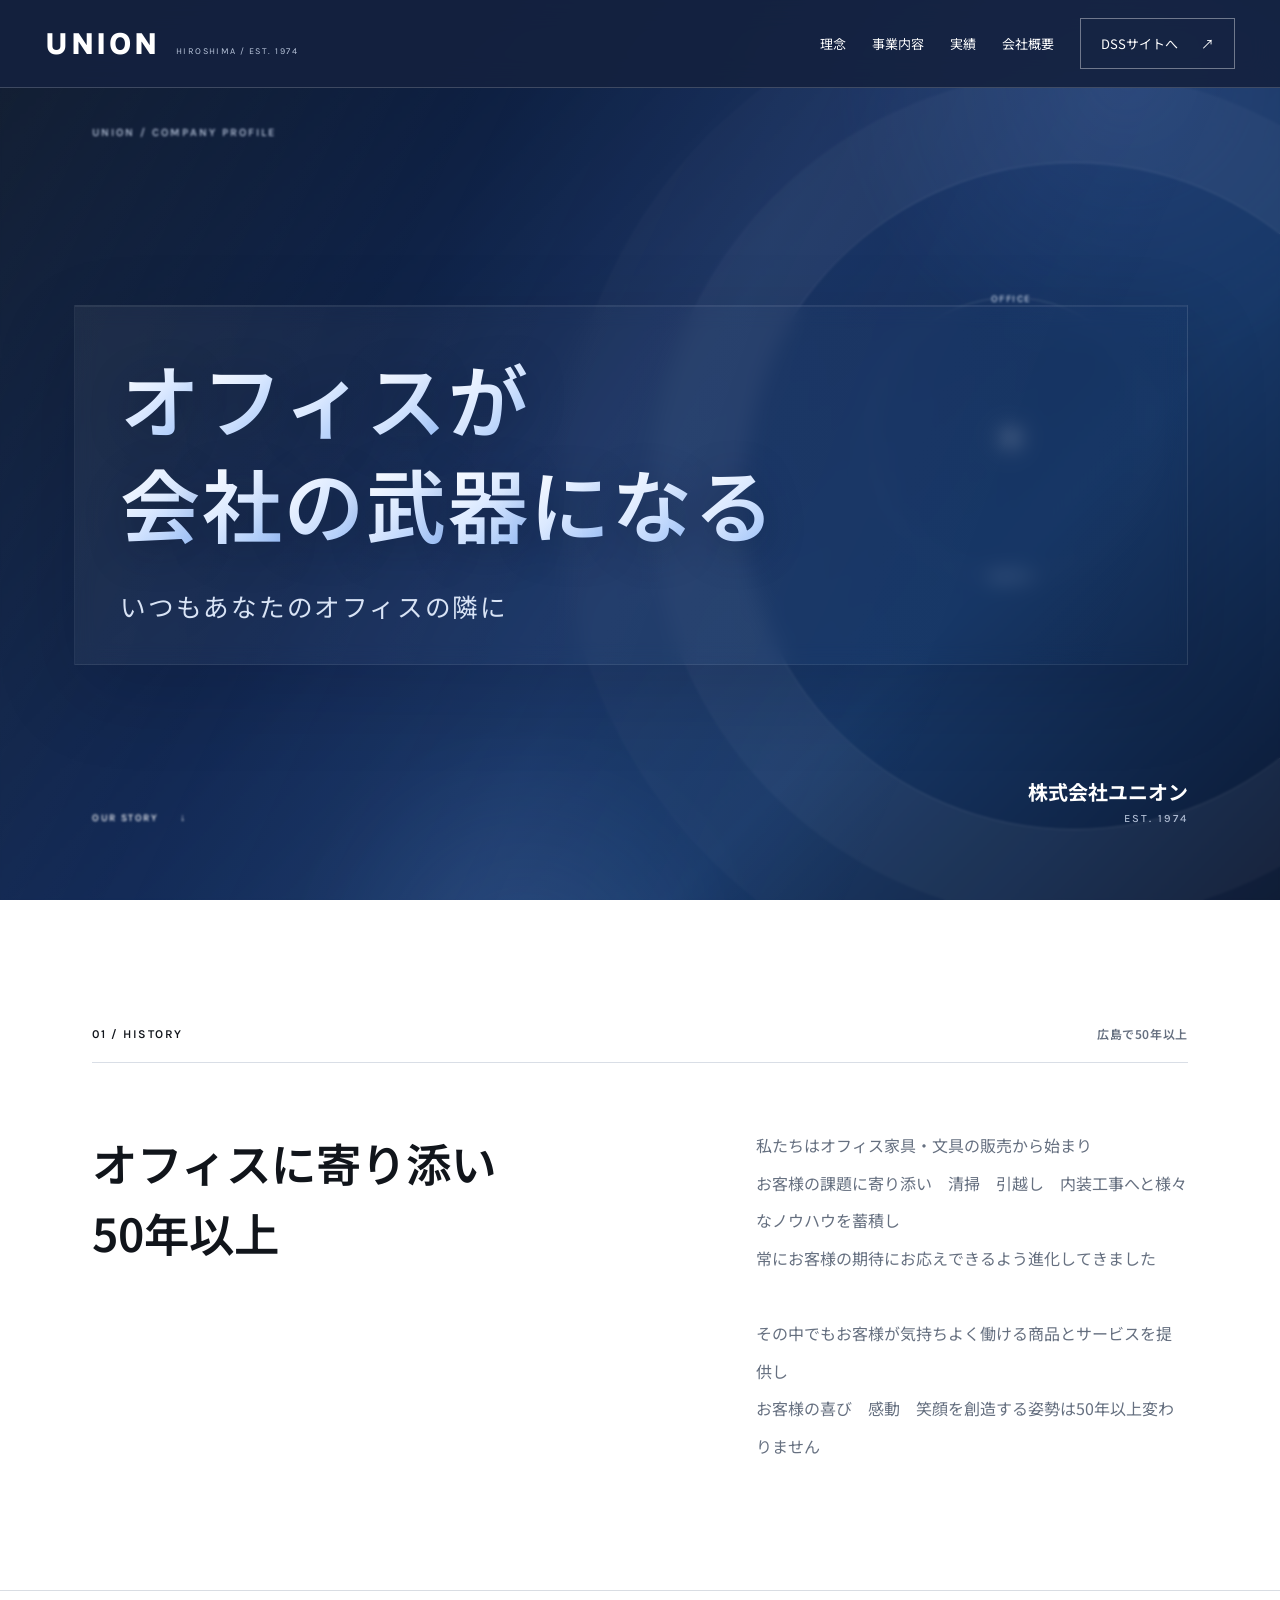
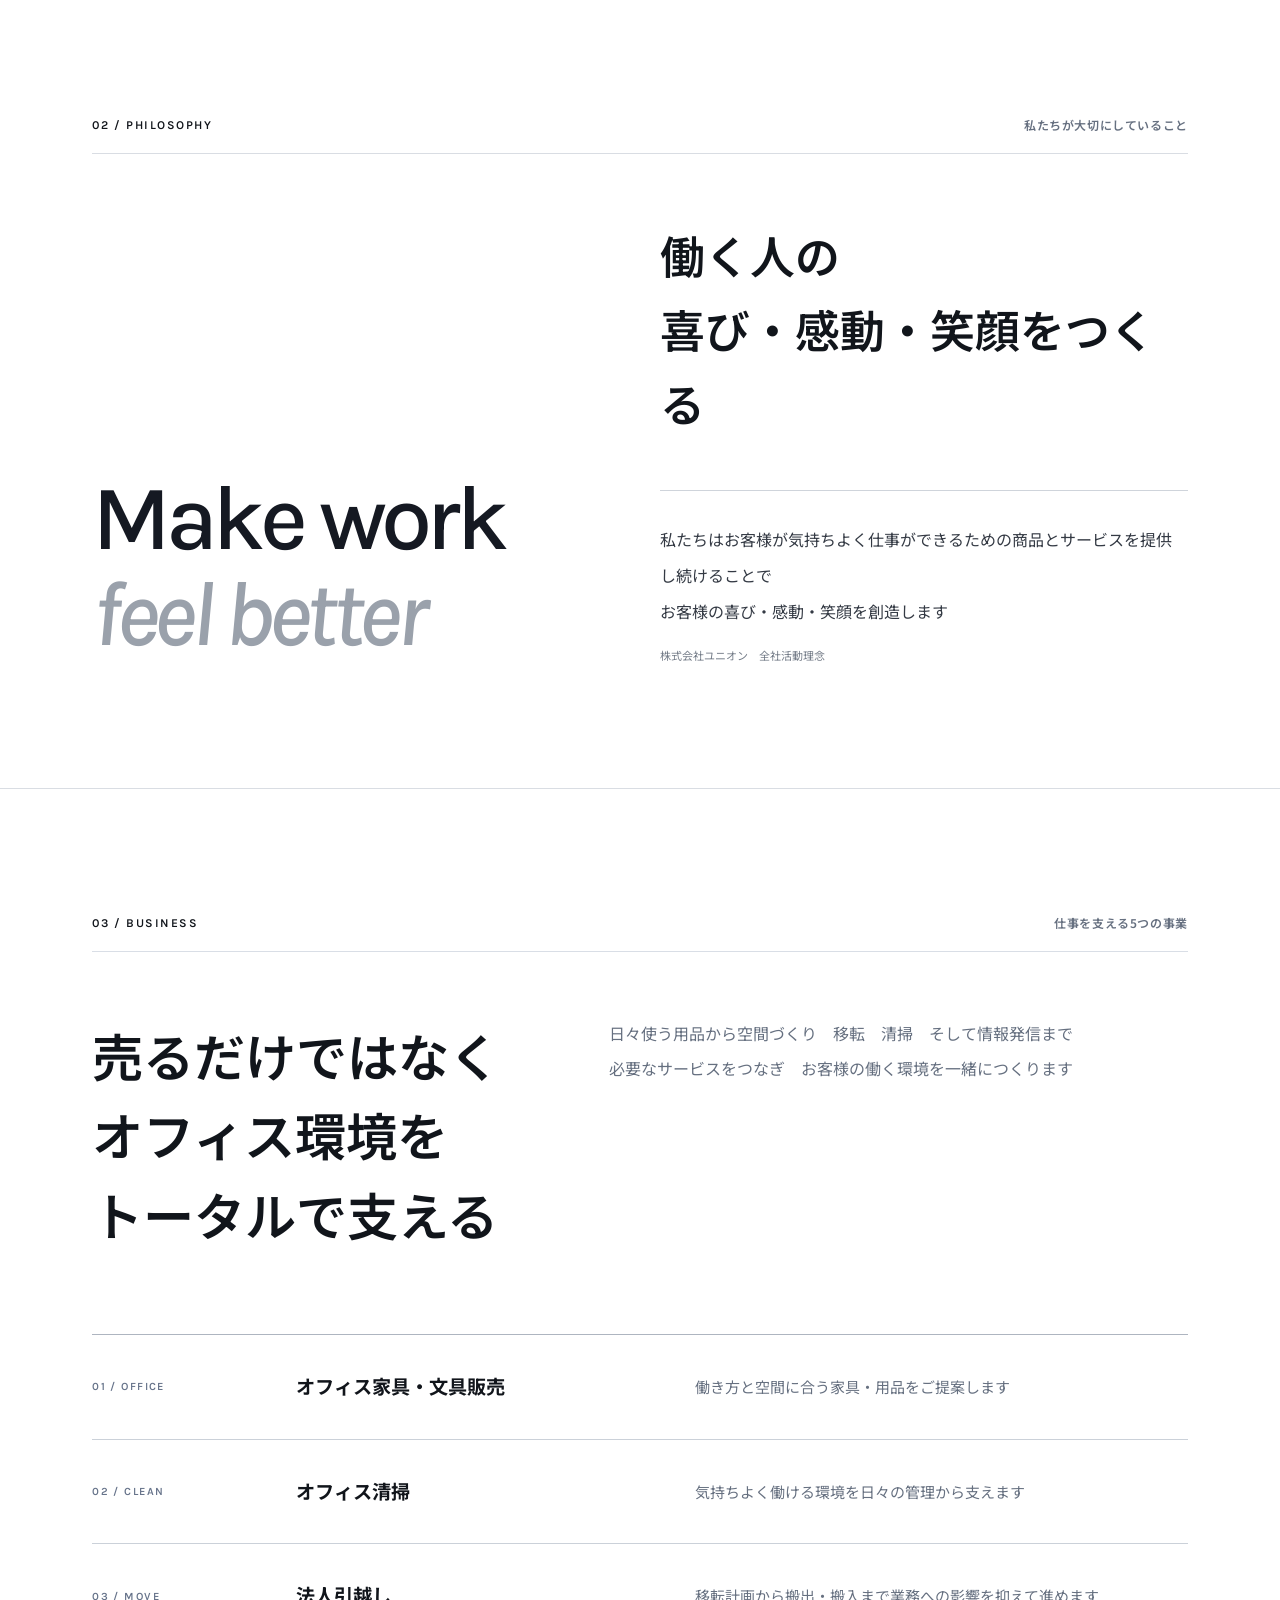
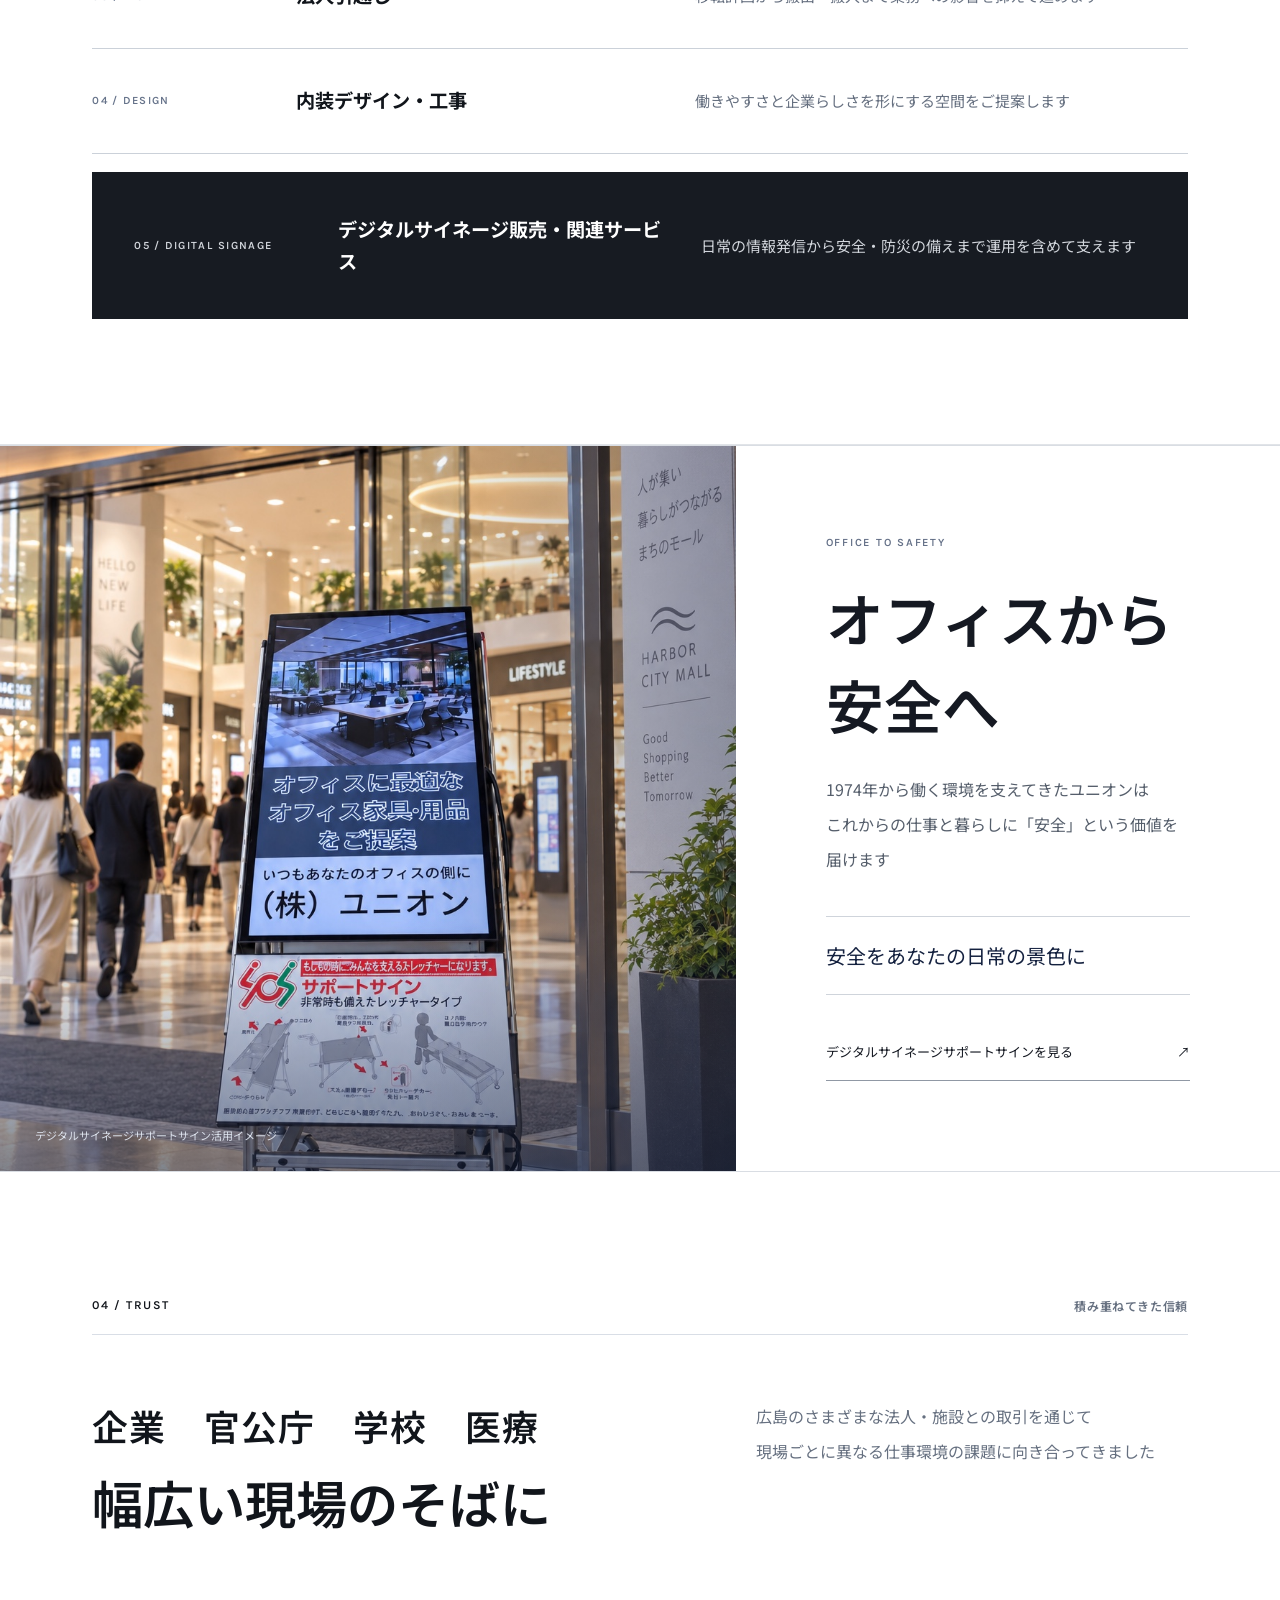
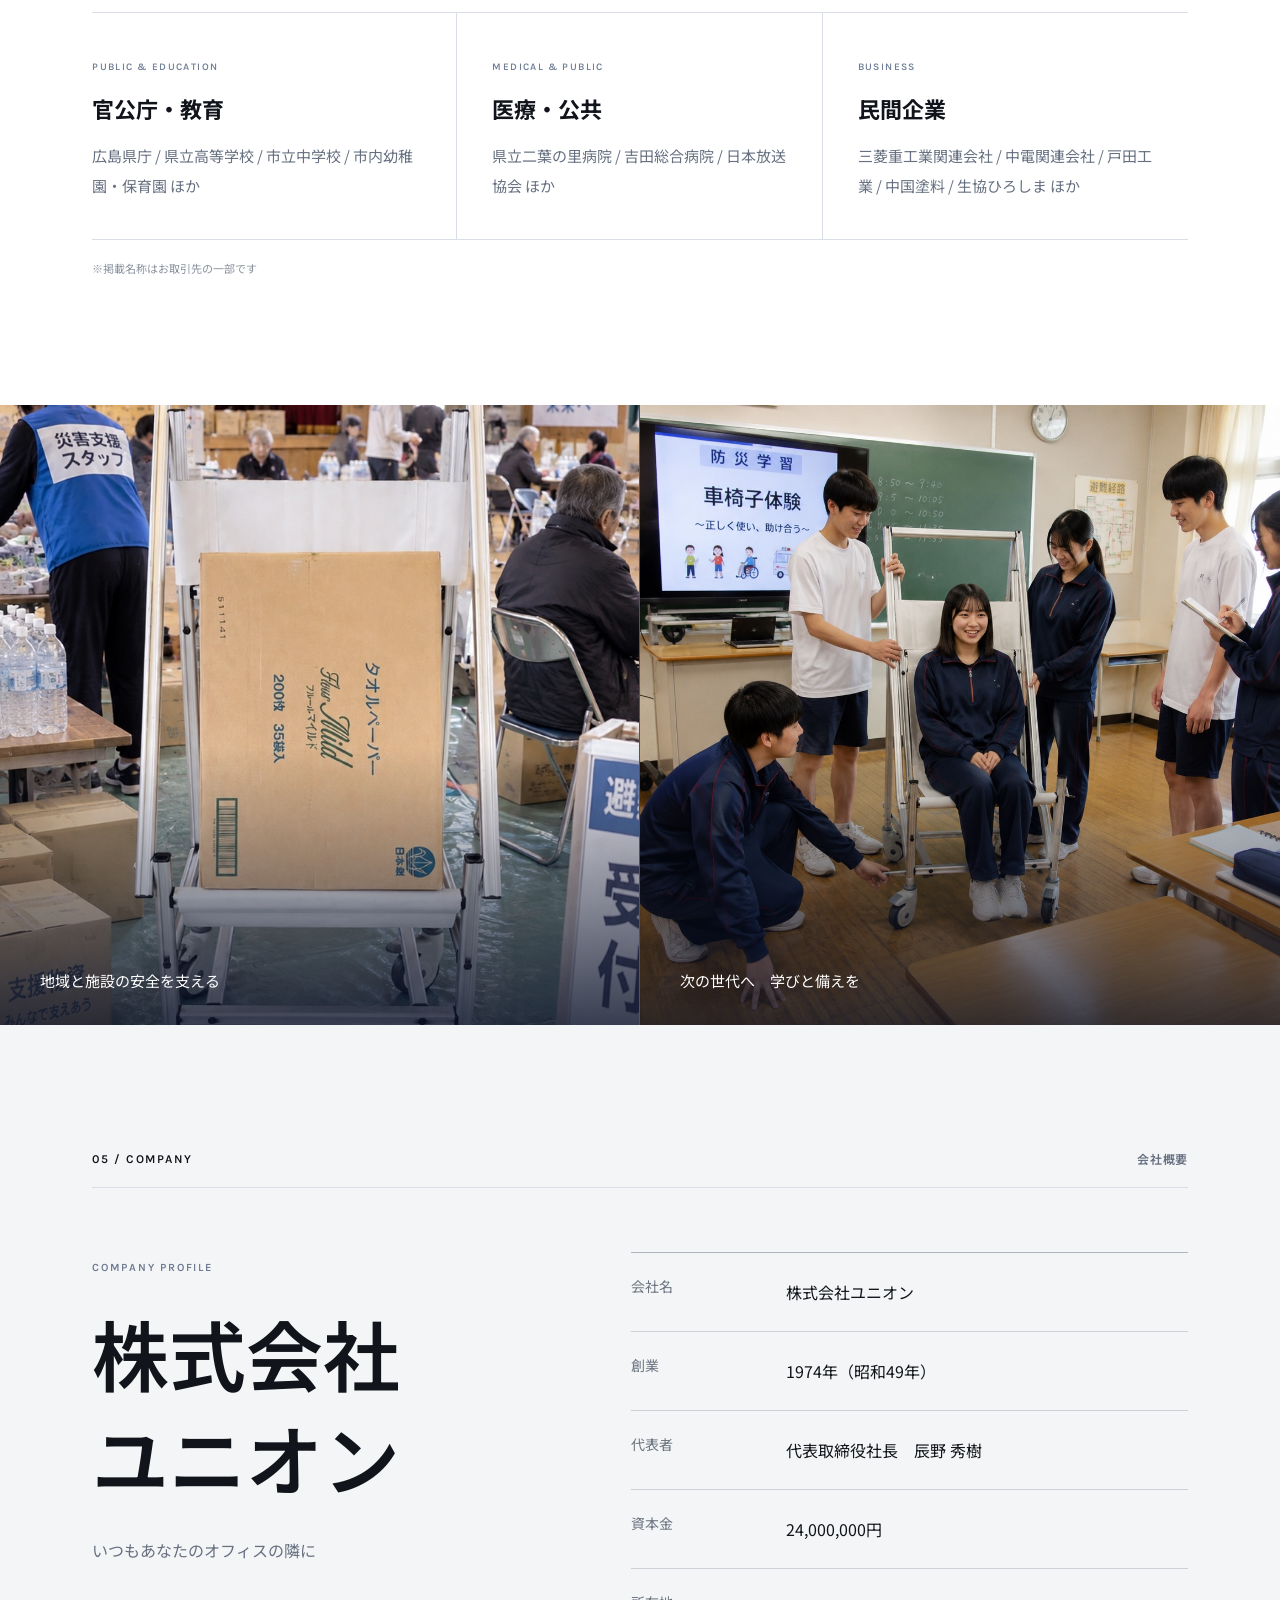
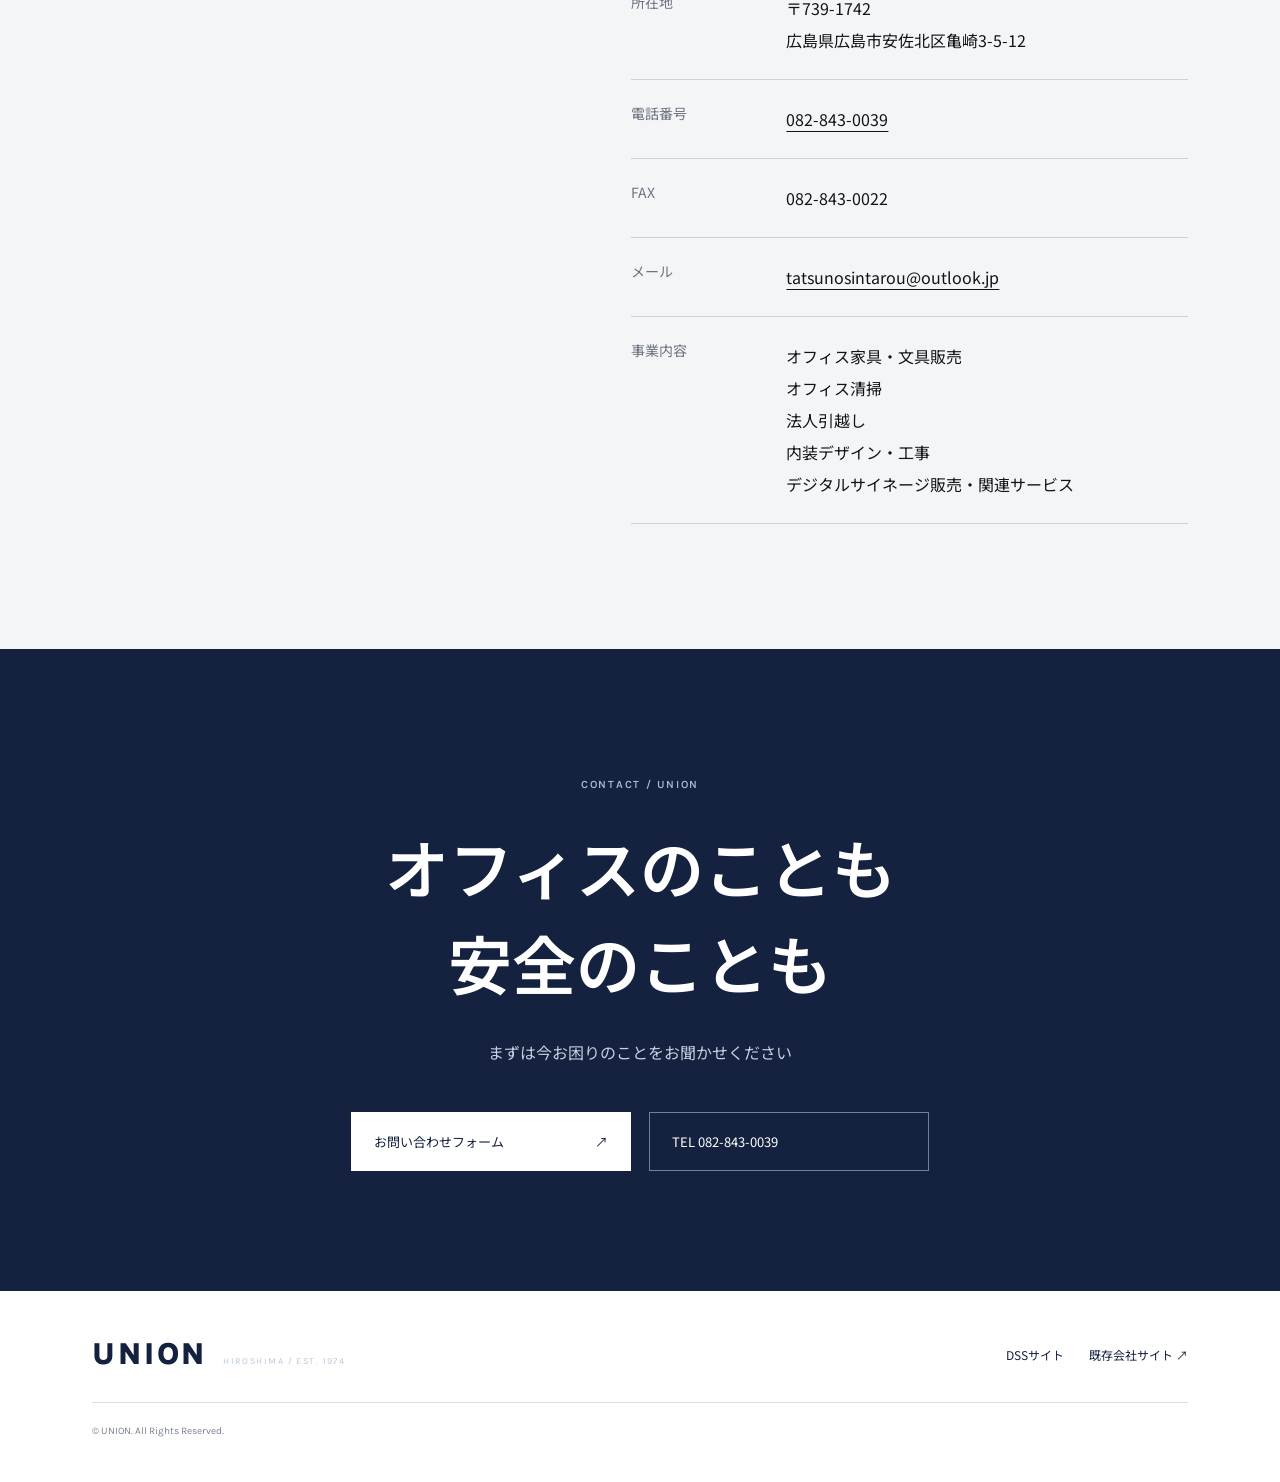
==== company/index.html @ 3de173ac "Balance desktop company page typography and spacing" ====
<!doctype html>
<html lang="ja">
<head>
<script async src="https://www.googletagmanager.com/gtag/js?id=G-GKJ5CT59DS"></script>
<script>window.dataLayer=window.dataLayer||[];function gtag(){dataLayer.push(arguments)}gtag('js',new Date());gtag('config','G-GKJ5CT59DS');</script>
<meta charset="UTF-8"><meta name="viewport" content="width=device-width,initial-scale=1"><meta name="theme-color" content="#14213f">
<title>会社紹介｜株式会社ユニオン｜1974年から広島のオフィスを支える</title>
<meta name="description" content="株式会社ユニオンの会社紹介 1974年の創業以来 広島でオフィス家具・文具 清掃 法人引越し 内装工事 デジタルサイネージ事業を通じて働く環境を支えています">
<link rel="icon" href="../assets/favicon.svg" type="image/svg+xml"><link rel="stylesheet" href="company.css?v=20260917-4"><script src="company.js?v=20260917-2" defer></script>
</head>
<body>
<a class="skip" href="#main">本文へ移動</a>
<header class="company-header"><a class="union-brand" href="../" aria-label="DSSサイトのトップへ"><span>UNION</span><small>HIROSHIMA / EST. 1974</small></a><nav aria-label="会社紹介メニュー"><a href="#philosophy">理念</a><a href="#business">事業内容</a><a href="#trust">実績</a><a href="#profile">会社概要</a><a class="back-dss" href="../">DSSサイトへ <span>↗</span></a></nav><button class="menu-toggle" aria-expanded="false" aria-controls="company-mobile-nav" aria-label="メニューを開く"><span></span><span></span></button></header>
<nav id="company-mobile-nav" class="mobile-nav" hidden><a href="#philosophy">理念</a><a href="#business">事業内容</a><a href="#trust">実績</a><a href="#profile">会社概要</a><a href="../">DSSサイトへ ↗</a></nav>
<main id="main">
<section class="company-hero" aria-labelledby="company-title"><div class="hero-glow hero-glow-one" aria-hidden="true"></div><div class="hero-glow hero-glow-two" aria-hidden="true"></div><div class="hero-kicker">UNION / COMPANY PROFILE</div><div class="hero-lines"><h1 id="company-title" data-animate-chars>オフィスが<br>会社の武器になる</h1><p>いつもあなたのオフィスの隣に</p></div><div class="hero-sign"><strong>株式会社ユニオン</strong><span>EST. 1974</span></div><a class="scroll" href="#history">OUR STORY <span>↓</span></a><div class="hero-orbit" aria-hidden="true"><span>OFFICE</span><i></i><span>SAFETY</span></div></section>

<section id="history" class="history section reveal"><div class="section-label"><span>01 / HISTORY</span><span>広島で50年以上</span></div><div class="history-lead"><h2><span class="history-title-line">オフィスに寄り添い</span><span>50年以上</span></h2><p>私たちはオフィス家具・文具の販売から始まり<br>お客様の課題に寄り添い　清掃　引越し　内装工事へと様々なノウハウを蓄積し<br>常にお客様の期待にお応えできるよう進化してきました<br><br>その中でもお客様が気持ちよく働ける商品とサービスを提供し<br>お客様の喜び　感動　笑顔を創造する姿勢は50年以上変わりません</p></div></section>

<section id="philosophy" class="philosophy section"><div class="section-label light"><span>02 / PHILOSOPHY</span><span>私たちが大切にしていること</span></div><div class="philosophy-grid reveal"><p class="philosophy-en">Make work<br><i>feel better</i></p><div><h2>働く人の<br>喜び・感動・笑顔をつくる</h2><blockquote>私たちはお客様が気持ちよく仕事ができるための商品とサービスを提供し続けることで<br>お客様の喜び・感動・笑顔を創造します</blockquote><span>株式会社ユニオン　全社活動理念</span></div></div></section>

<section id="business" class="business section"><div class="section-label"><span>03 / BUSINESS</span><span>仕事を支える5つの事業</span></div><div class="business-heading reveal"><h2>売るだけではなく<br>オフィス環境を<br>トータルで支える</h2><p>日々使う用品から空間づくり　移転　清掃　そして情報発信まで<br>必要なサービスをつなぎ　お客様の働く環境を一緒につくります</p></div><div class="business-list reveal"><article><span>01 / OFFICE</span><h3>オフィス家具・文具販売</h3><p>働き方と空間に合う家具・用品をご提案します</p></article><article><span>02 / CLEAN</span><h3>オフィス清掃</h3><p>気持ちよく働ける環境を日々の管理から支えます</p></article><article><span>03 / MOVE</span><h3>法人引越し</h3><p>移転計画から搬出・搬入まで業務への影響を抑えて進めます</p></article><article><span>04 / DESIGN</span><h3>内装デザイン・工事</h3><p>働きやすさと企業らしさを形にする空間をご提案します</p></article><article class="business-feature"><span>05 / DIGITAL SIGNAGE</span><h3>デジタルサイネージ販売・関連サービス</h3><p>日常の情報発信から安全・防災の備えまで運用を含めて支えます</p></article></div></section>

<section class="safety-bridge"><div class="bridge-image"><img src="../assets/daily-use-image.jpeg" alt="商業施設の入口に設置されたデジタルサイネージサポートサイン" loading="lazy"><span>デジタルサイネージサポートサイン活用イメージ</span></div><div class="bridge-copy reveal"><span class="eyebrow">OFFICE TO SAFETY</span><h2>オフィスから<br>安全へ</h2><p>1974年から働く環境を支えてきたユニオンは<br>これからの仕事と暮らしに「安全」という価値を届けます</p><blockquote>安全をあなたの日常の景色に</blockquote><a href="../">デジタルサイネージサポートサインを見る <span>↗</span></a></div></section>

<section id="trust" class="trust section"><div class="section-label"><span>04 / TRUST</span><span>積み重ねてきた信頼</span></div><div class="trust-heading reveal"><h2><span class="trust-sectors">企業　官公庁　学校　医療</span><span class="trust-message">幅広い現場のそばに</span></h2><p>広島のさまざまな法人・施設との取引を通じて<br>現場ごとに異なる仕事環境の課題に向き合ってきました</p></div><div class="client-groups reveal"><article><span>PUBLIC & EDUCATION</span><h3>官公庁・教育</h3><p>広島県庁 / 県立高等学校 / 市立中学校 / 市内幼稚園・保育園 ほか</p></article><article><span>MEDICAL & PUBLIC</span><h3>医療・公共</h3><p>県立二葉の里病院 / 吉田総合病院 / 日本放送協会 ほか</p></article><article><span>BUSINESS</span><h3>民間企業</h3><p>三菱重工業関連会社 / 中電関連会社 / 戸田工業 / 中国塗料 / 生協ひろしま ほか</p></article></div><p class="client-note">※掲載名称はお取引先の一部です</p></section>

<section class="field-gallery" aria-label="安全事業の活用イメージ"><figure><img src="../assets/emergency-use-image.jpeg" alt="避難所で支援物資の運搬に使われるサポートサイン" loading="lazy"><figcaption>地域と施設の安全を支える</figcaption></figure><figure><img src="../assets/learning-new.jpeg" alt="学校で車椅子体験を行う生徒たち" loading="lazy"><figcaption>次の世代へ　学びと備えを</figcaption></figure></section>

<section id="profile" class="profile section"><div class="section-label"><span>05 / COMPANY</span><span>会社概要</span></div><div class="profile-grid"><div class="profile-title reveal"><span>COMPANY PROFILE</span><h2>株式会社<br>ユニオン</h2><p>いつもあなたのオフィスの隣に</p></div><dl class="profile-list reveal"><div><dt>会社名</dt><dd>株式会社ユニオン</dd></div><div><dt>創業</dt><dd>1974年（昭和49年）</dd></div><div><dt>代表者</dt><dd>代表取締役社長　辰野 秀樹</dd></div><div><dt>資本金</dt><dd>24,000,000円</dd></div><div><dt>所在地</dt><dd>〒739-1742<br>広島県広島市安佐北区亀崎3-5-12</dd></div><div><dt>電話番号</dt><dd><a href="tel:0828430039">082-843-0039</a></dd></div><div><dt>FAX</dt><dd>082-843-0022</dd></div><div><dt>メール</dt><dd><a href="mailto:tatsunosintarou@outlook.jp">tatsunosintarou@outlook.jp</a></dd></div><div><dt>事業内容</dt><dd>オフィス家具・文具販売<br>オフィス清掃<br>法人引越し<br>内装デザイン・工事<br>デジタルサイネージ販売・関連サービス</dd></div></dl></div></section>

<section class="company-contact"><span>CONTACT / UNION</span><h2>オフィスのことも<br>安全のことも</h2><p>まずは今お困りのことをお聞かせください</p><div><a class="contact-primary" href="https://docs.google.com/forms/d/e/1FAIpQLSdQvwUCY77L22IvAKcECpF384Vm-meFKupwjZma_bfVFzkHiA/viewform?usp=publish-editor" target="_blank" rel="noopener noreferrer">お問い合わせフォーム <span>↗</span></a><a href="tel:0828430039">TEL 082-843-0039</a></div></section>
</main>
<footer><a class="union-brand" href="../"><span>UNION</span><small>HIROSHIMA / EST. 1974</small></a><div><a href="../">DSSサイト</a><a href="https://www.bunguno-union.com/" target="_blank" rel="noopener noreferrer">既存会社サイト ↗</a></div><span>© UNION. All Rights Reserved.</span></footer>
</body>
</html>
---- company/company.css ----
@import url('https://fonts.googleapis.com/css2?family=Karla:ital,wght@0,400;0,500;0,600;0,700;0,800;1,500&family=Noto+Sans+JP:wght@400;500;600;700;800;900&display=swap');
:root{--navy:#14213f;--navy2:#0c1731;--blue:#415d8a;--paper:#fff;--fog:#f3f5f7;--ink:#171c24;--muted:#667080;--line:#d9dee6;--pad:7.2vw}*{box-sizing:border-box}html{scroll-behavior:smooth;scroll-padding-top:90px}body{margin:0;background:var(--paper);color:var(--ink);font:16px 'Noto Sans JP',sans-serif;-webkit-font-smoothing:antialiased;overflow-x:hidden}a{color:inherit;text-decoration:none}img{display:block;max-width:100%}h1,h2,h3,p,blockquote{margin:0}p{line-height:2}button{font:inherit}.skip{position:fixed;top:-100px;left:20px;z-index:100;background:#fff;padding:12px}.skip:focus{top:10px}a:focus-visible,button:focus-visible{outline:2px solid #7ba9dc;outline-offset:5px}.company-header{position:fixed;inset:0 0 auto;height:88px;padding:0 3.5vw;display:flex;align-items:center;justify-content:space-between;z-index:50;color:#fff;border-bottom:1px solid #ffffff2e;background:#14213fe8;backdrop-filter:blur(14px)}.union-brand{display:flex;align-items:baseline;gap:16px;font-family:'Karla',sans-serif}.union-brand>span{font-size:31px;font-weight:800;letter-spacing:.09em}.union-brand small{font-size:9px;letter-spacing:.16em;color:#bac6dc}.company-header nav{display:flex;align-items:center;gap:26px;font-size:13px}.back-dss{padding:15px 20px;border:1px solid #ffffff63}.back-dss span{margin-left:20px}.menu-toggle,.mobile-nav{display:none}.section{padding:125px var(--pad)}.section-label{display:flex;justify-content:space-between;align-items:center;padding-bottom:20px;margin-bottom:75px;border-bottom:1px solid var(--line);font:600 11px 'Karla',sans-serif;letter-spacing:.13em}.section-label span:last-child{font-family:'Noto Sans JP',sans-serif;letter-spacing:.05em;color:var(--muted)}.company-hero{position:relative;min-height:100svh;padding:150px var(--pad) 80px;display:flex;flex-direction:column;justify-content:center;background:var(--navy);color:#fff;overflow:hidden}.company-hero:before{content:'';position:absolute;width:min(52vw,720px);aspect-ratio:1;right:-10vw;top:18%;border:1px solid #ffffff23;border-radius:50%;box-shadow:0 0 0 90px #ffffff08,0 0 0 180px #ffffff05}.hero-kicker{position:absolute;top:126px;left:var(--pad);font:600 11px 'Karla',sans-serif;letter-spacing:.18em;color:#aebbd2}.hero-lines{position:relative;z-index:2}.hero-lines h1,.hero-lines p{display:flex;flex-direction:column}.hero-lines h1{font-size:clamp(44px,6.7vw,104px);font-weight:600;line-height:1.28;letter-spacing:.015em}.hero-lines h1 span,.hero-lines p span{opacity:0;transform:translateY(45px);animation:line-in .9s cubic-bezier(.2,.7,.2,1) forwards}.hero-lines h1 span:nth-child(2){animation-delay:.18s}.hero-lines p{margin-top:25px;font-size:clamp(18px,2.4vw,34px);line-height:1.6;color:#c2ccdd}.hero-lines p span:first-child{animation-delay:.42s}.hero-lines p span:last-child{animation-delay:.56s}.hero-sign{position:absolute;right:var(--pad);bottom:75px;z-index:2;display:flex;flex-direction:column;align-items:flex-end;gap:6px}.hero-sign strong{font-size:20px}.hero-sign span{font:500 11px 'Karla',sans-serif;letter-spacing:.18em;color:#aebbd2}.scroll{position:absolute;left:var(--pad);bottom:76px;font:500 10px 'Karla',sans-serif;letter-spacing:.16em}.scroll span{margin-left:18px}.hero-orbit{position:absolute;right:10vw;top:33%;width:22vw;height:22vw;max-width:330px;max-height:330px;border:1px solid #ffffff24;border-radius:50%;display:grid;place-items:center;font:600 10px 'Karla',sans-serif;letter-spacing:.15em;color:#aebbd2;animation:orbit-spin 20s linear infinite}.hero-orbit span:first-child{position:absolute;top:-5px}.hero-orbit span:last-child{position:absolute;bottom:-5px}.hero-orbit i{width:8px;height:8px;border-radius:50%;background:#fff;box-shadow:0 0 30px #fff}.history-lead,.business-heading,.trust-heading{display:grid;grid-template-columns:1.1fr .9fr;gap:10vw;align-items:start}.history-lead h2,.business-heading h2,.trust-heading h2{font-size:clamp(34px,4.7vw,67px);font-weight:600;line-height:1.5}.history-lead p,.business-heading p,.trust-heading p{color:var(--muted);max-width:520px}.numbers{display:grid;grid-template-columns:repeat(3,1fr);margin-top:95px;border-top:1px solid var(--line);border-bottom:1px solid var(--line)}.numbers article{padding:42px 30px;border-right:1px solid var(--line)}.numbers article:first-child{padding-left:0}.numbers article:last-child{border:0}.numbers strong{display:block;font:600 clamp(34px,5vw,70px) 'Karla',sans-serif;letter-spacing:-.04em;color:var(--navy)}.numbers span{display:block;margin-top:10px;font-size:13px;color:var(--muted)}.philosophy{background:var(--navy2);color:#fff}.section-label.light{border-color:#ffffff35}.section-label.light span:last-child{color:#b7c2d5}.philosophy-grid{display:grid;grid-template-columns:1fr 1.2fr;gap:10vw;align-items:end}.philosophy-en{font:500 clamp(48px,7.2vw,110px)/1.05 'Karla',sans-serif;letter-spacing:-.06em}.philosophy-en i{color:#778eaf}.philosophy-grid h2{font-size:clamp(30px,4vw,55px);line-height:1.6;font-weight:600}.philosophy-grid blockquote{margin-top:50px;padding-top:30px;border-top:1px solid #ffffff3d;font-size:17px;line-height:2.25;color:#d8deea}.philosophy-grid>div>span{display:block;margin-top:18px;font-size:11px;color:#95a4bd}.business{background:var(--fog)}.business-list{margin-top:80px;border-top:1px solid #aeb5c0}.business-list article{display:grid;grid-template-columns:190px .9fr 1.1fr;gap:40px;padding:36px 0;border-bottom:1px solid #cbd1d9;align-items:center}.business-list article>span{font:600 11px 'Karla',sans-serif;letter-spacing:.13em;color:#66738a}.business-list h3{font-size:22px}.business-list p{font-size:14px;color:var(--muted)}.business-list .business-feature{margin-top:18px;padding:42px;background:var(--navy);color:#fff;border:0}.business-feature>span,.business-feature p{color:#c2ccdc!important}.safety-bridge{display:grid;grid-template-columns:1.15fr .85fr;min-height:720px;background:#101b35;color:#fff}.bridge-image{position:relative;min-height:650px;overflow:hidden}.bridge-image img{position:absolute;inset:0;width:100%;height:100%;object-fit:cover;object-position:center}.bridge-image:after{content:'';position:absolute;inset:0;background:linear-gradient(90deg,transparent 55%,#101b3555),linear-gradient(0deg,#101b3588,transparent 35%)}.bridge-image>span{position:absolute;left:35px;bottom:28px;z-index:1;font-size:11px;color:#dbe1ec}.bridge-copy{padding:90px 7vw;display:flex;flex-direction:column;justify-content:center}.eyebrow{font:600 11px 'Karla',sans-serif;letter-spacing:.16em;color:#aebbd2}.bridge-copy h2{margin:25px 0;font-size:clamp(40px,5vw,75px);font-weight:600;line-height:1.45}.bridge-copy p{color:#c5cede}.bridge-copy blockquote{margin:38px 0 28px;padding:24px 0;border-top:1px solid #ffffff35;border-bottom:1px solid #ffffff35;font-size:20px}.bridge-copy a{display:flex;justify-content:space-between;align-items:center;padding:19px 0;border-bottom:1px solid #8995aa;font-size:13px}.trust-heading{margin-bottom:70px}.client-groups{display:grid;grid-template-columns:repeat(3,1fr);border-top:1px solid var(--line);border-bottom:1px solid var(--line)}.client-groups article{padding:38px 35px;border-right:1px solid var(--line)}.client-groups article:first-child{padding-left:0}.client-groups article:last-child{border:0}.client-groups span{font:600 10px 'Karla',sans-serif;letter-spacing:.14em;color:#718097}.client-groups h3{margin:17px 0;font-size:22px}.client-groups p{font-size:13px;color:var(--muted)}.client-note{margin-top:16px;font-size:11px;color:#8a929e}.field-gallery{display:grid;grid-template-columns:1fr 1fr;background:#0f1930}.field-gallery figure{position:relative;margin:0;min-height:620px;overflow:hidden}.field-gallery figure:first-child{border-right:1px solid #ffffff44}.field-gallery img{position:absolute;inset:0;width:100%;height:100%;object-fit:cover}.field-gallery figure:first-child img{object-position:center}.field-gallery figure:last-child img{object-position:center}.field-gallery figure:after{content:'';position:absolute;inset:0;background:linear-gradient(0deg,#091126c9,transparent 45%)}.field-gallery figcaption{position:absolute;left:40px;bottom:34px;z-index:1;color:#fff;font-size:15px}.profile{background:var(--fog)}.profile-grid{display:grid;grid-template-columns:.85fr 1.15fr;gap:10vw}.profile-title>span{font:600 11px 'Karla',sans-serif;letter-spacing:.16em;color:#6c7890}.profile-title h2{margin:25px 0;font-size:clamp(47px,6vw,84px);font-weight:600;line-height:1.35}.profile-title p{color:var(--muted)}.profile-list{margin:0;border-top:1px solid #aeb5c0}.profile-list>div{display:grid;grid-template-columns:155px 1fr;padding:23px 0;border-bottom:1px solid #ccd1d8}.profile-list dt{font-size:13px;color:#6b7481}.profile-list dd{margin:0;line-height:1.9}.profile-list a{text-decoration:underline;text-underline-offset:5px}.company-contact{padding:120px var(--pad);text-align:center;background:var(--navy);color:#fff}.company-contact>span{font:600 11px 'Karla',sans-serif;letter-spacing:.16em;color:#aebbd2}.company-contact h2{margin:25px 0;font-size:clamp(36px,5vw,70px);line-height:1.5;font-weight:600}.company-contact p{color:#c7d0df}.company-contact>div{display:flex;justify-content:center;gap:18px;margin-top:42px}.company-contact a{display:flex;align-items:center;justify-content:space-between;min-width:280px;padding:19px 22px;border:1px solid #72809a;font-size:13px}.company-contact .contact-primary{background:#fff;color:var(--navy);border-color:#fff}footer{display:grid;grid-template-columns:1fr auto;gap:30px;align-items:center;padding:45px var(--pad);background:#fff;color:var(--navy)}footer>div{display:flex;gap:25px;font-size:12px}footer>span{grid-column:1/-1;padding-top:22px;border-top:1px solid var(--line);font:400 10px 'Karla',sans-serif;color:#77808e}.reveal-ready{opacity:0;transform:translateY(28px);transition:opacity .8s ease,transform .8s ease}.reveal-ready.visible{opacity:1;transform:none}@keyframes line-in{to{opacity:1;transform:none}}@keyframes orbit-spin{to{transform:rotate(360deg)}}
@media(max-width:1000px){.company-header nav{gap:16px;font-size:12px}.company-header nav>a:not(.back-dss){display:none}.history-lead,.business-heading,.trust-heading,.philosophy-grid,.profile-grid{grid-template-columns:1fr;gap:45px}.philosophy-grid{gap:70px}.business-list article{grid-template-columns:150px 1fr}.business-list p{grid-column:2}.safety-bridge{grid-template-columns:1fr}.bridge-image{min-height:70vw}.client-groups{grid-template-columns:1fr}.client-groups article,.client-groups article:first-child{padding:30px 0;border-right:0;border-bottom:1px solid var(--line)}.client-groups article:last-child{border-bottom:0}.field-gallery figure{min-height:54vw}}
@media(max-width:700px){:root{--pad:7vw}.company-header{height:74px;padding:0 6vw}.union-brand>span{font-size:25px}.union-brand small{display:none}.company-header nav{display:none}.menu-toggle{display:flex;flex-direction:column;justify-content:center;gap:7px;width:44px;height:44px;background:none;border:0}.menu-toggle span{display:block;width:100%;height:1px;background:#fff}.menu-toggle[aria-expanded=true] span:first-child{transform:translateY(4px) rotate(45deg)}.menu-toggle[aria-expanded=true] span:last-child{transform:translateY(-4px) rotate(-45deg)}.mobile-nav{position:fixed;top:74px;inset-inline:0;z-index:49;display:flex;flex-direction:column;padding:25px 7vw;background:var(--navy);color:#fff;border-top:1px solid #ffffff2b}.mobile-nav[hidden]{display:none}.mobile-nav a{padding:16px 0;border-bottom:1px solid #ffffff2b;font-size:14px}.section{padding:80px var(--pad)}.section-label{margin-bottom:45px}.company-hero{padding:115px var(--pad) 100px;min-height:760px}.hero-kicker{top:105px}.hero-lines h1{font-size:clamp(38px,11vw,58px);line-height:1.4}.hero-lines p{font-size:20px}.hero-sign{left:var(--pad);right:auto;bottom:70px;align-items:flex-start}.hero-sign strong{font-size:17px}.scroll{display:none}.hero-orbit{right:-19vw;top:52%;width:60vw;height:60vw}.history-lead h2,.business-heading h2,.trust-heading h2{font-size:clamp(30px,9vw,42px)}.numbers{grid-template-columns:1fr;margin-top:55px}.numbers article,.numbers article:first-child{padding:25px 0;border-right:0;border-bottom:1px solid var(--line)}.numbers article:last-child{border:0}.philosophy-en{font-size:17vw}.philosophy-grid h2{font-size:28px}.philosophy-grid blockquote{font-size:15px}.business-list{margin-top:50px}.business-list article{grid-template-columns:1fr;gap:12px;padding:27px 0}.business-list p{grid-column:1}.business-list .business-feature{padding:28px 24px}.safety-bridge{min-height:0}.bridge-image{min-height:118vw}.bridge-copy{padding:75px var(--pad)}.bridge-copy h2{font-size:42px}.client-groups{display:block}.field-gallery{grid-template-columns:1fr}.field-gallery figure{min-height:125vw}.field-gallery figure:first-child{border-right:0;border-bottom:1px solid #ffffff44}.field-gallery figcaption{left:24px;bottom:24px}.profile-title h2{font-size:50px}.profile-list>div{grid-template-columns:1fr;gap:8px}.profile-list dd{font-size:14px}.company-contact{padding:85px var(--pad)}.company-contact h2{font-size:36px}.company-contact>div{flex-direction:column}.company-contact a{min-width:0;width:100%}footer{grid-template-columns:1fr}footer>div{flex-wrap:wrap}footer>span{grid-column:1}}
/* Typography and motion refinement */
body p{font-size:clamp(16px,1.12vw,18px);line-height:2.2}
.section-label{font-size:12px;margin-bottom:64px}
.company-hero{background:linear-gradient(135deg,#071226 0%,#142b57 46%,#173766 72%,#0a1832 100%)}
.company-hero:after{content:'';position:absolute;inset:0;background:linear-gradient(115deg,#ffffff0d 0%,transparent 32%,#75a7ff12 52%,transparent 75%);backdrop-filter:blur(1px);pointer-events:none}
.hero-glow{position:absolute;border-radius:50%;filter:blur(15px);opacity:.62;pointer-events:none;animation:glow-drift 8s ease-in-out infinite alternate}
.hero-glow-one{width:48vw;height:48vw;right:-12vw;top:-18vw;background:radial-gradient(circle,#5f91e945 0%,#5f91e900 68%)}
.hero-glow-two{width:38vw;height:38vw;left:22vw;bottom:-24vw;background:radial-gradient(circle,#93baff30 0%,#93baff00 70%);animation-delay:-3s}
.hero-lines{max-width:1120px;padding:clamp(24px,3vw,46px) clamp(18px,3.5vw,56px);margin-left:clamp(-18px,-2vw,-42px);border:1px solid #ffffff14;background:linear-gradient(110deg,#ffffff0d,#ffffff03 58%,transparent);box-shadow:inset 0 1px 0 #ffffff12,0 28px 80px #02081724;backdrop-filter:blur(10px)}
.hero-lines h1{display:block;font-size:clamp(48px,6.25vw,96px);line-height:1.32;letter-spacing:.025em;background:none}
.hero-lines h1 .char{display:inline-block;opacity:0;color:transparent;background:linear-gradient(135deg,#fff 8%,#dbe9ff 48%,#8eb8f7 100%);-webkit-background-clip:text;background-clip:text;filter:drop-shadow(0 7px 20px #020a1f55);transform:translate3d(0,55px,0) rotateX(-65deg);transform-origin:center bottom;animation:char-in .8s cubic-bezier(.18,.72,.15,1) forwards;animation-delay:calc(.2s + var(--char-index) * 45ms)}
.hero-lines p{display:block;white-space:nowrap;margin-top:30px;font-size:clamp(17px,2vw,29px);line-height:1.55;letter-spacing:.07em;color:#d8e3f5;opacity:0;transform:translateY(24px);animation:subtitle-in .85s ease 1.35s forwards}
.history-lead,.business-heading,.trust-heading{grid-template-columns:minmax(300px,.85fr) minmax(460px,1.15fr);gap:7vw}
.history-lead h2,.business-heading h2,.trust-heading h2{font-size:clamp(34px,4vw,58px);line-height:1.55}
.history-lead p{max-width:700px;font-size:clamp(16px,1.18vw,18px);line-height:2.35}
.business-heading p,.trust-heading p{max-width:620px}
.philosophy-grid h2{font-size:clamp(30px,3.5vw,50px);line-height:1.65}
.philosophy-grid blockquote{font-size:clamp(16px,1.15vw,18px);line-height:2.25}
.business-list article{grid-template-columns:170px minmax(260px,.85fr) minmax(340px,1.15fr);gap:34px}
.business-list h3{font-size:clamp(19px,1.5vw,23px);line-height:1.65}
.business-list p,.client-groups p{font-size:15px;line-height:2}
.bridge-copy h2{font-size:clamp(40px,4.5vw,66px);line-height:1.5}
.bridge-copy p{font-size:16px}
.profile-list dt{font-size:14px}.profile-list dd{font-size:16px;line-height:2}
@keyframes char-in{0%{opacity:0;transform:translate3d(0,55px,0) rotateX(-65deg);filter:blur(10px)}65%{opacity:1}100%{opacity:1;transform:translate3d(0,0,0) rotateX(0);filter:drop-shadow(0 7px 20px #020a1f55)}}
@keyframes subtitle-in{to{opacity:1;transform:none}}
@keyframes glow-drift{to{transform:translate3d(4vw,2vw,0) scale(1.1);opacity:.85}}
@media(max-width:1000px){.history-lead,.business-heading,.trust-heading{grid-template-columns:1fr;gap:38px}.business-list article{grid-template-columns:145px 1fr}.business-list p{grid-column:2}.hero-lines{max-width:88vw}}
@media(max-width:700px){body p{font-size:15px;line-height:2.05}.section-label{font-size:11px;margin-bottom:42px}.company-hero{min-height:720px}.hero-lines{max-width:none;width:calc(100% + 4vw);padding:27px 4vw;margin-left:-2vw}.hero-lines h1{font-size:clamp(34px,10vw,52px);line-height:1.4;letter-spacing:0}.hero-lines p{font-size:clamp(13px,4vw,18px);letter-spacing:.035em;margin-top:24px}.hero-glow-one{width:90vw;height:90vw}.hero-glow-two{width:75vw;height:75vw;left:5vw}.history-lead h2,.business-heading h2,.trust-heading h2{font-size:clamp(29px,8.5vw,39px);line-height:1.6}.history-lead p{font-size:15px;line-height:2.2}.philosophy-grid h2{font-size:27px}.philosophy-grid blockquote{font-size:15px;line-height:2.15}.business-list article{grid-template-columns:1fr;gap:12px}.business-list p{grid-column:1}.business-list h3{font-size:19px}.bridge-copy h2{font-size:39px}.client-groups p{font-size:14px}.profile-list dt,.profile-list dd{font-size:14px}}
/* White-led monochrome and navy system */
body{background:#fff;color:#11151b;text-rendering:optimizeLegibility}
.history,.business,.trust{background:#fff}
.philosophy{background:#fff;color:#11151b;border-block:1px solid #d9dde3}
.philosophy .section-label.light{border-color:#d9dde3}
.philosophy .section-label.light span:last-child{color:#667080}
.philosophy-en{color:#151922}.philosophy-en i{color:#9aa1ab}
.philosophy-grid blockquote{color:#343a44;border-color:#cfd4db}
.philosophy-grid>div>span{color:#737b87}
.business{border-bottom:1px solid #e1e4e8}
.business-list .business-feature{background:#171b22;color:#fff}
.business-feature>span,.business-feature p{color:#d2d6dc!important}
.safety-bridge{background:#fff;color:#151922;border-block:1px solid #d9dde3}
.bridge-copy{background:#fff}
.bridge-copy .eyebrow{color:#647087}
.bridge-copy p{color:#555e6b}
.bridge-copy blockquote{color:#14213f;border-color:#cfd4db}
.bridge-copy a{border-color:#9098a4}
.profile{background:#f4f5f6}
.field-gallery{background:#11151b}
.company-contact{background:#14213f}
.trust-heading h2{display:flex;flex-direction:column;gap:.2em}
.trust-sectors{display:block;white-space:nowrap;font-size:clamp(25px,3.25vw,48px);letter-spacing:.055em;line-height:1.5}
.trust-message{display:block;font-size:clamp(34px,4vw,58px);line-height:1.55}
@media(min-width:1500px){:root{--pad:max(7.2vw,calc((100vw - 1320px)/2))}.section{padding-top:140px;padding-bottom:140px}.history-lead,.business-heading,.trust-heading{gap:95px}.hero-lines{max-width:1180px}}
@media(min-width:901px) and (max-width:1180px){:root{--pad:6vw}.section{padding-block:100px}.company-header nav{gap:15px}.hero-lines h1{font-size:clamp(48px,6.1vw,72px)}.history-lead,.business-heading,.trust-heading{grid-template-columns:minmax(270px,.8fr) minmax(390px,1.2fr);gap:5vw}.business-list article{grid-template-columns:135px minmax(220px,.9fr) minmax(280px,1.1fr);gap:24px}.profile-grid{gap:6vw}.trust-sectors{font-size:clamp(24px,3.1vw,37px)}}
@media(max-width:700px){
  body{-webkit-font-smoothing:antialiased;text-rendering:geometricPrecision}
  .company-header{background:#14213f;backdrop-filter:none;-webkit-backdrop-filter:none}
  .company-hero:after{backdrop-filter:none;-webkit-backdrop-filter:none}
  .hero-lines{background:#102349;border-color:#ffffff24;box-shadow:none;backdrop-filter:none;-webkit-backdrop-filter:none}
  .hero-lines h1 .char{color:#fff;-webkit-text-fill-color:#fff;background:none;filter:none;font-weight:700;transform:translateY(22px);animation-name:char-in-mobile;animation-duration:.55s}
  .hero-lines p{color:#fff;font-weight:500;opacity:1;transform:none;animation:none}
  .hero-glow{display:none}
  .section{padding-block:76px}
  .philosophy-grid,.history-lead,.business-heading,.trust-heading,.profile-grid{gap:34px}
  .trust-heading h2{gap:8px}
  .trust-sectors{font-size:clamp(20px,6.25vw,27px);letter-spacing:0;line-height:1.55}
  .trust-message{font-size:clamp(29px,8.5vw,39px);line-height:1.55}
  .trust-heading p br,.business-heading p br{display:none}
  .safety-bridge{background:#fff}
  .bridge-copy{padding-block:66px}
}
@media(max-width:380px){.hero-lines h1{font-size:33px}.hero-lines p{font-size:13px;letter-spacing:.015em}.trust-sectors{font-size:19px}.trust-message{font-size:28px}.section-label span:last-child{font-size:10px}}
@keyframes char-in-mobile{from{opacity:0;transform:translateY(22px)}to{opacity:1;transform:none}}
.history-lead h2>span{display:block}
.history-title-line{white-space:nowrap}
@media(min-width:1001px){
  .history-lead,.trust-heading{grid-template-columns:minmax(380px,1fr) minmax(320px,.82fr);column-gap:clamp(76px,8vw,135px)}
  .history-lead h2{font-size:clamp(36px,3.55vw,54px)}
  .history-lead>p,.trust-heading>p{justify-self:end;width:100%;max-width:540px;padding-left:clamp(10px,1.25vw,24px)}
  .trust-sectors{font-size:clamp(25px,2.8vw,43px);letter-spacing:.035em}
}
@media(min-width:1001px) and (max-width:1180px){
  .history-lead,.trust-heading{grid-template-columns:minmax(360px,.95fr) minmax(310px,.85fr);column-gap:clamp(65px,6.5vw,86px)}
  .history-lead h2{font-size:clamp(35px,3.35vw,42px)}
  .trust-sectors{font-size:clamp(24px,2.55vw,31px)}
}
@media(max-width:1000px){.history-title-line{white-space:normal}.history-lead h2>span{display:block}.trust-heading>p{margin-top:4px}}
@media(max-width:700px){.history-title-line{white-space:nowrap}.history-lead h2{font-size:clamp(27px,7.9vw,37px)}}
@media(prefers-reduced-motion:reduce){html{scroll-behavior:auto}*,*:before,*:after{animation:none!important;transition:none!important}.hero-lines h1 .char,.hero-lines p{opacity:1;transform:none;filter:none}.reveal-ready{opacity:1;transform:none}}
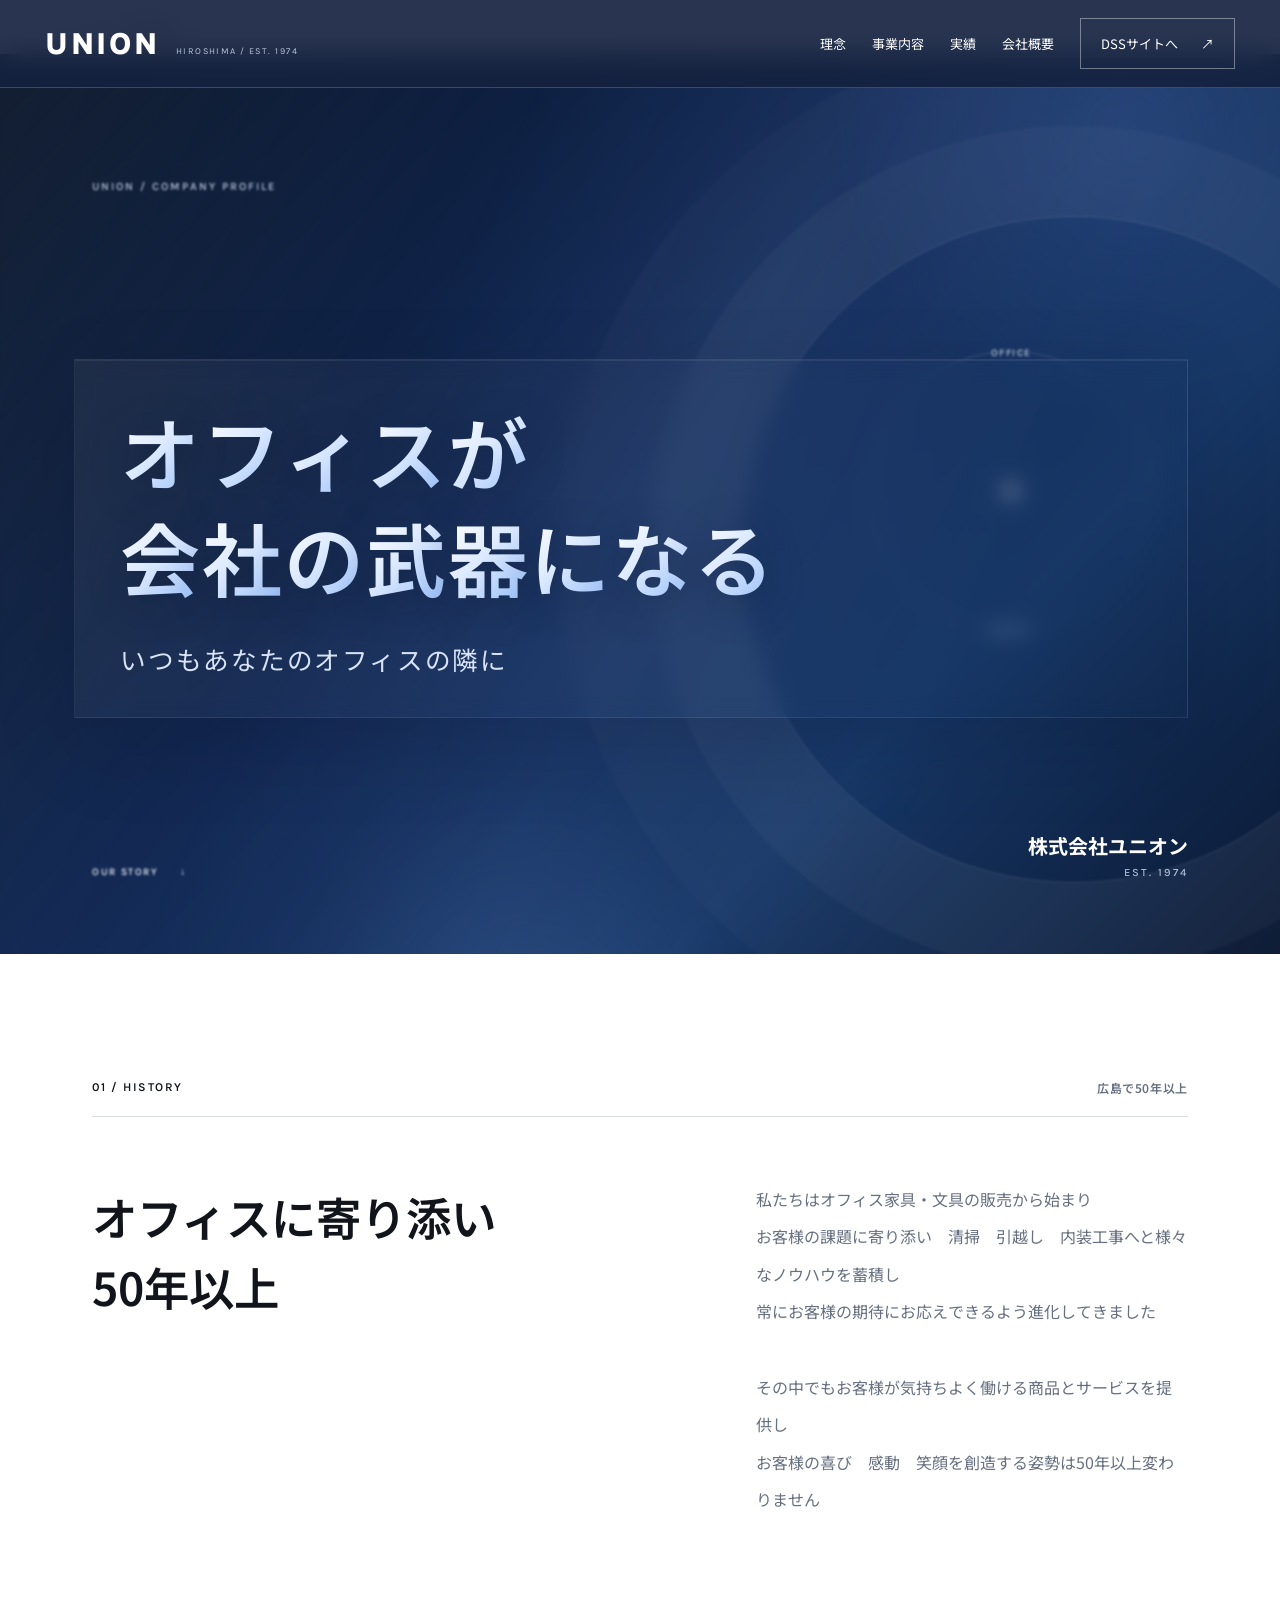
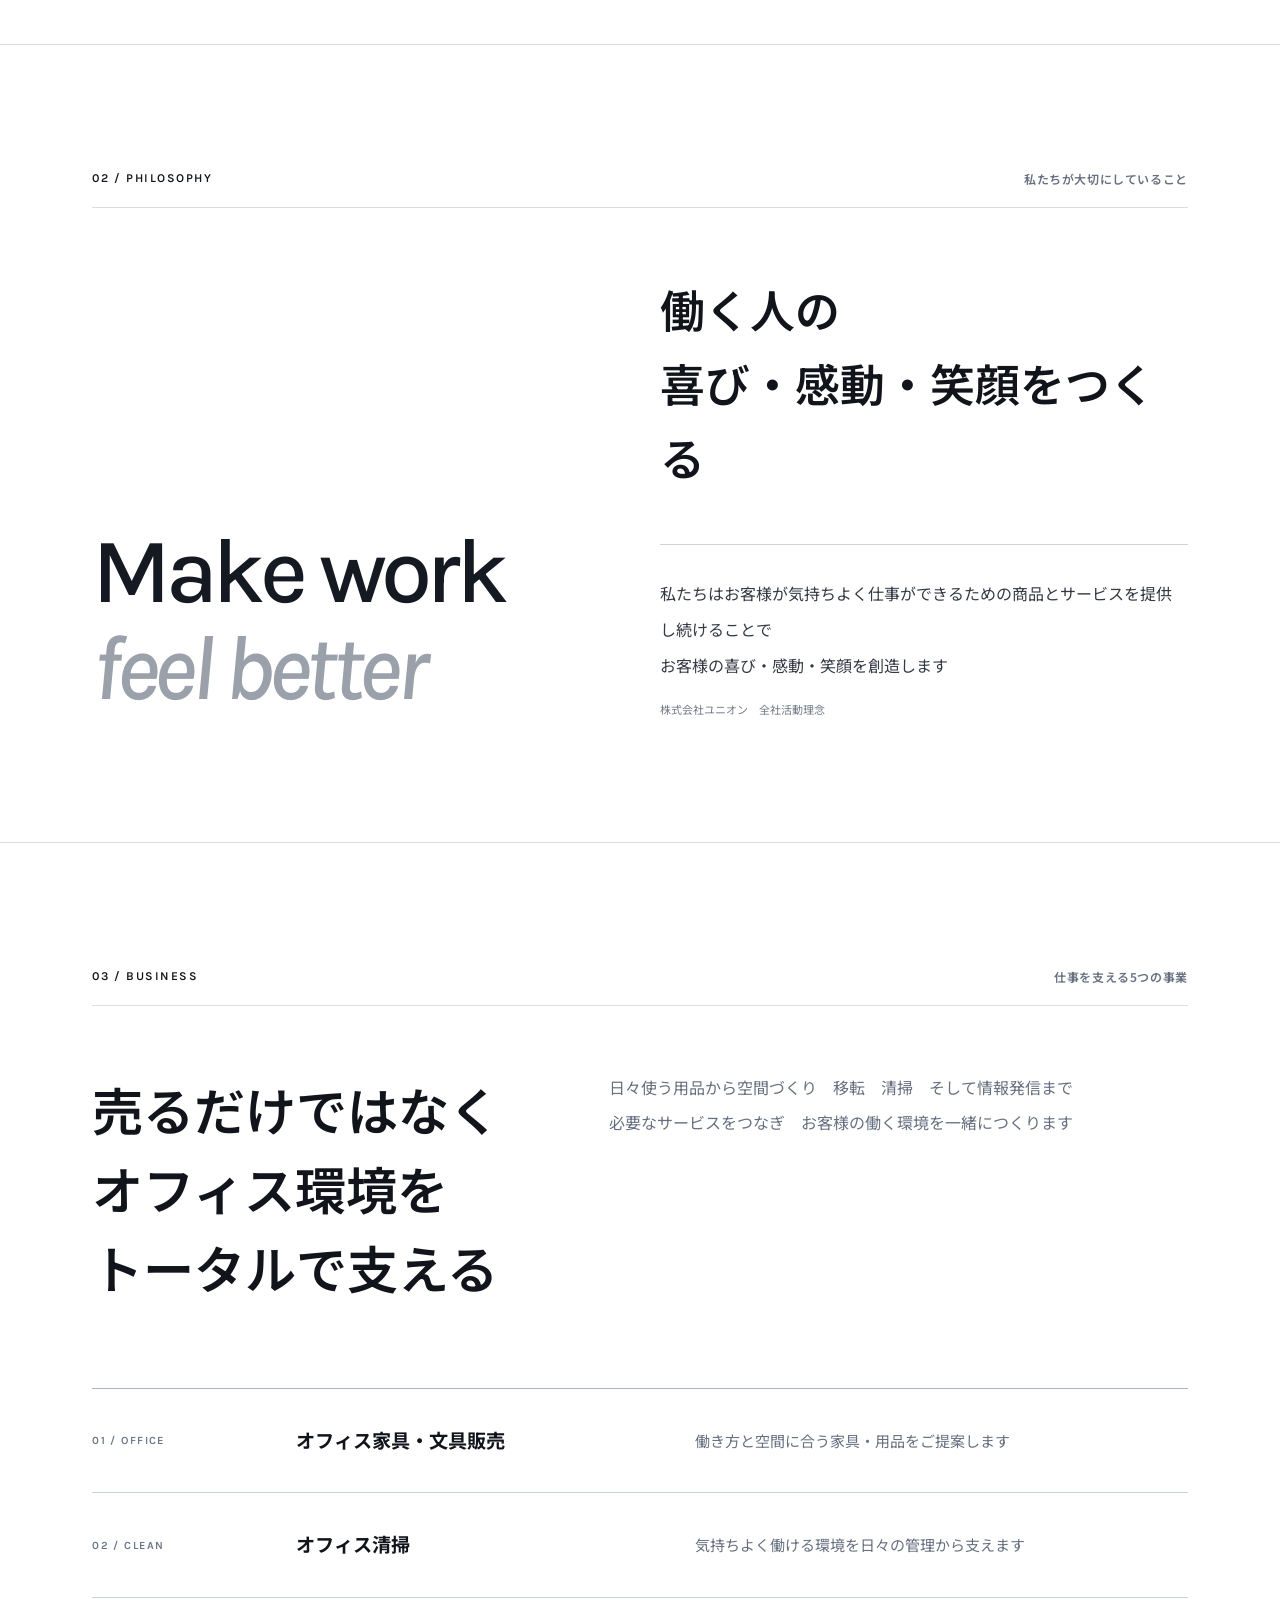
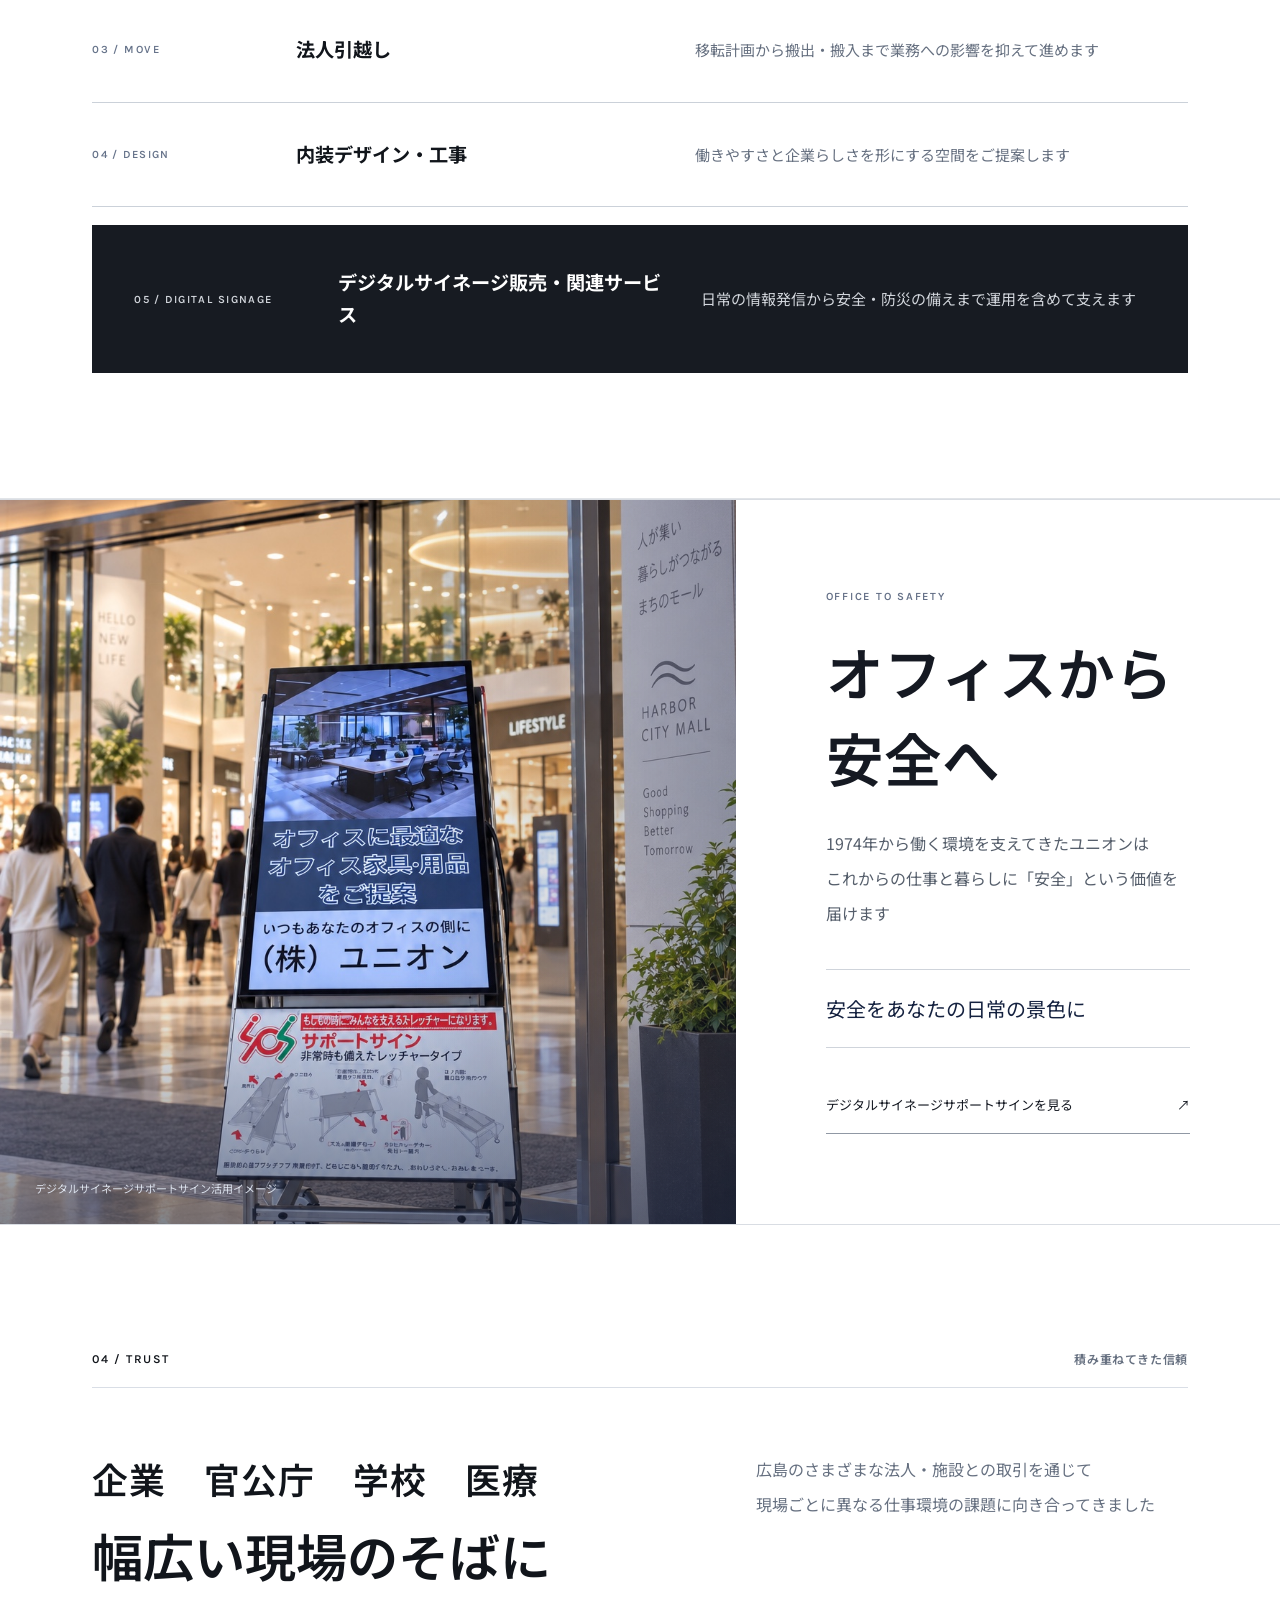
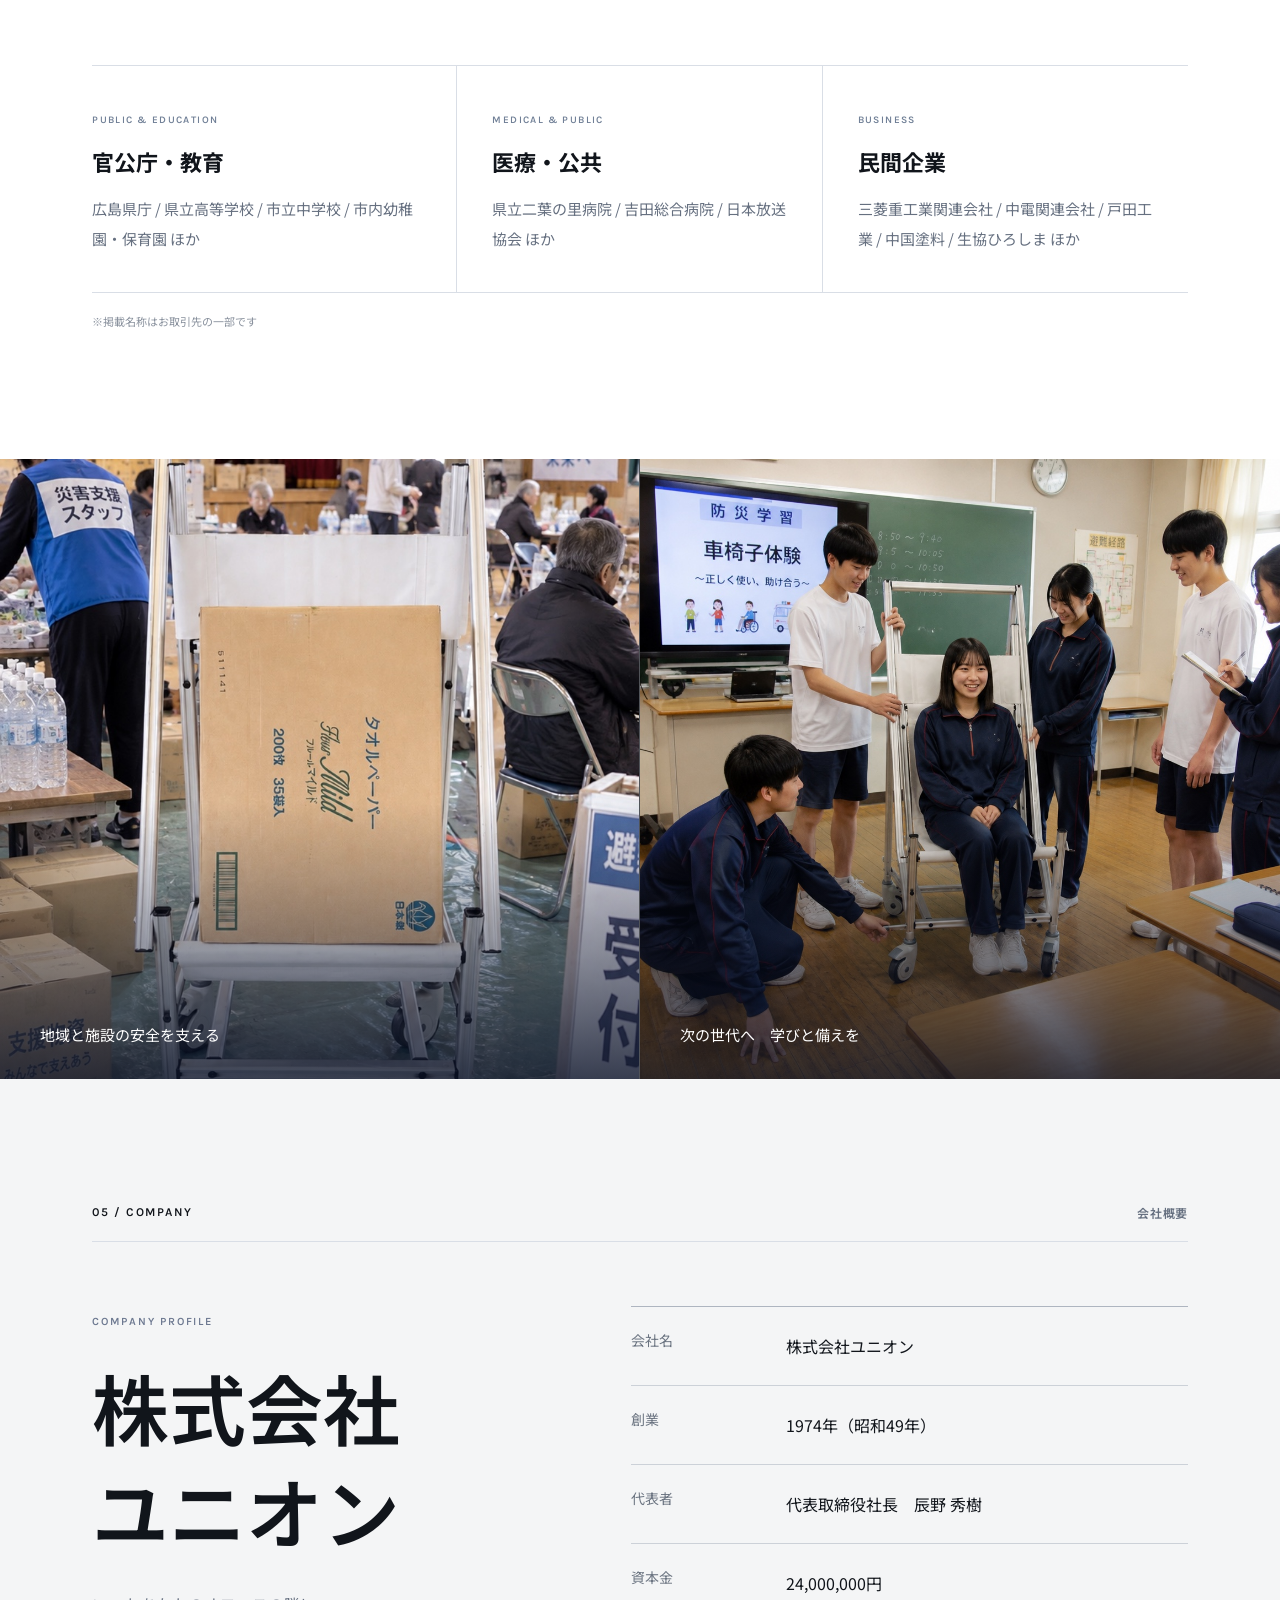
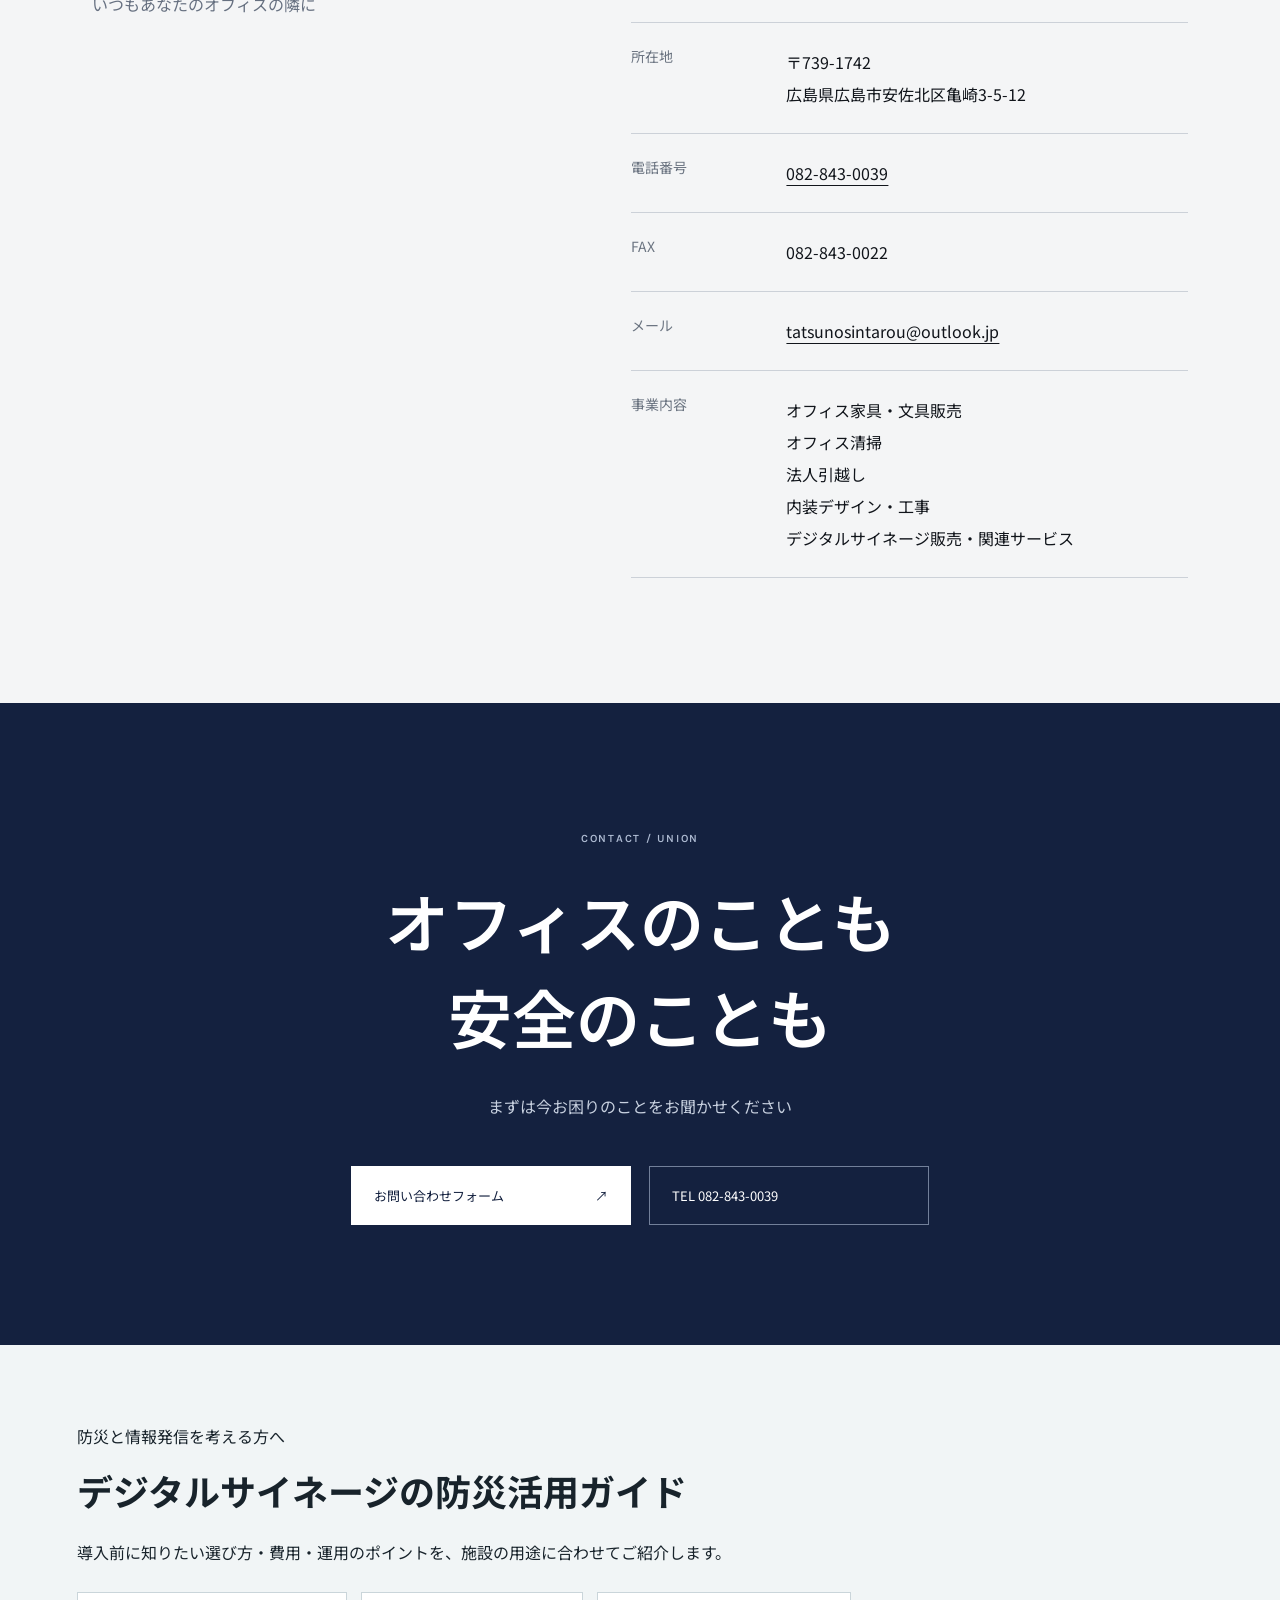
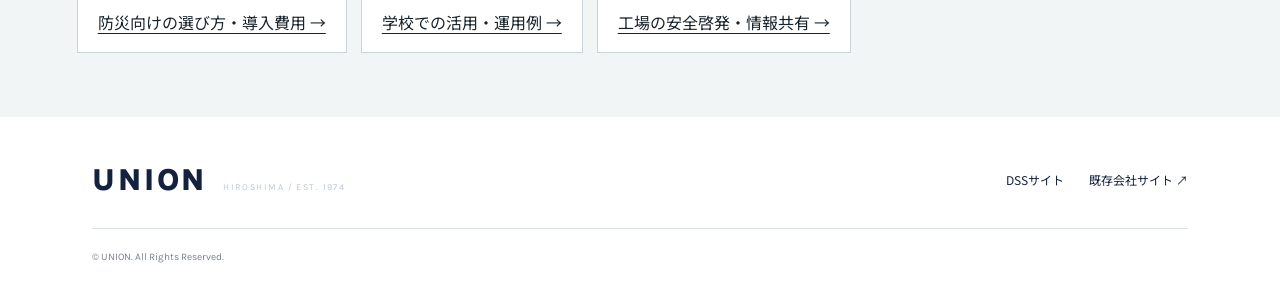
==== commit 16744f28: "Add disaster prevention, school and factory guides with internal links and SEO metadata" ====
--- a/company/index.html
+++ b/company/index.html
@@ -4,15 +4,15 @@
 <script async src="https://www.googletagmanager.com/gtag/js?id=G-GKJ5CT59DS"></script>
 <script>window.dataLayer=window.dataLayer||[];function gtag(){dataLayer.push(arguments)}gtag('js',new Date());gtag('config','G-GKJ5CT59DS');</script>
 <meta charset="UTF-8"><meta name="viewport" content="width=device-width,initial-scale=1"><meta name="theme-color" content="#14213f">
-<title>会社紹介｜株式会社ユニオン｜1974年から広島のオフィスを支える</title>
-<meta name="description" content="株式会社ユニオンの会社紹介 1974年の創業以来 広島でオフィス家具・文具 清掃 法人引越し 内装工事 デジタルサイネージ事業を通じて働く環境を支えています">
+<title>株式会社ユニオンの会社概要｜広島のオフィス・サイネージ事業</title>
+<meta name="description" content="1974年創業、広島の株式会社ユニオンの会社概要。オフィス家具・文具、清掃、法人引越し、内装工事に加え、デジタルサイネージサポートサインを取り扱っています。">
 <link rel="icon" href="../assets/favicon.svg" type="image/svg+xml"><link rel="stylesheet" href="company.css?v=20260917-4"><script src="company.js?v=20260917-2" defer></script>
-</head>
+<link rel="canonical" href="https://tatuno21-dev.github.io/-GPT-HP/company/"><style>.dss-guides{padding:64px max(6vw,24px);background:#f1f5f6;color:#18232b}.dss-guides h2{font-size:clamp(24px,3vw,36px);line-height:1.5;margin:12px 0 20px}.dss-guides p{line-height:1.9;margin:12px 0}.dss-guides>div{display:flex;flex-wrap:wrap;gap:14px;margin-top:24px}.dss-guides a{padding:16px 20px;border:1px solid #cad5da;background:white;color:#18232b;text-decoration:underline;text-underline-offset:4px;line-height:1.7}.dss-guides a:focus-visible{outline:3px solid #387f9b;outline-offset:4px}</style><meta property="og:locale" content="ja_JP"><meta property="og:type" content="website"><meta property="og:title" content="株式会社ユニオンの会社概要｜広島のオフィス・サイネージ事業"><meta property="og:description" content="1974年創業、広島の株式会社ユニオンの会社概要。オフィス家具・文具、清掃、法人引越し、内装工事に加え、デジタルサイネージサポートサインを取り扱っています。"><meta property="og:url" content="https://tatuno21-dev.github.io/-GPT-HP/company/"><meta property="og:image" content="https://tatuno21-dev.github.io/-GPT-HP/assets/entrance.jpeg"><meta name="twitter:card" content="summary_large_image"><script type="application/ld+json">{"@context": "https://schema.org", "@graph": [{"@type": "WebPage", "@id": "https://tatuno21-dev.github.io/-GPT-HP/company/#webpage", "url": "https://tatuno21-dev.github.io/-GPT-HP/company/", "name": "株式会社ユニオンの会社概要｜広島のオフィス・サイネージ事業", "description": "1974年創業、広島の株式会社ユニオンの会社概要。オフィス家具・文具、清掃、法人引越し、内装工事に加え、デジタルサイネージサポートサインを取り扱っています。", "inLanguage": "ja", "publisher": {"@id": "https://tatuno21-dev.github.io/-GPT-HP/company/#organization"}}, {"@type": "BreadcrumbList", "itemListElement": [{"@type": "ListItem", "position": 1, "name": "ホーム", "item": "https://tatuno21-dev.github.io/-GPT-HP/"}, {"@type": "ListItem", "position": 2, "name": "会社概要", "item": "https://tatuno21-dev.github.io/-GPT-HP/company/"}]}, {"@type": "Organization", "@id": "https://tatuno21-dev.github.io/-GPT-HP/company/#organization", "name": "株式会社ユニオン", "url": "https://tatuno21-dev.github.io/-GPT-HP/company/", "telephone": "+81-82-843-0039"}]}</script></head>
 <body>
 <a class="skip" href="#main">本文へ移動</a>
 <header class="company-header"><a class="union-brand" href="../" aria-label="DSSサイトのトップへ"><span>UNION</span><small>HIROSHIMA / EST. 1974</small></a><nav aria-label="会社紹介メニュー"><a href="#philosophy">理念</a><a href="#business">事業内容</a><a href="#trust">実績</a><a href="#profile">会社概要</a><a class="back-dss" href="../">DSSサイトへ <span>↗</span></a></nav><button class="menu-toggle" aria-expanded="false" aria-controls="company-mobile-nav" aria-label="メニューを開く"><span></span><span></span></button></header>
 <nav id="company-mobile-nav" class="mobile-nav" hidden><a href="#philosophy">理念</a><a href="#business">事業内容</a><a href="#trust">実績</a><a href="#profile">会社概要</a><a href="../">DSSサイトへ ↗</a></nav>
-<main id="main">
+<main id="main"><nav aria-label="パンくず" style="padding:16px 6vw;font-size:12px;line-height:1.8"><a href="../">ホーム</a> / <span aria-current="page">会社概要</span></nav>
 <section class="company-hero" aria-labelledby="company-title"><div class="hero-glow hero-glow-one" aria-hidden="true"></div><div class="hero-glow hero-glow-two" aria-hidden="true"></div><div class="hero-kicker">UNION / COMPANY PROFILE</div><div class="hero-lines"><h1 id="company-title" data-animate-chars>オフィスが<br>会社の武器になる</h1><p>いつもあなたのオフィスの隣に</p></div><div class="hero-sign"><strong>株式会社ユニオン</strong><span>EST. 1974</span></div><a class="scroll" href="#history">OUR STORY <span>↓</span></a><div class="hero-orbit" aria-hidden="true"><span>OFFICE</span><i></i><span>SAFETY</span></div></section>
 
 <section id="history" class="history section reveal"><div class="section-label"><span>01 / HISTORY</span><span>広島で50年以上</span></div><div class="history-lead"><h2><span class="history-title-line">オフィスに寄り添い</span><span>50年以上</span></h2><p>私たちはオフィス家具・文具の販売から始まり<br>お客様の課題に寄り添い　清掃　引越し　内装工事へと様々なノウハウを蓄積し<br>常にお客様の期待にお応えできるよう進化してきました<br><br>その中でもお客様が気持ちよく働ける商品とサービスを提供し<br>お客様の喜び　感動　笑顔を創造する姿勢は50年以上変わりません</p></div></section>
@@ -30,7 +30,7 @@
 <section id="profile" class="profile section"><div class="section-label"><span>05 / COMPANY</span><span>会社概要</span></div><div class="profile-grid"><div class="profile-title reveal"><span>COMPANY PROFILE</span><h2>株式会社<br>ユニオン</h2><p>いつもあなたのオフィスの隣に</p></div><dl class="profile-list reveal"><div><dt>会社名</dt><dd>株式会社ユニオン</dd></div><div><dt>創業</dt><dd>1974年（昭和49年）</dd></div><div><dt>代表者</dt><dd>代表取締役社長　辰野 秀樹</dd></div><div><dt>資本金</dt><dd>24,000,000円</dd></div><div><dt>所在地</dt><dd>〒739-1742<br>広島県広島市安佐北区亀崎3-5-12</dd></div><div><dt>電話番号</dt><dd><a href="tel:0828430039">082-843-0039</a></dd></div><div><dt>FAX</dt><dd>082-843-0022</dd></div><div><dt>メール</dt><dd><a href="mailto:tatsunosintarou@outlook.jp">tatsunosintarou@outlook.jp</a></dd></div><div><dt>事業内容</dt><dd>オフィス家具・文具販売<br>オフィス清掃<br>法人引越し<br>内装デザイン・工事<br>デジタルサイネージ販売・関連サービス</dd></div></dl></div></section>
 
 <section class="company-contact"><span>CONTACT / UNION</span><h2>オフィスのことも<br>安全のことも</h2><p>まずは今お困りのことをお聞かせください</p><div><a class="contact-primary" href="https://docs.google.com/forms/d/e/1FAIpQLSdQvwUCY77L22IvAKcECpF384Vm-meFKupwjZma_bfVFzkHiA/viewform?usp=publish-editor" target="_blank" rel="noopener noreferrer">お問い合わせフォーム <span>↗</span></a><a href="tel:0828430039">TEL 082-843-0039</a></div></section>
-</main>
+<section class="dss-guides" aria-labelledby="dss-guide-title"><p>防災と情報発信を考える方へ</p><h2 id="dss-guide-title">デジタルサイネージの防災活用ガイド</h2><p>導入前に知りたい選び方・費用・運用のポイントを、施設の用途に合わせてご紹介します。</p><div><a href="../disaster-prevention/">防災向けの選び方・導入費用 →</a><a href="../school/">学校での活用・運用例 →</a><a href="../factory/">工場の安全啓発・情報共有 →</a></div></section></main>
 <footer><a class="union-brand" href="../"><span>UNION</span><small>HIROSHIMA / EST. 1974</small></a><div><a href="../">DSSサイト</a><a href="https://www.bunguno-union.com/" target="_blank" rel="noopener noreferrer">既存会社サイト ↗</a></div><span>© UNION. All Rights Reserved.</span></footer>
 </body>
 </html>
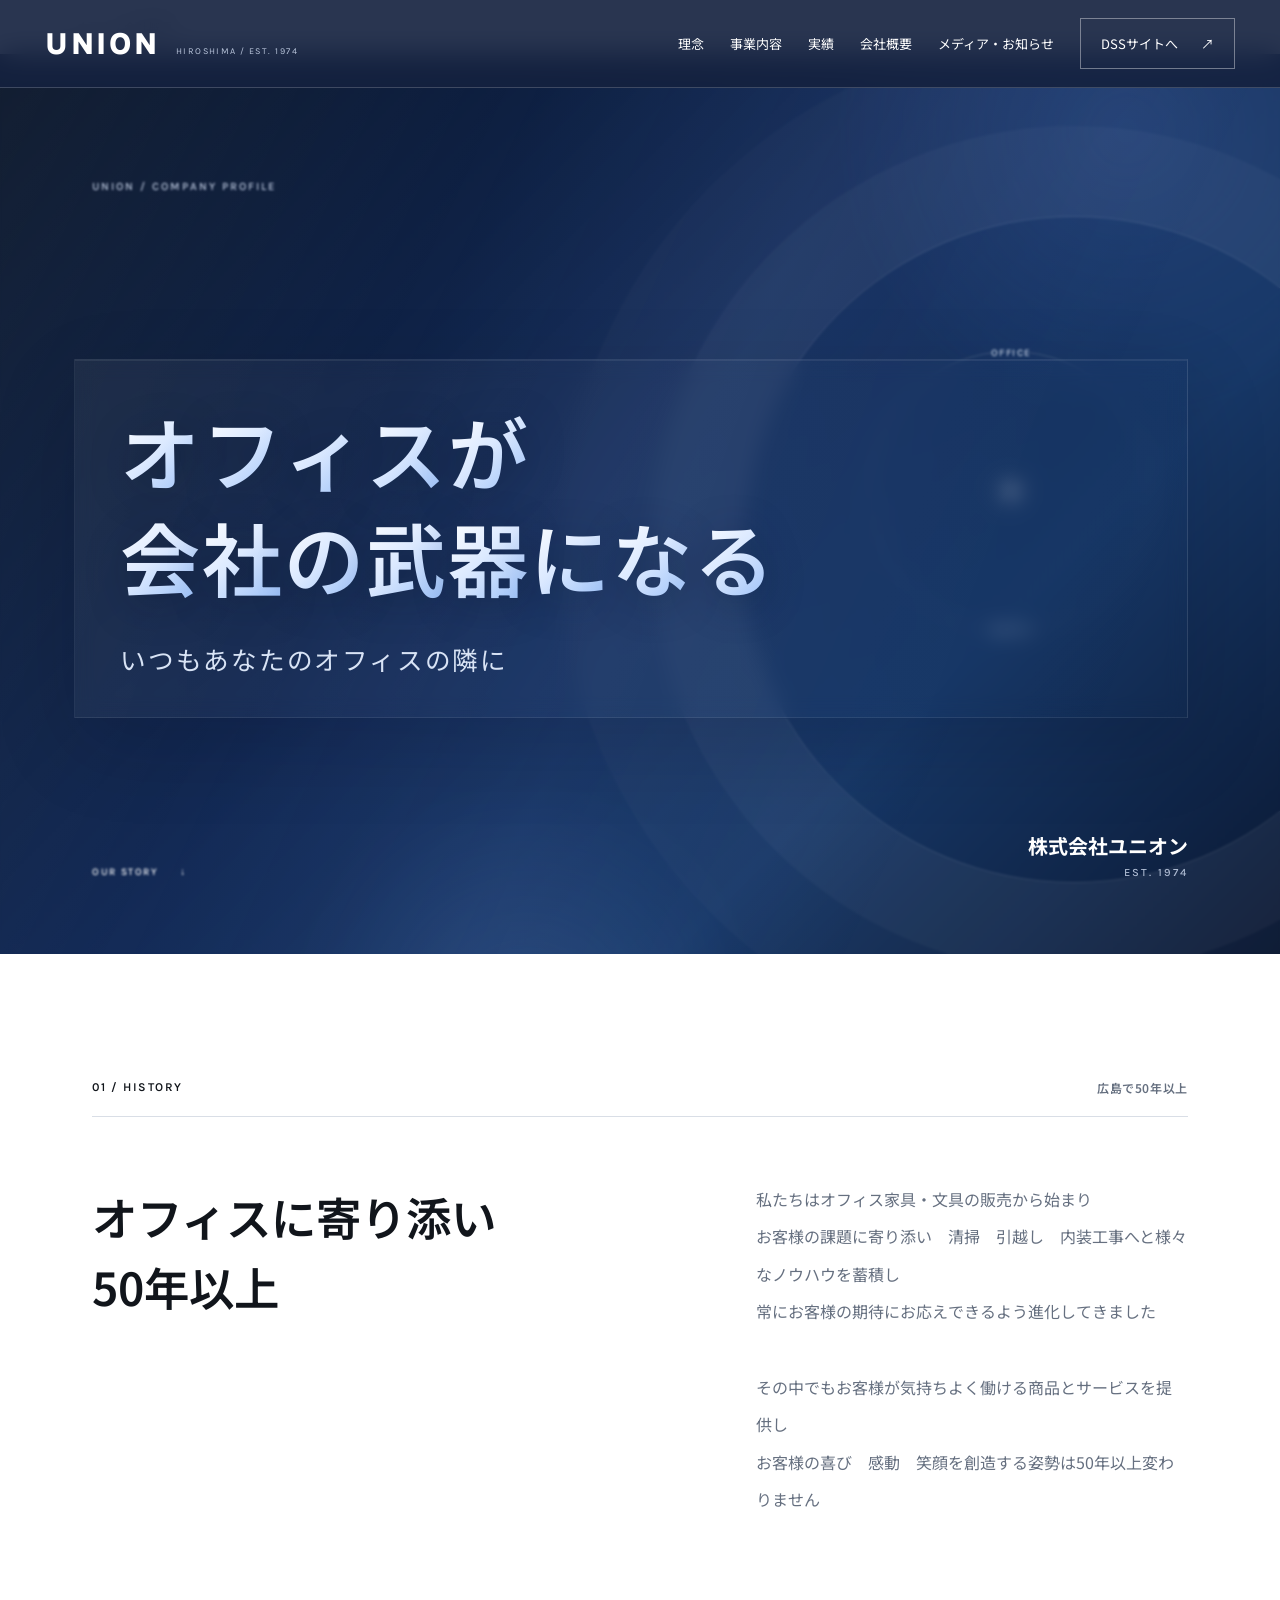
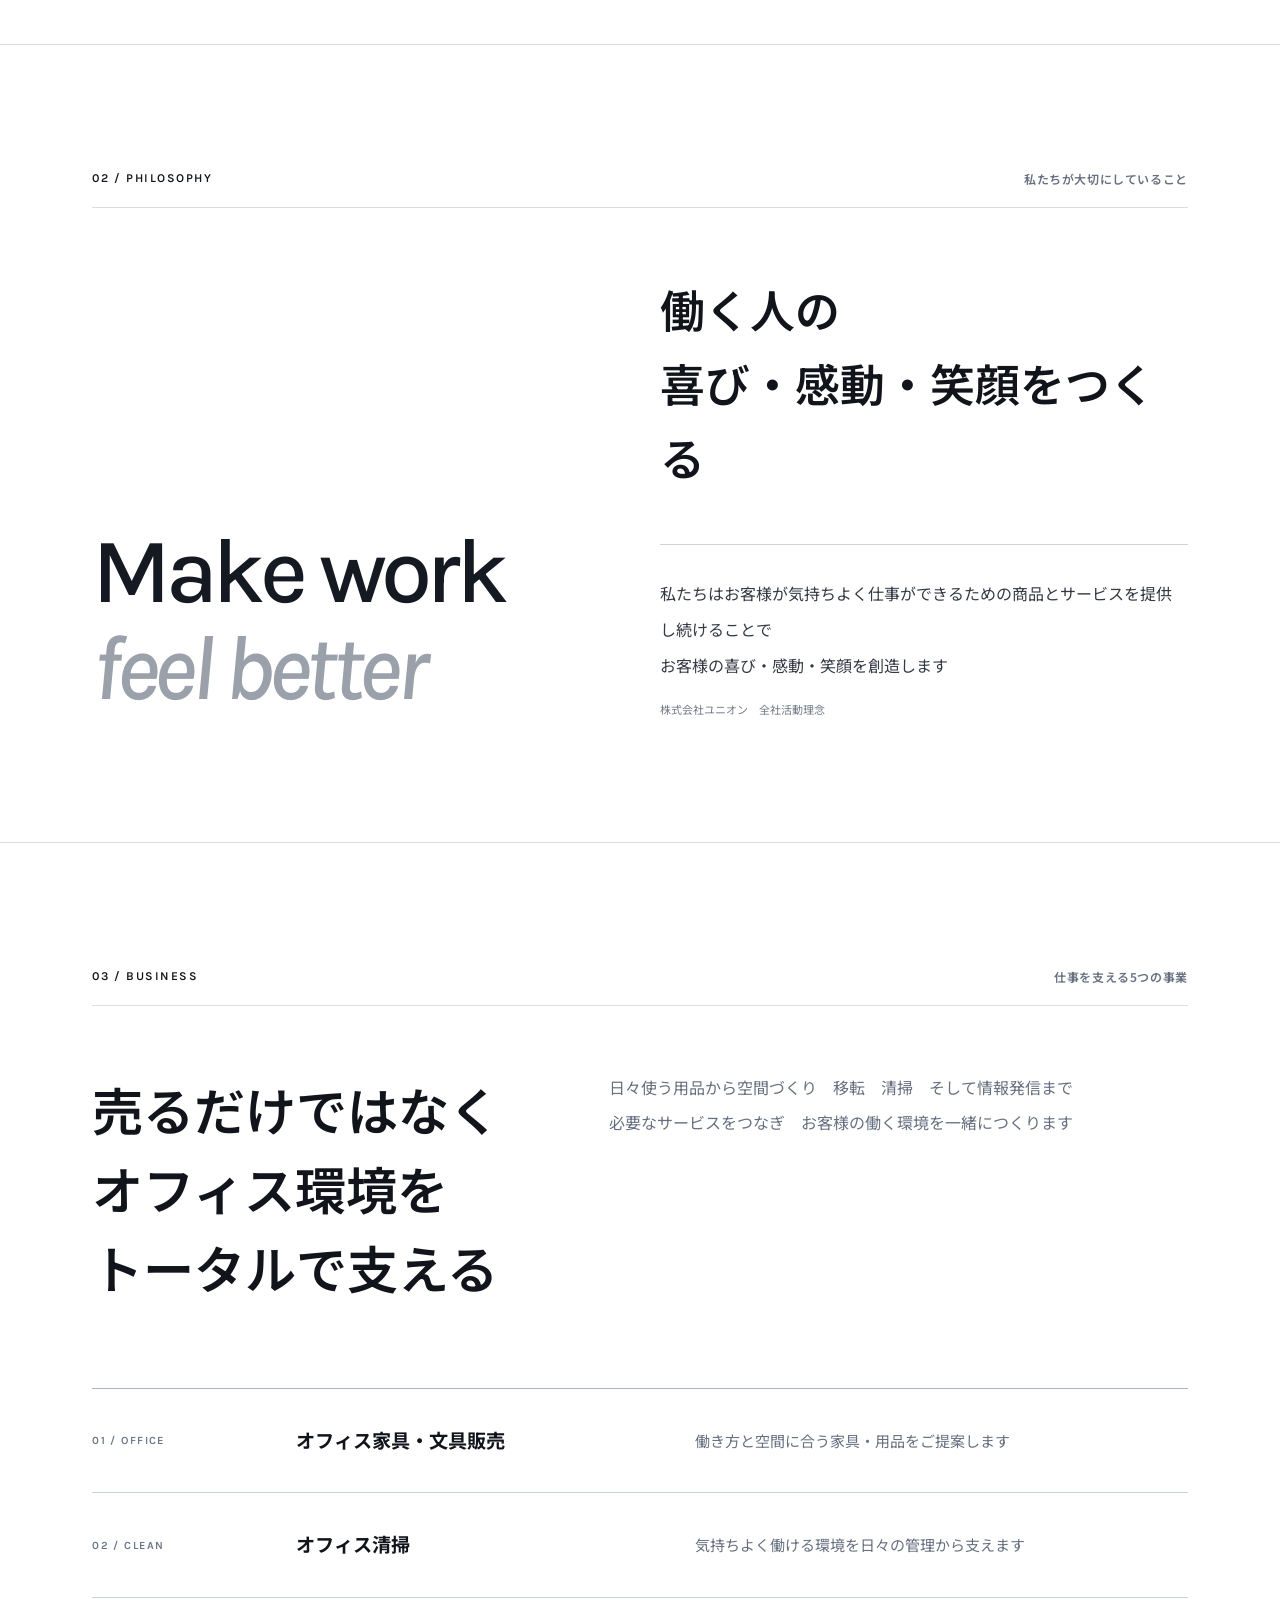
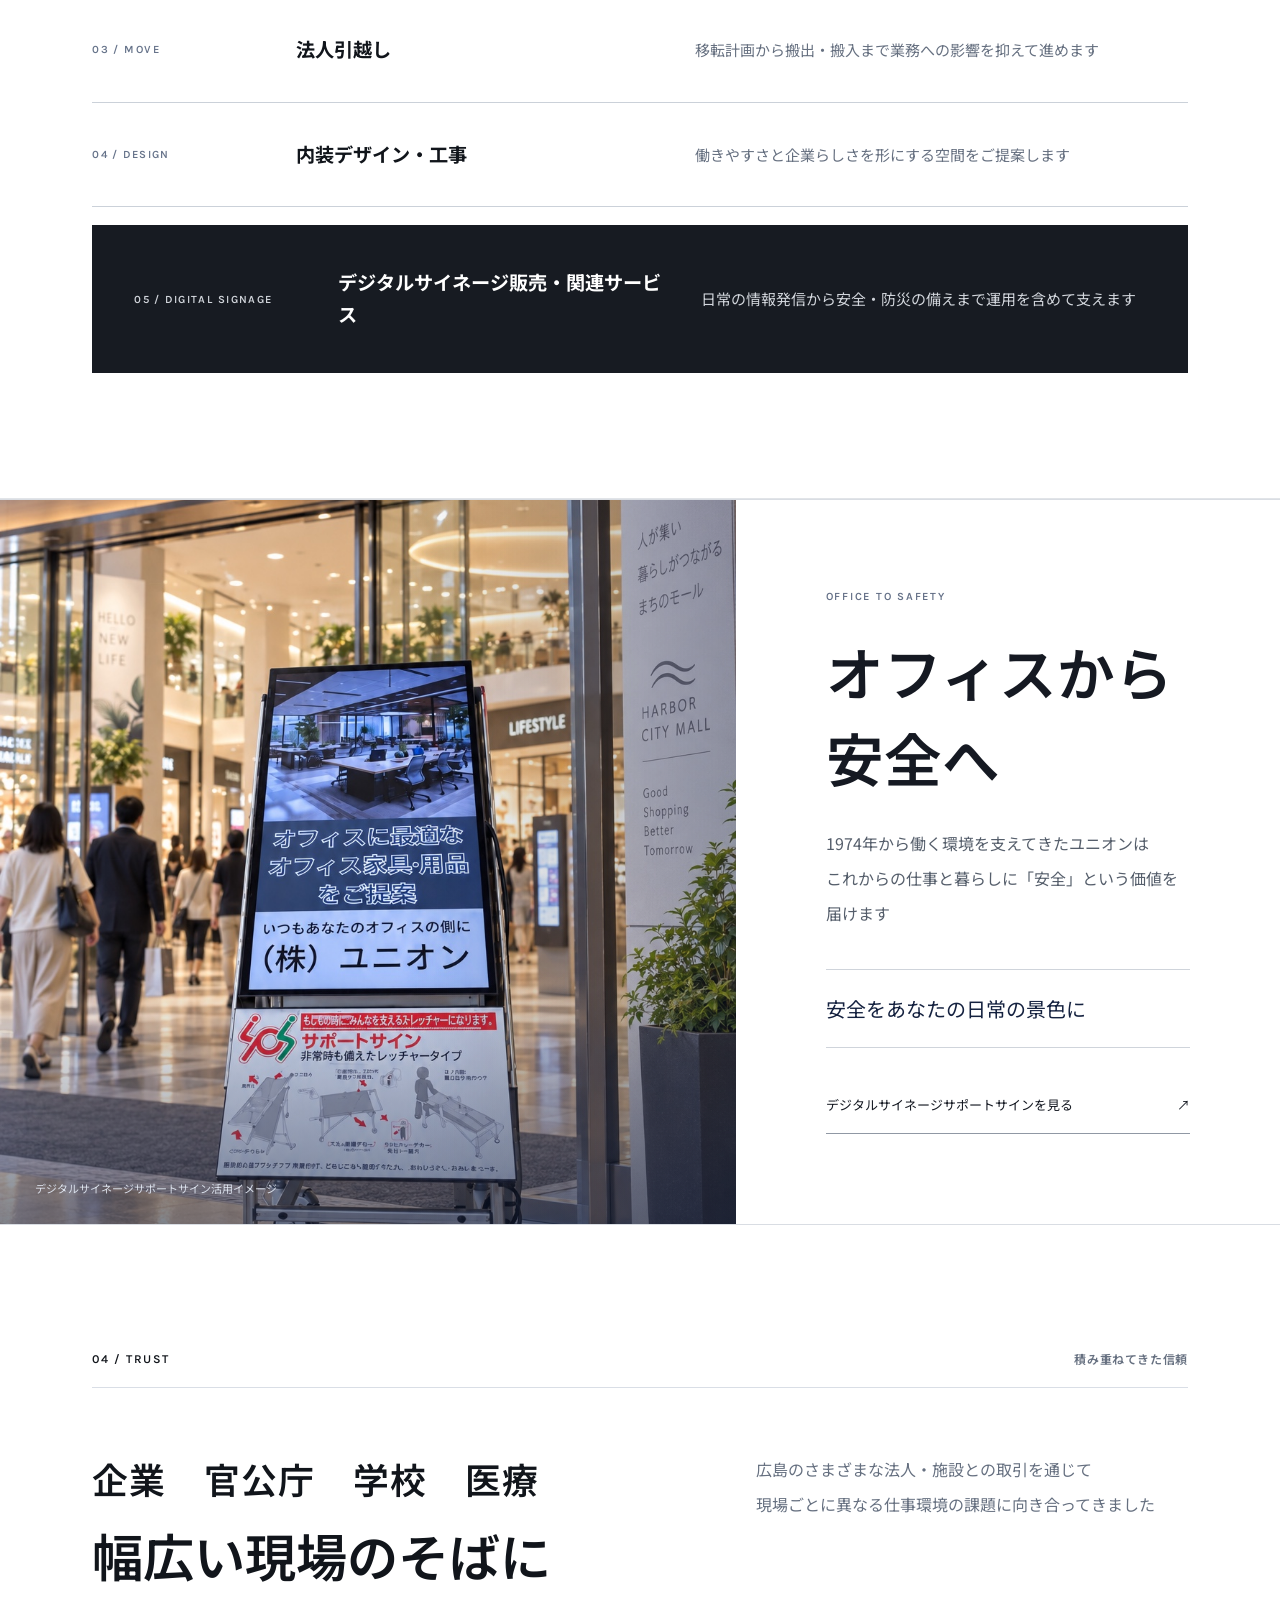
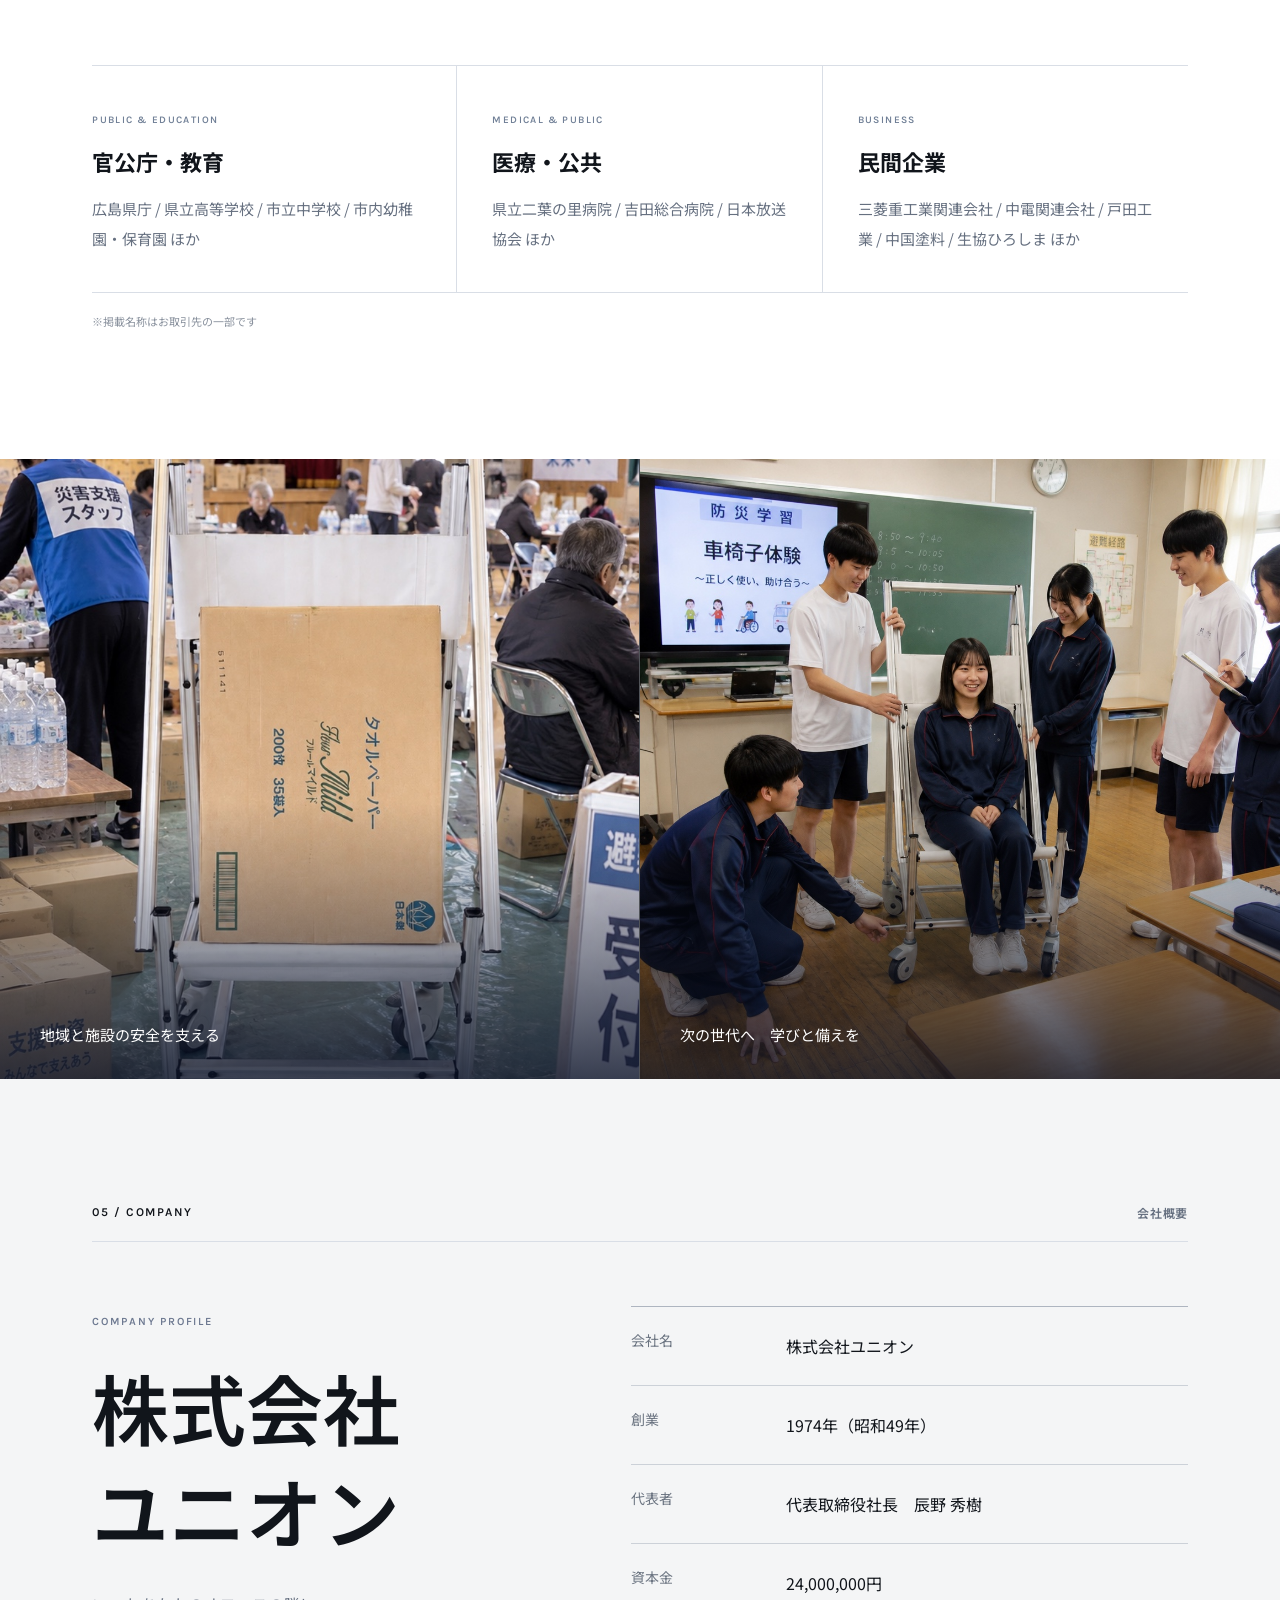
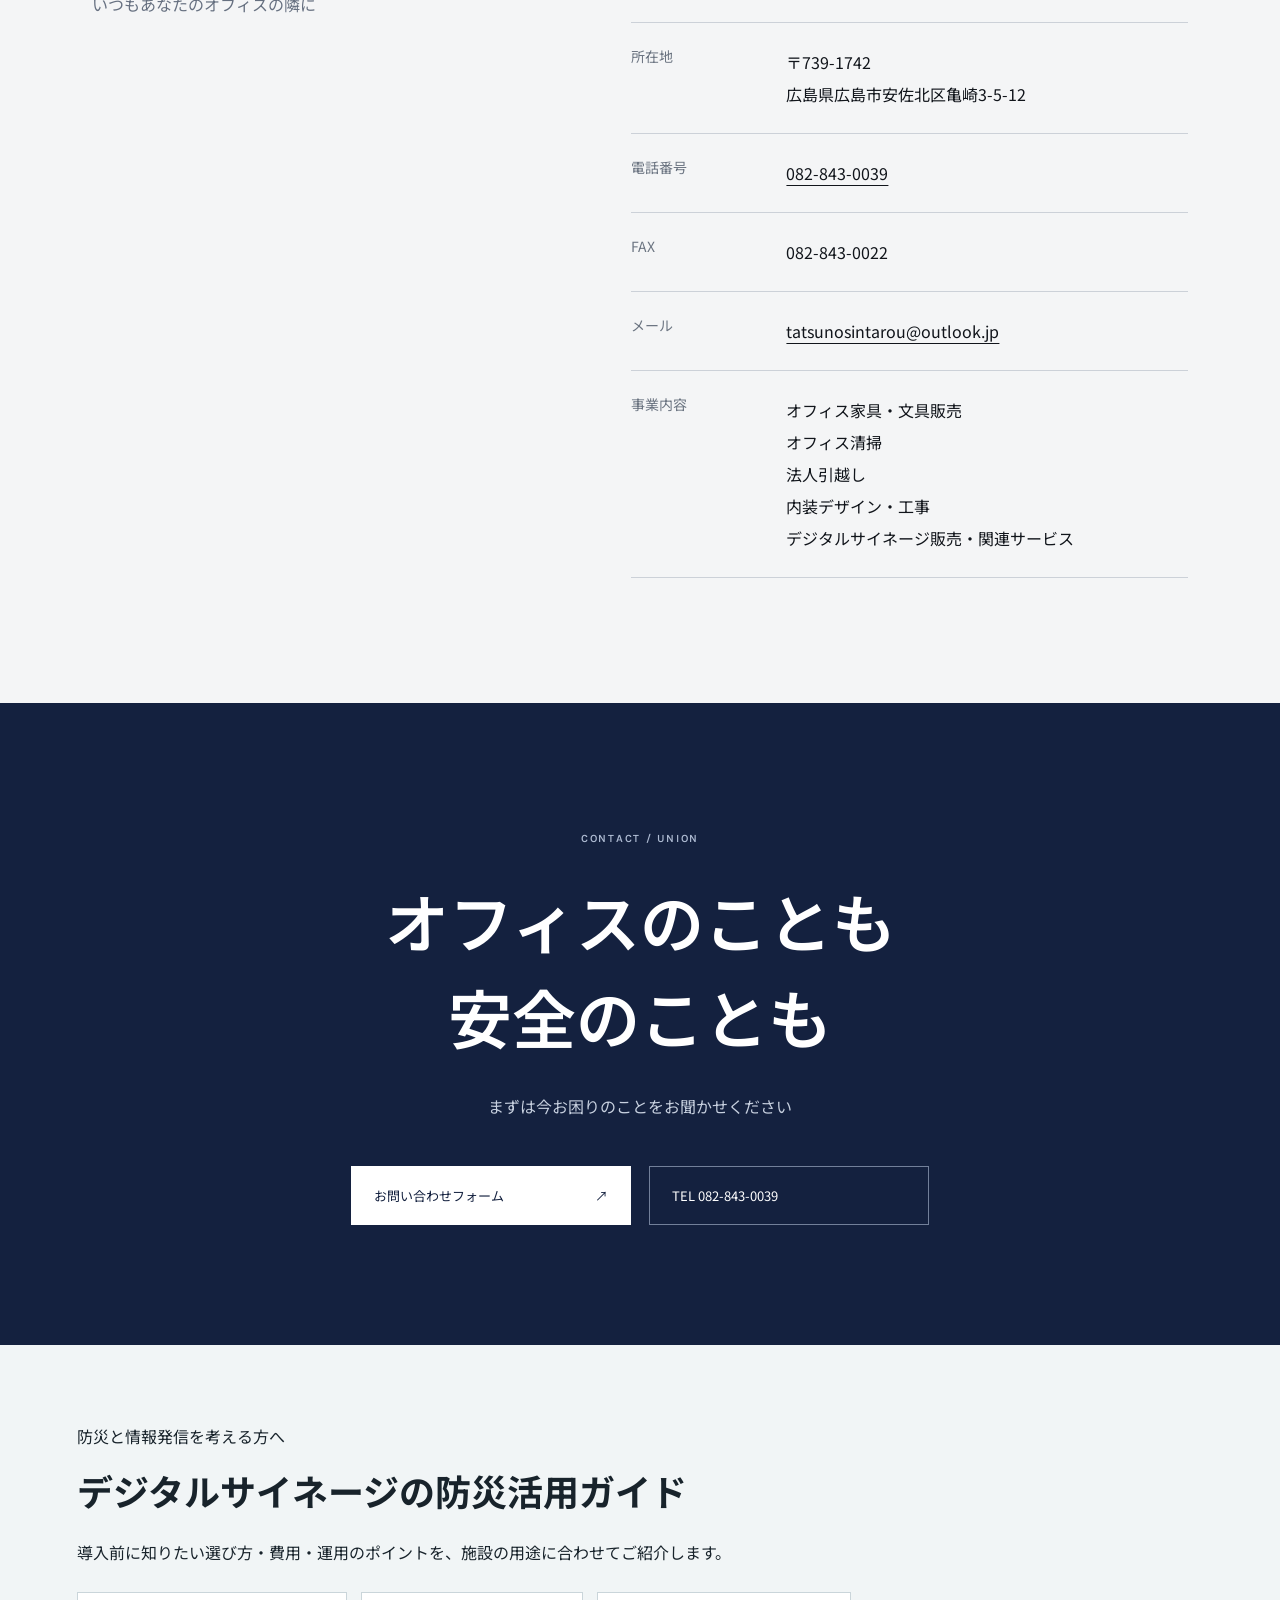
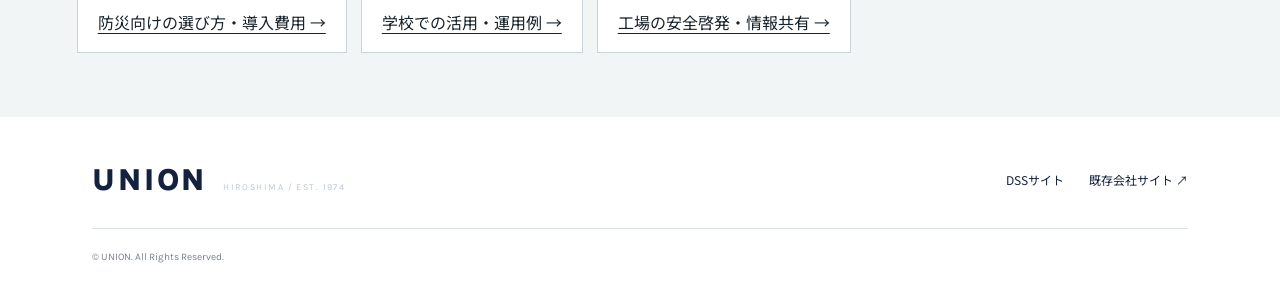
==== commit edd14036: "Add News & Media link to company/index.html" ====
--- a/company/index.html
+++ b/company/index.html
@@ -10,8 +10,8 @@
 <link rel="canonical" href="https://tatuno21-dev.github.io/-GPT-HP/company/"><style>.dss-guides{padding:64px max(6vw,24px);background:#f1f5f6;color:#18232b}.dss-guides h2{font-size:clamp(24px,3vw,36px);line-height:1.5;margin:12px 0 20px}.dss-guides p{line-height:1.9;margin:12px 0}.dss-guides>div{display:flex;flex-wrap:wrap;gap:14px;margin-top:24px}.dss-guides a{padding:16px 20px;border:1px solid #cad5da;background:white;color:#18232b;text-decoration:underline;text-underline-offset:4px;line-height:1.7}.dss-guides a:focus-visible{outline:3px solid #387f9b;outline-offset:4px}</style><meta property="og:locale" content="ja_JP"><meta property="og:type" content="website"><meta property="og:title" content="株式会社ユニオンの会社概要｜広島のオフィス・サイネージ事業"><meta property="og:description" content="1974年創業、広島の株式会社ユニオンの会社概要。オフィス家具・文具、清掃、法人引越し、内装工事に加え、デジタルサイネージサポートサインを取り扱っています。"><meta property="og:url" content="https://tatuno21-dev.github.io/-GPT-HP/company/"><meta property="og:image" content="https://tatuno21-dev.github.io/-GPT-HP/assets/entrance.jpeg"><meta name="twitter:card" content="summary_large_image"><script type="application/ld+json">{"@context": "https://schema.org", "@graph": [{"@type": "WebPage", "@id": "https://tatuno21-dev.github.io/-GPT-HP/company/#webpage", "url": "https://tatuno21-dev.github.io/-GPT-HP/company/", "name": "株式会社ユニオンの会社概要｜広島のオフィス・サイネージ事業", "description": "1974年創業、広島の株式会社ユニオンの会社概要。オフィス家具・文具、清掃、法人引越し、内装工事に加え、デジタルサイネージサポートサインを取り扱っています。", "inLanguage": "ja", "publisher": {"@id": "https://tatuno21-dev.github.io/-GPT-HP/company/#organization"}}, {"@type": "BreadcrumbList", "itemListElement": [{"@type": "ListItem", "position": 1, "name": "ホーム", "item": "https://tatuno21-dev.github.io/-GPT-HP/"}, {"@type": "ListItem", "position": 2, "name": "会社概要", "item": "https://tatuno21-dev.github.io/-GPT-HP/company/"}]}, {"@type": "Organization", "@id": "https://tatuno21-dev.github.io/-GPT-HP/company/#organization", "name": "株式会社ユニオン", "url": "https://tatuno21-dev.github.io/-GPT-HP/company/", "telephone": "+81-82-843-0039"}]}</script></head>
 <body>
 <a class="skip" href="#main">本文へ移動</a>
-<header class="company-header"><a class="union-brand" href="../" aria-label="DSSサイトのトップへ"><span>UNION</span><small>HIROSHIMA / EST. 1974</small></a><nav aria-label="会社紹介メニュー"><a href="#philosophy">理念</a><a href="#business">事業内容</a><a href="#trust">実績</a><a href="#profile">会社概要</a><a class="back-dss" href="../">DSSサイトへ <span>↗</span></a></nav><button class="menu-toggle" aria-expanded="false" aria-controls="company-mobile-nav" aria-label="メニューを開く"><span></span><span></span></button></header>
-<nav id="company-mobile-nav" class="mobile-nav" hidden><a href="#philosophy">理念</a><a href="#business">事業内容</a><a href="#trust">実績</a><a href="#profile">会社概要</a><a href="../">DSSサイトへ ↗</a></nav>
+<header class="company-header"><a class="union-brand" href="../" aria-label="DSSサイトのトップへ"><span>UNION</span><small>HIROSHIMA / EST. 1974</small></a><nav aria-label="会社紹介メニュー"><a href="#philosophy">理念</a><a href="#business">事業内容</a><a href="#trust">実績</a><a href="#profile">会社概要</a><a href="../news/">メディア・お知らせ</a><a class="back-dss" href="../">DSSサイトへ <span>↗</span></a></nav><button class="menu-toggle" aria-expanded="false" aria-controls="company-mobile-nav" aria-label="メニューを開く"><span></span><span></span></button></header>
+<nav id="company-mobile-nav" class="mobile-nav" hidden><a href="#philosophy">理念</a><a href="#business">事業内容</a><a href="#trust">実績</a><a href="#profile">会社概要</a><a href="../news/">メディア・お知らせ</a><a href="../">DSSサイトへ ↗</a></nav>
 <main id="main"><nav aria-label="パンくず" style="padding:16px 6vw;font-size:12px;line-height:1.8"><a href="../">ホーム</a> / <span aria-current="page">会社概要</span></nav>
 <section class="company-hero" aria-labelledby="company-title"><div class="hero-glow hero-glow-one" aria-hidden="true"></div><div class="hero-glow hero-glow-two" aria-hidden="true"></div><div class="hero-kicker">UNION / COMPANY PROFILE</div><div class="hero-lines"><h1 id="company-title" data-animate-chars>オフィスが<br>会社の武器になる</h1><p>いつもあなたのオフィスの隣に</p></div><div class="hero-sign"><strong>株式会社ユニオン</strong><span>EST. 1974</span></div><a class="scroll" href="#history">OUR STORY <span>↓</span></a><div class="hero-orbit" aria-hidden="true"><span>OFFICE</span><i></i><span>SAFETY</span></div></section>
 
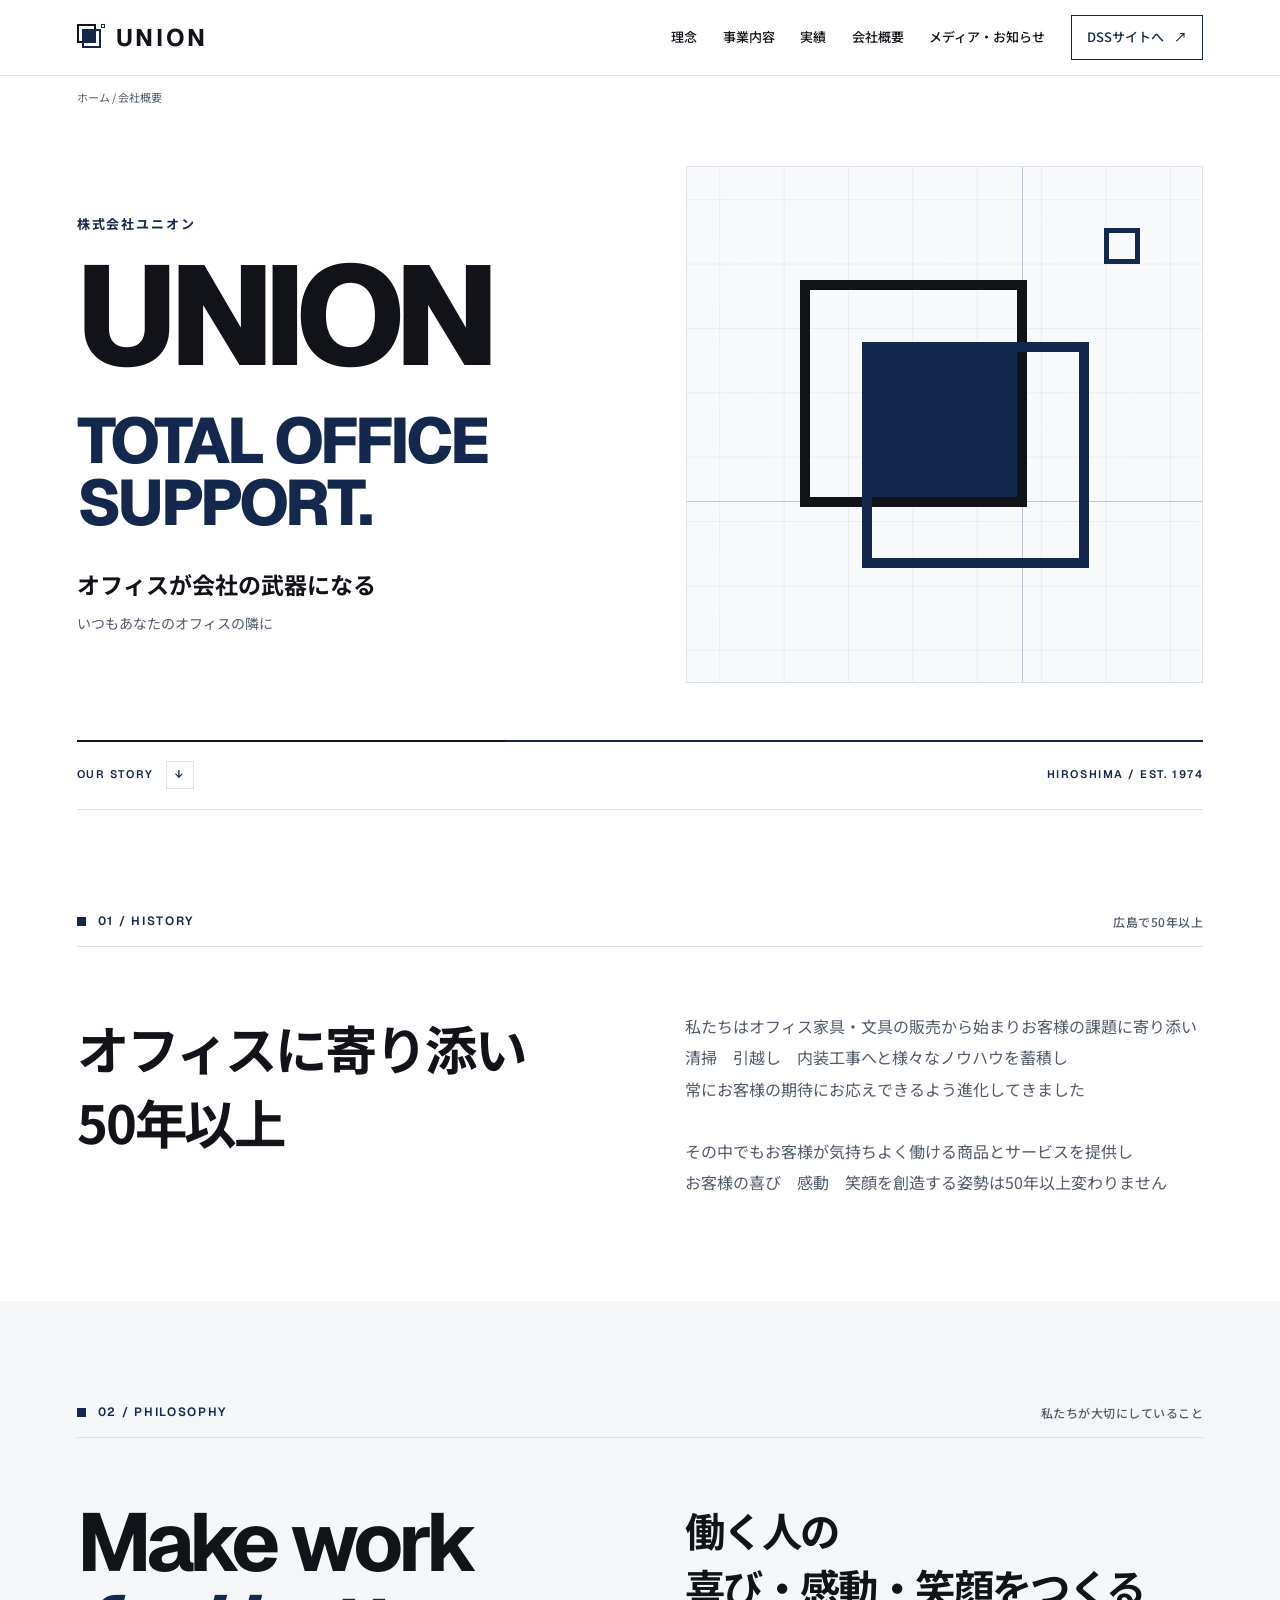
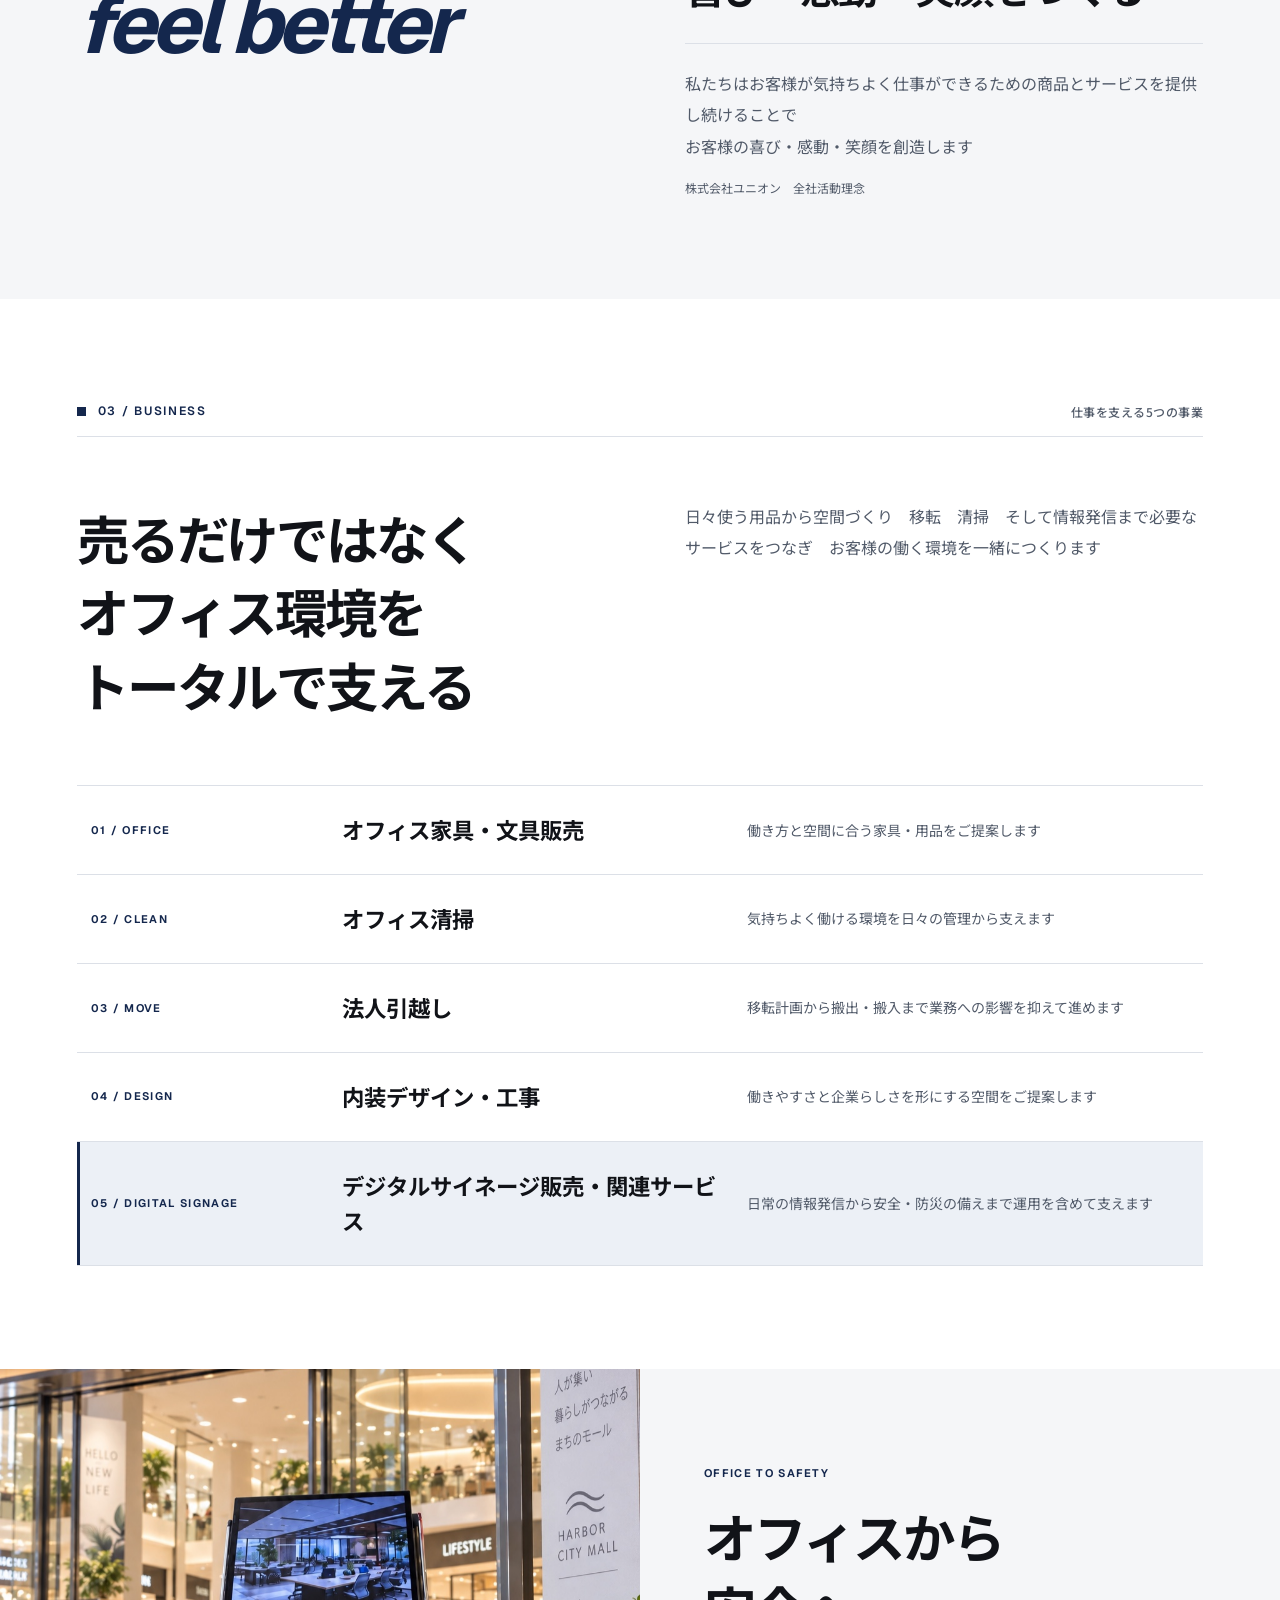
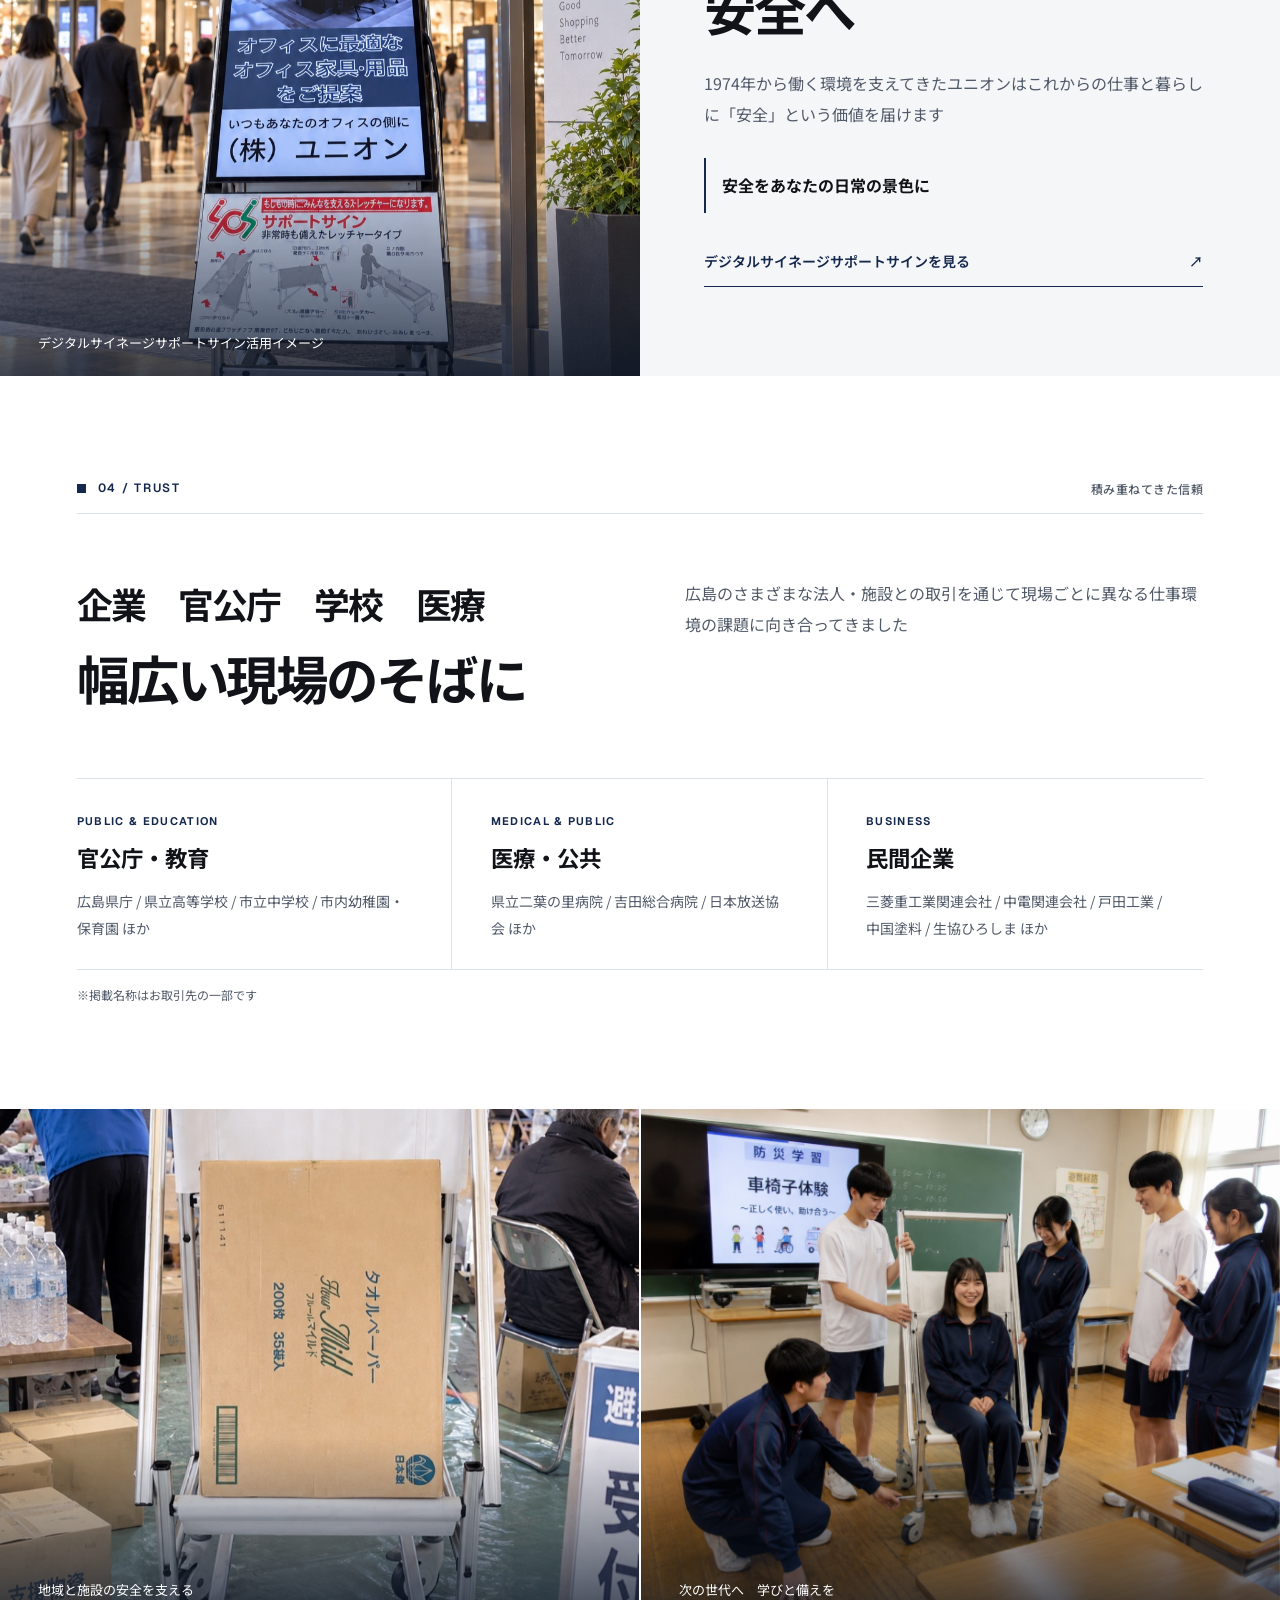
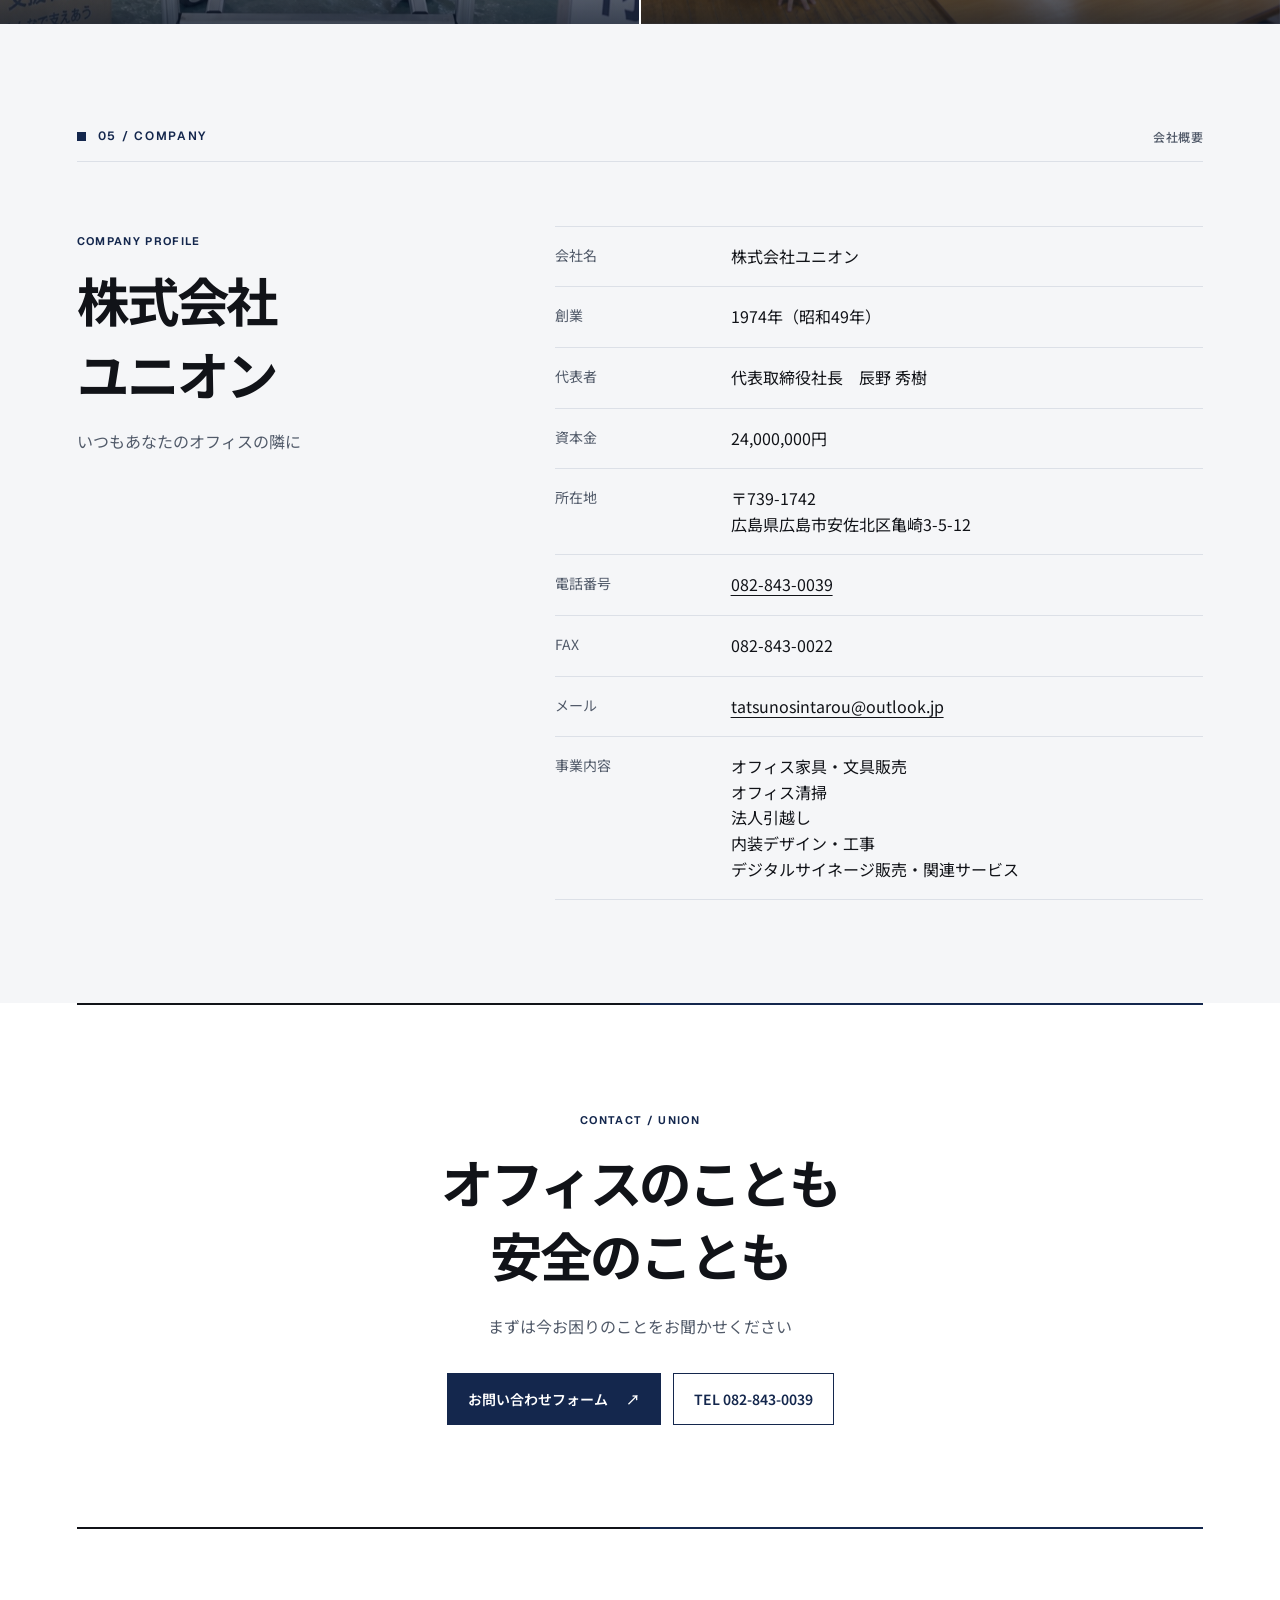
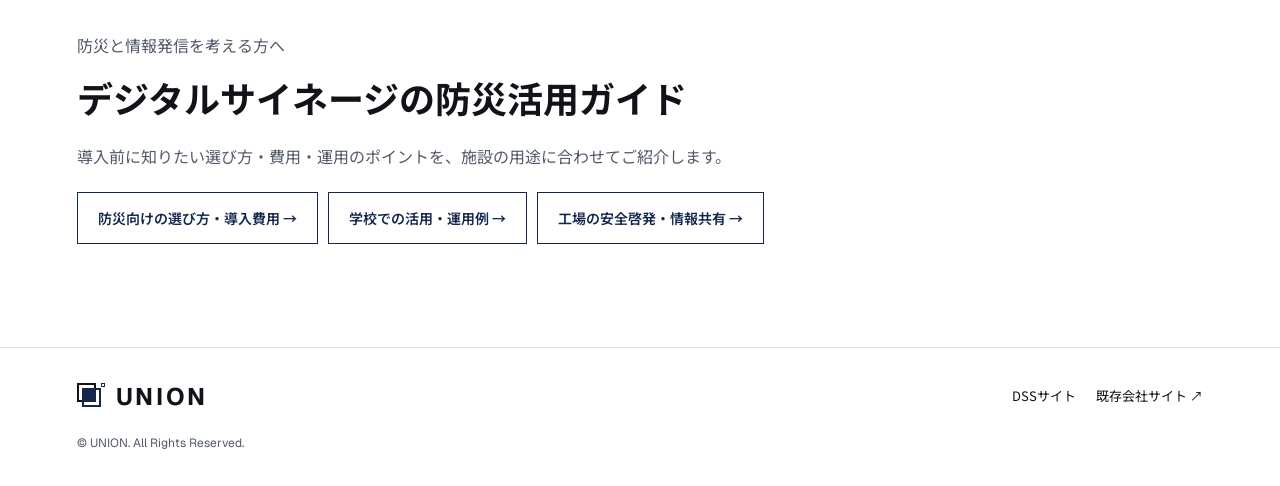
==== commit b6e2ea57: "Redesign UNION company profile with logo-led motion" ====
--- a/company/index.html
+++ b/company/index.html
@@ -3,34 +3,87 @@
 <head>
 <script async src="https://www.googletagmanager.com/gtag/js?id=G-GKJ5CT59DS"></script>
 <script>window.dataLayer=window.dataLayer||[];function gtag(){dataLayer.push(arguments)}gtag('js',new Date());gtag('config','G-GKJ5CT59DS');</script>
-<meta charset="UTF-8"><meta name="viewport" content="width=device-width,initial-scale=1"><meta name="theme-color" content="#14213f">
+<link rel="preconnect" href="https://fonts.googleapis.com">
+<link rel="preconnect" href="https://fonts.gstatic.com" crossorigin>
+<meta charset="UTF-8"><meta name="viewport" content="width=device-width,initial-scale=1"><meta name="theme-color" content="#ffffff">
 <title>株式会社ユニオンの会社概要｜広島のオフィス・サイネージ事業</title>
 <meta name="description" content="1974年創業、広島の株式会社ユニオンの会社概要。オフィス家具・文具、清掃、法人引越し、内装工事に加え、デジタルサイネージサポートサインを取り扱っています。">
-<link rel="icon" href="../assets/favicon.svg" type="image/svg+xml"><link rel="stylesheet" href="company.css?v=20260917-4"><script src="company.js?v=20260917-2" defer></script>
-<link rel="canonical" href="https://tatuno21-dev.github.io/-GPT-HP/company/"><style>.dss-guides{padding:64px max(6vw,24px);background:#f1f5f6;color:#18232b}.dss-guides h2{font-size:clamp(24px,3vw,36px);line-height:1.5;margin:12px 0 20px}.dss-guides p{line-height:1.9;margin:12px 0}.dss-guides>div{display:flex;flex-wrap:wrap;gap:14px;margin-top:24px}.dss-guides a{padding:16px 20px;border:1px solid #cad5da;background:white;color:#18232b;text-decoration:underline;text-underline-offset:4px;line-height:1.7}.dss-guides a:focus-visible{outline:3px solid #387f9b;outline-offset:4px}</style><meta property="og:locale" content="ja_JP"><meta property="og:type" content="website"><meta property="og:title" content="株式会社ユニオンの会社概要｜広島のオフィス・サイネージ事業"><meta property="og:description" content="1974年創業、広島の株式会社ユニオンの会社概要。オフィス家具・文具、清掃、法人引越し、内装工事に加え、デジタルサイネージサポートサインを取り扱っています。"><meta property="og:url" content="https://tatuno21-dev.github.io/-GPT-HP/company/"><meta property="og:image" content="https://tatuno21-dev.github.io/-GPT-HP/assets/entrance.jpeg"><meta name="twitter:card" content="summary_large_image"><script type="application/ld+json">{"@context": "https://schema.org", "@graph": [{"@type": "WebPage", "@id": "https://tatuno21-dev.github.io/-GPT-HP/company/#webpage", "url": "https://tatuno21-dev.github.io/-GPT-HP/company/", "name": "株式会社ユニオンの会社概要｜広島のオフィス・サイネージ事業", "description": "1974年創業、広島の株式会社ユニオンの会社概要。オフィス家具・文具、清掃、法人引越し、内装工事に加え、デジタルサイネージサポートサインを取り扱っています。", "inLanguage": "ja", "publisher": {"@id": "https://tatuno21-dev.github.io/-GPT-HP/company/#organization"}}, {"@type": "BreadcrumbList", "itemListElement": [{"@type": "ListItem", "position": 1, "name": "ホーム", "item": "https://tatuno21-dev.github.io/-GPT-HP/"}, {"@type": "ListItem", "position": 2, "name": "会社概要", "item": "https://tatuno21-dev.github.io/-GPT-HP/company/"}]}, {"@type": "Organization", "@id": "https://tatuno21-dev.github.io/-GPT-HP/company/#organization", "name": "株式会社ユニオン", "url": "https://tatuno21-dev.github.io/-GPT-HP/company/", "telephone": "+81-82-843-0039"}]}</script></head>
+<link rel="icon" href="../assets/favicon.svg" type="image/svg+xml"><link rel="stylesheet" href="company.css?v=20261115"><script src="company.js?v=20261115" defer></script>
+<link rel="canonical" href="https://tatuno21-dev.github.io/-GPT-HP/company/"><meta property="og:locale" content="ja_JP"><meta property="og:type" content="website"><meta property="og:title" content="株式会社ユニオンの会社概要｜広島のオフィス・サイネージ事業"><meta property="og:description" content="1974年創業、広島の株式会社ユニオンの会社概要。オフィス家具・文具、清掃、法人引越し、内装工事に加え、デジタルサイネージサポートサインを取り扱っています。"><meta property="og:url" content="https://tatuno21-dev.github.io/-GPT-HP/company/"><meta property="og:image" content="https://tatuno21-dev.github.io/-GPT-HP/assets/entrance.jpeg"><meta name="twitter:card" content="summary_large_image"><script type="application/ld+json">{"@context": "https://schema.org", "@graph": [{"@type": "WebPage", "@id": "https://tatuno21-dev.github.io/-GPT-HP/company/#webpage", "url": "https://tatuno21-dev.github.io/-GPT-HP/company/", "name": "株式会社ユニオンの会社概要｜広島のオフィス・サイネージ事業", "description": "1974年創業、広島の株式会社ユニオンの会社概要。オフィス家具・文具、清掃、法人引越し、内装工事に加え、デジタルサイネージサポートサインを取り扱っています。", "inLanguage": "ja", "publisher": {"@id": "https://tatuno21-dev.github.io/-GPT-HP/company/#organization"}}, {"@type": "BreadcrumbList", "itemListElement": [{"@type": "ListItem", "position": 1, "name": "ホーム", "item": "https://tatuno21-dev.github.io/-GPT-HP/"}, {"@type": "ListItem", "position": 2, "name": "会社概要", "item": "https://tatuno21-dev.github.io/-GPT-HP/company/"}]}, {"@type": "Organization", "@id": "https://tatuno21-dev.github.io/-GPT-HP/company/#organization", "name": "株式会社ユニオン", "url": "https://tatuno21-dev.github.io/-GPT-HP/company/", "telephone": "+81-82-843-0039"}]}</script></head>
 <body>
 <a class="skip" href="#main">本文へ移動</a>
-<header class="company-header"><a class="union-brand" href="../" aria-label="DSSサイトのトップへ"><span>UNION</span><small>HIROSHIMA / EST. 1974</small></a><nav aria-label="会社紹介メニュー"><a href="#philosophy">理念</a><a href="#business">事業内容</a><a href="#trust">実績</a><a href="#profile">会社概要</a><a href="../news/">メディア・お知らせ</a><a class="back-dss" href="../">DSSサイトへ <span>↗</span></a></nav><button class="menu-toggle" aria-expanded="false" aria-controls="company-mobile-nav" aria-label="メニューを開く"><span></span><span></span></button></header>
+<header class="company-header"><a class="union-brand" href="../" aria-label="DSSサイトのトップへ"><span class="union-mark" aria-hidden="true"><i></i><i></i><i></i><i></i></span><span>UNION</span></a><nav aria-label="会社紹介メニュー"><a href="#philosophy">理念</a><a href="#business">事業内容</a><a href="#trust">実績</a><a href="#profile">会社概要</a><a href="../news/">メディア・お知らせ</a><a class="back-dss" href="../">DSSサイトへ <span>↗</span></a></nav><button class="menu-toggle" aria-expanded="false" aria-controls="company-mobile-nav" aria-label="メニューを開く"><span></span><span></span></button></header>
 <nav id="company-mobile-nav" class="mobile-nav" hidden><a href="#philosophy">理念</a><a href="#business">事業内容</a><a href="#trust">実績</a><a href="#profile">会社概要</a><a href="../news/">メディア・お知らせ</a><a href="../">DSSサイトへ ↗</a></nav>
-<main id="main"><nav aria-label="パンくず" style="padding:16px 6vw;font-size:12px;line-height:1.8"><a href="../">ホーム</a> / <span aria-current="page">会社概要</span></nav>
-<section class="company-hero" aria-labelledby="company-title"><div class="hero-glow hero-glow-one" aria-hidden="true"></div><div class="hero-glow hero-glow-two" aria-hidden="true"></div><div class="hero-kicker">UNION / COMPANY PROFILE</div><div class="hero-lines"><h1 id="company-title" data-animate-chars>オフィスが<br>会社の武器になる</h1><p>いつもあなたのオフィスの隣に</p></div><div class="hero-sign"><strong>株式会社ユニオン</strong><span>EST. 1974</span></div><a class="scroll" href="#history">OUR STORY <span>↓</span></a><div class="hero-orbit" aria-hidden="true"><span>OFFICE</span><i></i><span>SAFETY</span></div></section>
+<main id="main">
+<nav class="breadcrumbs" aria-label="パンくず"><a href="../">ホーム</a> / <span aria-current="page">会社概要</span></nav>
+<section class="company-hero" aria-labelledby="company-title">
+  <div class="hero-content">
+    <div class="hero-copy">
+      <p class="hero-company">株式会社ユニオン</p>
+      <h1 id="company-title" lang="en">
+        <span class="hero-word">UNION</span>
+        <span class="hero-tagline">TOTAL OFFICE<br>SUPPORT.</span>
+      </h1>
+      <p class="hero-message">オフィスが会社の武器になる</p>
+      <p class="hero-subtitle">いつもあなたのオフィスの隣に</p>
+    </div>
+    <div class="hero-art" aria-hidden="true">
+      <div class="hero-art-grid"></div>
+      <div class="hero-art-axis hero-art-axis-x"></div>
+      <div class="hero-art-axis hero-art-axis-y"></div>
+      <div class="hero-logo">
+        <div class="logo-overlap"></div>
+        <div class="logo-frame logo-frame-black"></div>
+        <div class="logo-frame logo-frame-navy"></div>
+        <div class="logo-accent"></div>
+      </div>
+    </div>
+  </div>
+  <div class="hero-bottom">
+    <a class="scroll" href="#history">OUR STORY <span aria-hidden="true">↓</span></a>
+    <span lang="en">HIROSHIMA / EST. 1974</span>
+  </div>
+</section>
 
-<section id="history" class="history section reveal"><div class="section-label"><span>01 / HISTORY</span><span>広島で50年以上</span></div><div class="history-lead"><h2><span class="history-title-line">オフィスに寄り添い</span><span>50年以上</span></h2><p>私たちはオフィス家具・文具の販売から始まり<br>お客様の課題に寄り添い　清掃　引越し　内装工事へと様々なノウハウを蓄積し<br>常にお客様の期待にお応えできるよう進化してきました<br><br>その中でもお客様が気持ちよく働ける商品とサービスを提供し<br>お客様の喜び　感動　笑顔を創造する姿勢は50年以上変わりません</p></div></section>
+<section id="history" class="history section">
+  <div class="section-label reveal"><span>01 / HISTORY</span><span>広島で50年以上</span></div>
+  <div class="history-lead reveal"><h2><span class="history-title-line">オフィスに寄り添い</span><span>50年以上</span></h2><p>私たちはオフィス家具・文具の販売から始まり<br>お客様の課題に寄り添い　清掃　引越し　内装工事へと様々なノウハウを蓄積し<br>常にお客様の期待にお応えできるよう進化してきました<br><br>その中でもお客様が気持ちよく働ける商品とサービスを提供し<br>お客様の喜び　感動　笑顔を創造する姿勢は50年以上変わりません</p></div></section>
 
-<section id="philosophy" class="philosophy section"><div class="section-label light"><span>02 / PHILOSOPHY</span><span>私たちが大切にしていること</span></div><div class="philosophy-grid reveal"><p class="philosophy-en">Make work<br><i>feel better</i></p><div><h2>働く人の<br>喜び・感動・笑顔をつくる</h2><blockquote>私たちはお客様が気持ちよく仕事ができるための商品とサービスを提供し続けることで<br>お客様の喜び・感動・笑顔を創造します</blockquote><span>株式会社ユニオン　全社活動理念</span></div></div></section>
+<section id="philosophy" class="philosophy section">
+  <div class="section-label reveal"><span>02 / PHILOSOPHY</span><span>私たちが大切にしていること</span></div>
+  <div class="philosophy-grid reveal"><p class="philosophy-en">Make work<br><i>feel better</i></p><div><h2>働く人の<br>喜び・感動・笑顔をつくる</h2><blockquote>私たちはお客様が気持ちよく仕事ができるための商品とサービスを提供し続けることで<br>お客様の喜び・感動・笑顔を創造します</blockquote><span>株式会社ユニオン　全社活動理念</span></div></div></section>
 
-<section id="business" class="business section"><div class="section-label"><span>03 / BUSINESS</span><span>仕事を支える5つの事業</span></div><div class="business-heading reveal"><h2>売るだけではなく<br>オフィス環境を<br>トータルで支える</h2><p>日々使う用品から空間づくり　移転　清掃　そして情報発信まで<br>必要なサービスをつなぎ　お客様の働く環境を一緒につくります</p></div><div class="business-list reveal"><article><span>01 / OFFICE</span><h3>オフィス家具・文具販売</h3><p>働き方と空間に合う家具・用品をご提案します</p></article><article><span>02 / CLEAN</span><h3>オフィス清掃</h3><p>気持ちよく働ける環境を日々の管理から支えます</p></article><article><span>03 / MOVE</span><h3>法人引越し</h3><p>移転計画から搬出・搬入まで業務への影響を抑えて進めます</p></article><article><span>04 / DESIGN</span><h3>内装デザイン・工事</h3><p>働きやすさと企業らしさを形にする空間をご提案します</p></article><article class="business-feature"><span>05 / DIGITAL SIGNAGE</span><h3>デジタルサイネージ販売・関連サービス</h3><p>日常の情報発信から安全・防災の備えまで運用を含めて支えます</p></article></div></section>
+<section id="business" class="business section">
+  <div class="section-label reveal"><span>03 / BUSINESS</span><span>仕事を支える5つの事業</span></div>
+  <div class="business-heading reveal"><h2>売るだけではなく<br>オフィス環境を<br>トータルで支える</h2><p>日々使う用品から空間づくり　移転　清掃　そして情報発信まで<br>必要なサービスをつなぎ　お客様の働く環境を一緒につくります</p></div>
+  <div class="business-list">
+    <article class="reveal"><span>01 / OFFICE</span><h3>オフィス家具・文具販売</h3><p>働き方と空間に合う家具・用品をご提案します</p></article>
+    <article class="reveal"><span>02 / CLEAN</span><h3>オフィス清掃</h3><p>気持ちよく働ける環境を日々の管理から支えます</p></article>
+    <article class="reveal"><span>03 / MOVE</span><h3>法人引越し</h3><p>移転計画から搬出・搬入まで業務への影響を抑えて進めます</p></article>
+    <article class="reveal"><span>04 / DESIGN</span><h3>内装デザイン・工事</h3><p>働きやすさと企業らしさを形にする空間をご提案します</p></article>
+    <article class="business-feature reveal"><span>05 / DIGITAL SIGNAGE</span><h3>デジタルサイネージ販売・関連サービス</h3><p>日常の情報発信から安全・防災の備えまで運用を含めて支えます</p></article></div></section>
 
-<section class="safety-bridge"><div class="bridge-image"><img src="../assets/daily-use-image.jpeg" alt="商業施設の入口に設置されたデジタルサイネージサポートサイン" loading="lazy"><span>デジタルサイネージサポートサイン活用イメージ</span></div><div class="bridge-copy reveal"><span class="eyebrow">OFFICE TO SAFETY</span><h2>オフィスから<br>安全へ</h2><p>1974年から働く環境を支えてきたユニオンは<br>これからの仕事と暮らしに「安全」という価値を届けます</p><blockquote>安全をあなたの日常の景色に</blockquote><a href="../">デジタルサイネージサポートサインを見る <span>↗</span></a></div></section>
+<section class="safety-bridge"><div class="bridge-image reveal"><img src="../assets/daily-use-image.jpeg" alt="商業施設の入口に設置されたデジタルサイネージサポートサイン" loading="lazy" decoding="async"><span>デジタルサイネージサポートサイン活用イメージ</span></div><div class="bridge-copy reveal"><span class="eyebrow">OFFICE TO SAFETY</span><h2>オフィスから<br>安全へ</h2><p>1974年から働く環境を支えてきたユニオンは<br>これからの仕事と暮らしに「安全」という価値を届けます</p><blockquote>安全をあなたの日常の景色に</blockquote><a href="../product/">デジタルサイネージサポートサインを見る <span>↗</span></a></div></section>
 
-<section id="trust" class="trust section"><div class="section-label"><span>04 / TRUST</span><span>積み重ねてきた信頼</span></div><div class="trust-heading reveal"><h2><span class="trust-sectors">企業　官公庁　学校　医療</span><span class="trust-message">幅広い現場のそばに</span></h2><p>広島のさまざまな法人・施設との取引を通じて<br>現場ごとに異なる仕事環境の課題に向き合ってきました</p></div><div class="client-groups reveal"><article><span>PUBLIC & EDUCATION</span><h3>官公庁・教育</h3><p>広島県庁 / 県立高等学校 / 市立中学校 / 市内幼稚園・保育園 ほか</p></article><article><span>MEDICAL & PUBLIC</span><h3>医療・公共</h3><p>県立二葉の里病院 / 吉田総合病院 / 日本放送協会 ほか</p></article><article><span>BUSINESS</span><h3>民間企業</h3><p>三菱重工業関連会社 / 中電関連会社 / 戸田工業 / 中国塗料 / 生協ひろしま ほか</p></article></div><p class="client-note">※掲載名称はお取引先の一部です</p></section>
+<section id="trust" class="trust section">
+  <div class="section-label reveal"><span>04 / TRUST</span><span>積み重ねてきた信頼</span></div>
+  <div class="trust-heading reveal"><h2><span class="trust-sectors">企業　官公庁　学校　医療</span><span class="trust-message">幅広い現場のそばに</span></h2><p>広島のさまざまな法人・施設との取引を通じて<br>現場ごとに異なる仕事環境の課題に向き合ってきました</p></div>
+  <div class="client-groups">
+    <article class="reveal"><span>PUBLIC & EDUCATION</span><h3>官公庁・教育</h3><p>広島県庁 / 県立高等学校 / 市立中学校 / 市内幼稚園・保育園 ほか</p></article>
+    <article class="reveal"><span>MEDICAL & PUBLIC</span><h3>医療・公共</h3><p>県立二葉の里病院 / 吉田総合病院 / 日本放送協会 ほか</p></article>
+    <article class="reveal"><span>BUSINESS</span><h3>民間企業</h3><p>三菱重工業関連会社 / 中電関連会社 / 戸田工業 / 中国塗料 / 生協ひろしま ほか</p></article></div><p class="client-note">※掲載名称はお取引先の一部です</p></section>
 
-<section class="field-gallery" aria-label="安全事業の活用イメージ"><figure><img src="../assets/emergency-use-image.jpeg" alt="避難所で支援物資の運搬に使われるサポートサイン" loading="lazy"><figcaption>地域と施設の安全を支える</figcaption></figure><figure><img src="../assets/learning-new.jpeg" alt="学校で車椅子体験を行う生徒たち" loading="lazy"><figcaption>次の世代へ　学びと備えを</figcaption></figure></section>
+<section class="field-gallery" aria-label="安全事業の活用イメージ">
+    <figure class="reveal"><img src="../assets/emergency-use-image.jpeg" alt="避難所で支援物資の運搬に使われるサポートサイン" loading="lazy" decoding="async"><figcaption>地域と施設の安全を支える</figcaption></figure>
+    <figure class="reveal"><img src="../assets/learning-new.jpeg" alt="学校で車椅子体験を行う生徒たち" loading="lazy" decoding="async"><figcaption>次の世代へ　学びと備えを</figcaption></figure></section>
 
-<section id="profile" class="profile section"><div class="section-label"><span>05 / COMPANY</span><span>会社概要</span></div><div class="profile-grid"><div class="profile-title reveal"><span>COMPANY PROFILE</span><h2>株式会社<br>ユニオン</h2><p>いつもあなたのオフィスの隣に</p></div><dl class="profile-list reveal"><div><dt>会社名</dt><dd>株式会社ユニオン</dd></div><div><dt>創業</dt><dd>1974年（昭和49年）</dd></div><div><dt>代表者</dt><dd>代表取締役社長　辰野 秀樹</dd></div><div><dt>資本金</dt><dd>24,000,000円</dd></div><div><dt>所在地</dt><dd>〒739-1742<br>広島県広島市安佐北区亀崎3-5-12</dd></div><div><dt>電話番号</dt><dd><a href="tel:0828430039">082-843-0039</a></dd></div><div><dt>FAX</dt><dd>082-843-0022</dd></div><div><dt>メール</dt><dd><a href="mailto:tatsunosintarou@outlook.jp">tatsunosintarou@outlook.jp</a></dd></div><div><dt>事業内容</dt><dd>オフィス家具・文具販売<br>オフィス清掃<br>法人引越し<br>内装デザイン・工事<br>デジタルサイネージ販売・関連サービス</dd></div></dl></div></section>
+<section id="profile" class="profile section">
+  <div class="section-label reveal"><span>05 / COMPANY</span><span>会社概要</span></div>
+  <div class="profile-grid"><div class="profile-title reveal"><span>COMPANY PROFILE</span><h2>株式会社<br>ユニオン</h2><p>いつもあなたのオフィスの隣に</p></div>
+  <dl class="profile-list"><div class="reveal"><dt>会社名</dt><dd>株式会社ユニオン</dd></div><div class="reveal"><dt>創業</dt><dd>1974年（昭和49年）</dd></div><div class="reveal"><dt>代表者</dt><dd>代表取締役社長　辰野 秀樹</dd></div><div class="reveal"><dt>資本金</dt><dd>24,000,000円</dd></div><div class="reveal"><dt>所在地</dt><dd>〒739-1742<br>広島県広島市安佐北区亀崎3-5-12</dd></div><div class="reveal"><dt>電話番号</dt><dd><a href="tel:0828430039">082-843-0039</a></dd></div><div class="reveal"><dt>FAX</dt><dd>082-843-0022</dd></div><div class="reveal"><dt>メール</dt><dd><a href="mailto:tatsunosintarou@outlook.jp">tatsunosintarou@outlook.jp</a></dd></div><div class="reveal"><dt>事業内容</dt><dd>オフィス家具・文具販売<br>オフィス清掃<br>法人引越し<br>内装デザイン・工事<br>デジタルサイネージ販売・関連サービス</dd></div></dl></div></section>
 
-<section class="company-contact"><span>CONTACT / UNION</span><h2>オフィスのことも<br>安全のことも</h2><p>まずは今お困りのことをお聞かせください</p><div><a class="contact-primary" href="https://docs.google.com/forms/d/e/1FAIpQLSdQvwUCY77L22IvAKcECpF384Vm-meFKupwjZma_bfVFzkHiA/viewform?usp=publish-editor" target="_blank" rel="noopener noreferrer">お問い合わせフォーム <span>↗</span></a><a href="tel:0828430039">TEL 082-843-0039</a></div></section>
-<section class="dss-guides" aria-labelledby="dss-guide-title"><p>防災と情報発信を考える方へ</p><h2 id="dss-guide-title">デジタルサイネージの防災活用ガイド</h2><p>導入前に知りたい選び方・費用・運用のポイントを、施設の用途に合わせてご紹介します。</p><div><a href="../disaster-prevention/">防災向けの選び方・導入費用 →</a><a href="../school/">学校での活用・運用例 →</a><a href="../factory/">工場の安全啓発・情報共有 →</a></div></section></main>
-<footer><a class="union-brand" href="../"><span>UNION</span><small>HIROSHIMA / EST. 1974</small></a><div><a href="../">DSSサイト</a><a href="https://www.bunguno-union.com/" target="_blank" rel="noopener noreferrer">既存会社サイト ↗</a></div><span>© UNION. All Rights Reserved.</span></footer>
+<section class="company-contact reveal"><span>CONTACT / UNION</span><h2>オフィスのことも<br>安全のことも</h2><p>まずは今お困りのことをお聞かせください</p><div><a class="contact-primary" href="https://docs.google.com/forms/d/e/1FAIpQLSdQvwUCY77L22IvAKcECpF384Vm-meFKupwjZma_bfVFzkHiA/viewform?usp=publish-editor" target="_blank" rel="noopener noreferrer">お問い合わせフォーム <span>↗</span></a><a href="tel:0828430039">TEL 082-843-0039</a></div></section>
+<section class="dss-guides reveal" aria-labelledby="dss-guide-title"><p>防災と情報発信を考える方へ</p><h2 id="dss-guide-title">デジタルサイネージの防災活用ガイド</h2><p>導入前に知りたい選び方・費用・運用のポイントを、施設の用途に合わせてご紹介します。</p><div><a href="../disaster-prevention/">防災向けの選び方・導入費用 →</a><a href="../school/">学校での活用・運用例 →</a><a href="../factory/">工場の安全啓発・情報共有 →</a></div></section></main>
+<footer><a class="union-brand" href="../"><span class="union-mark" aria-hidden="true"><i></i><i></i><i></i><i></i></span><span>UNION</span></a><div><a href="../">DSSサイト</a><a href="https://www.bunguno-union.com/" target="_blank" rel="noopener noreferrer">既存会社サイト ↗</a></div><span>© UNION. All Rights Reserved.</span></footer>
 </body>
 </html>
--- a/company/company.css
+++ b/company/company.css
@@ -1,94 +1,457 @@
-@import url('https://fonts.googleapis.com/css2?family=Karla:ital,wght@0,400;0,500;0,600;0,700;0,800;1,500&family=Noto+Sans+JP:wght@400;500;600;700;800;900&display=swap');
-:root{--navy:#14213f;--navy2:#0c1731;--blue:#415d8a;--paper:#fff;--fog:#f3f5f7;--ink:#171c24;--muted:#667080;--line:#d9dee6;--pad:7.2vw}*{box-sizing:border-box}html{scroll-behavior:smooth;scroll-padding-top:90px}body{margin:0;background:var(--paper);color:var(--ink);font:16px 'Noto Sans JP',sans-serif;-webkit-font-smoothing:antialiased;overflow-x:hidden}a{color:inherit;text-decoration:none}img{display:block;max-width:100%}h1,h2,h3,p,blockquote{margin:0}p{line-height:2}button{font:inherit}.skip{position:fixed;top:-100px;left:20px;z-index:100;background:#fff;padding:12px}.skip:focus{top:10px}a:focus-visible,button:focus-visible{outline:2px solid #7ba9dc;outline-offset:5px}.company-header{position:fixed;inset:0 0 auto;height:88px;padding:0 3.5vw;display:flex;align-items:center;justify-content:space-between;z-index:50;color:#fff;border-bottom:1px solid #ffffff2e;background:#14213fe8;backdrop-filter:blur(14px)}.union-brand{display:flex;align-items:baseline;gap:16px;font-family:'Karla',sans-serif}.union-brand>span{font-size:31px;font-weight:800;letter-spacing:.09em}.union-brand small{font-size:9px;letter-spacing:.16em;color:#bac6dc}.company-header nav{display:flex;align-items:center;gap:26px;font-size:13px}.back-dss{padding:15px 20px;border:1px solid #ffffff63}.back-dss span{margin-left:20px}.menu-toggle,.mobile-nav{display:none}.section{padding:125px var(--pad)}.section-label{display:flex;justify-content:space-between;align-items:center;padding-bottom:20px;margin-bottom:75px;border-bottom:1px solid var(--line);font:600 11px 'Karla',sans-serif;letter-spacing:.13em}.section-label span:last-child{font-family:'Noto Sans JP',sans-serif;letter-spacing:.05em;color:var(--muted)}.company-hero{position:relative;min-height:100svh;padding:150px var(--pad) 80px;display:flex;flex-direction:column;justify-content:center;background:var(--navy);color:#fff;overflow:hidden}.company-hero:before{content:'';position:absolute;width:min(52vw,720px);aspect-ratio:1;right:-10vw;top:18%;border:1px solid #ffffff23;border-radius:50%;box-shadow:0 0 0 90px #ffffff08,0 0 0 180px #ffffff05}.hero-kicker{position:absolute;top:126px;left:var(--pad);font:600 11px 'Karla',sans-serif;letter-spacing:.18em;color:#aebbd2}.hero-lines{position:relative;z-index:2}.hero-lines h1,.hero-lines p{display:flex;flex-direction:column}.hero-lines h1{font-size:clamp(44px,6.7vw,104px);font-weight:600;line-height:1.28;letter-spacing:.015em}.hero-lines h1 span,.hero-lines p span{opacity:0;transform:translateY(45px);animation:line-in .9s cubic-bezier(.2,.7,.2,1) forwards}.hero-lines h1 span:nth-child(2){animation-delay:.18s}.hero-lines p{margin-top:25px;font-size:clamp(18px,2.4vw,34px);line-height:1.6;color:#c2ccdd}.hero-lines p span:first-child{animation-delay:.42s}.hero-lines p span:last-child{animation-delay:.56s}.hero-sign{position:absolute;right:var(--pad);bottom:75px;z-index:2;display:flex;flex-direction:column;align-items:flex-end;gap:6px}.hero-sign strong{font-size:20px}.hero-sign span{font:500 11px 'Karla',sans-serif;letter-spacing:.18em;color:#aebbd2}.scroll{position:absolute;left:var(--pad);bottom:76px;font:500 10px 'Karla',sans-serif;letter-spacing:.16em}.scroll span{margin-left:18px}.hero-orbit{position:absolute;right:10vw;top:33%;width:22vw;height:22vw;max-width:330px;max-height:330px;border:1px solid #ffffff24;border-radius:50%;display:grid;place-items:center;font:600 10px 'Karla',sans-serif;letter-spacing:.15em;color:#aebbd2;animation:orbit-spin 20s linear infinite}.hero-orbit span:first-child{position:absolute;top:-5px}.hero-orbit span:last-child{position:absolute;bottom:-5px}.hero-orbit i{width:8px;height:8px;border-radius:50%;background:#fff;box-shadow:0 0 30px #fff}.history-lead,.business-heading,.trust-heading{display:grid;grid-template-columns:1.1fr .9fr;gap:10vw;align-items:start}.history-lead h2,.business-heading h2,.trust-heading h2{font-size:clamp(34px,4.7vw,67px);font-weight:600;line-height:1.5}.history-lead p,.business-heading p,.trust-heading p{color:var(--muted);max-width:520px}.numbers{display:grid;grid-template-columns:repeat(3,1fr);margin-top:95px;border-top:1px solid var(--line);border-bottom:1px solid var(--line)}.numbers article{padding:42px 30px;border-right:1px solid var(--line)}.numbers article:first-child{padding-left:0}.numbers article:last-child{border:0}.numbers strong{display:block;font:600 clamp(34px,5vw,70px) 'Karla',sans-serif;letter-spacing:-.04em;color:var(--navy)}.numbers span{display:block;margin-top:10px;font-size:13px;color:var(--muted)}.philosophy{background:var(--navy2);color:#fff}.section-label.light{border-color:#ffffff35}.section-label.light span:last-child{color:#b7c2d5}.philosophy-grid{display:grid;grid-template-columns:1fr 1.2fr;gap:10vw;align-items:end}.philosophy-en{font:500 clamp(48px,7.2vw,110px)/1.05 'Karla',sans-serif;letter-spacing:-.06em}.philosophy-en i{color:#778eaf}.philosophy-grid h2{font-size:clamp(30px,4vw,55px);line-height:1.6;font-weight:600}.philosophy-grid blockquote{margin-top:50px;padding-top:30px;border-top:1px solid #ffffff3d;font-size:17px;line-height:2.25;color:#d8deea}.philosophy-grid>div>span{display:block;margin-top:18px;font-size:11px;color:#95a4bd}.business{background:var(--fog)}.business-list{margin-top:80px;border-top:1px solid #aeb5c0}.business-list article{display:grid;grid-template-columns:190px .9fr 1.1fr;gap:40px;padding:36px 0;border-bottom:1px solid #cbd1d9;align-items:center}.business-list article>span{font:600 11px 'Karla',sans-serif;letter-spacing:.13em;color:#66738a}.business-list h3{font-size:22px}.business-list p{font-size:14px;color:var(--muted)}.business-list .business-feature{margin-top:18px;padding:42px;background:var(--navy);color:#fff;border:0}.business-feature>span,.business-feature p{color:#c2ccdc!important}.safety-bridge{display:grid;grid-template-columns:1.15fr .85fr;min-height:720px;background:#101b35;color:#fff}.bridge-image{position:relative;min-height:650px;overflow:hidden}.bridge-image img{position:absolute;inset:0;width:100%;height:100%;object-fit:cover;object-position:center}.bridge-image:after{content:'';position:absolute;inset:0;background:linear-gradient(90deg,transparent 55%,#101b3555),linear-gradient(0deg,#101b3588,transparent 35%)}.bridge-image>span{position:absolute;left:35px;bottom:28px;z-index:1;font-size:11px;color:#dbe1ec}.bridge-copy{padding:90px 7vw;display:flex;flex-direction:column;justify-content:center}.eyebrow{font:600 11px 'Karla',sans-serif;letter-spacing:.16em;color:#aebbd2}.bridge-copy h2{margin:25px 0;font-size:clamp(40px,5vw,75px);font-weight:600;line-height:1.45}.bridge-copy p{color:#c5cede}.bridge-copy blockquote{margin:38px 0 28px;padding:24px 0;border-top:1px solid #ffffff35;border-bottom:1px solid #ffffff35;font-size:20px}.bridge-copy a{display:flex;justify-content:space-between;align-items:center;padding:19px 0;border-bottom:1px solid #8995aa;font-size:13px}.trust-heading{margin-bottom:70px}.client-groups{display:grid;grid-template-columns:repeat(3,1fr);border-top:1px solid var(--line);border-bottom:1px solid var(--line)}.client-groups article{padding:38px 35px;border-right:1px solid var(--line)}.client-groups article:first-child{padding-left:0}.client-groups article:last-child{border:0}.client-groups span{font:600 10px 'Karla',sans-serif;letter-spacing:.14em;color:#718097}.client-groups h3{margin:17px 0;font-size:22px}.client-groups p{font-size:13px;color:var(--muted)}.client-note{margin-top:16px;font-size:11px;color:#8a929e}.field-gallery{display:grid;grid-template-columns:1fr 1fr;background:#0f1930}.field-gallery figure{position:relative;margin:0;min-height:620px;overflow:hidden}.field-gallery figure:first-child{border-right:1px solid #ffffff44}.field-gallery img{position:absolute;inset:0;width:100%;height:100%;object-fit:cover}.field-gallery figure:first-child img{object-position:center}.field-gallery figure:last-child img{object-position:center}.field-gallery figure:after{content:'';position:absolute;inset:0;background:linear-gradient(0deg,#091126c9,transparent 45%)}.field-gallery figcaption{position:absolute;left:40px;bottom:34px;z-index:1;color:#fff;font-size:15px}.profile{background:var(--fog)}.profile-grid{display:grid;grid-template-columns:.85fr 1.15fr;gap:10vw}.profile-title>span{font:600 11px 'Karla',sans-serif;letter-spacing:.16em;color:#6c7890}.profile-title h2{margin:25px 0;font-size:clamp(47px,6vw,84px);font-weight:600;line-height:1.35}.profile-title p{color:var(--muted)}.profile-list{margin:0;border-top:1px solid #aeb5c0}.profile-list>div{display:grid;grid-template-columns:155px 1fr;padding:23px 0;border-bottom:1px solid #ccd1d8}.profile-list dt{font-size:13px;color:#6b7481}.profile-list dd{margin:0;line-height:1.9}.profile-list a{text-decoration:underline;text-underline-offset:5px}.company-contact{padding:120px var(--pad);text-align:center;background:var(--navy);color:#fff}.company-contact>span{font:600 11px 'Karla',sans-serif;letter-spacing:.16em;color:#aebbd2}.company-contact h2{margin:25px 0;font-size:clamp(36px,5vw,70px);line-height:1.5;font-weight:600}.company-contact p{color:#c7d0df}.company-contact>div{display:flex;justify-content:center;gap:18px;margin-top:42px}.company-contact a{display:flex;align-items:center;justify-content:space-between;min-width:280px;padding:19px 22px;border:1px solid #72809a;font-size:13px}.company-contact .contact-primary{background:#fff;color:var(--navy);border-color:#fff}footer{display:grid;grid-template-columns:1fr auto;gap:30px;align-items:center;padding:45px var(--pad);background:#fff;color:var(--navy)}footer>div{display:flex;gap:25px;font-size:12px}footer>span{grid-column:1/-1;padding-top:22px;border-top:1px solid var(--line);font:400 10px 'Karla',sans-serif;color:#77808e}.reveal-ready{opacity:0;transform:translateY(28px);transition:opacity .8s ease,transform .8s ease}.reveal-ready.visible{opacity:1;transform:none}@keyframes line-in{to{opacity:1;transform:none}}@keyframes orbit-spin{to{transform:rotate(360deg)}}
-@media(max-width:1000px){.company-header nav{gap:16px;font-size:12px}.company-header nav>a:not(.back-dss){display:none}.history-lead,.business-heading,.trust-heading,.philosophy-grid,.profile-grid{grid-template-columns:1fr;gap:45px}.philosophy-grid{gap:70px}.business-list article{grid-template-columns:150px 1fr}.business-list p{grid-column:2}.safety-bridge{grid-template-columns:1fr}.bridge-image{min-height:70vw}.client-groups{grid-template-columns:1fr}.client-groups article,.client-groups article:first-child{padding:30px 0;border-right:0;border-bottom:1px solid var(--line)}.client-groups article:last-child{border-bottom:0}.field-gallery figure{min-height:54vw}}
-@media(max-width:700px){:root{--pad:7vw}.company-header{height:74px;padding:0 6vw}.union-brand>span{font-size:25px}.union-brand small{display:none}.company-header nav{display:none}.menu-toggle{display:flex;flex-direction:column;justify-content:center;gap:7px;width:44px;height:44px;background:none;border:0}.menu-toggle span{display:block;width:100%;height:1px;background:#fff}.menu-toggle[aria-expanded=true] span:first-child{transform:translateY(4px) rotate(45deg)}.menu-toggle[aria-expanded=true] span:last-child{transform:translateY(-4px) rotate(-45deg)}.mobile-nav{position:fixed;top:74px;inset-inline:0;z-index:49;display:flex;flex-direction:column;padding:25px 7vw;background:var(--navy);color:#fff;border-top:1px solid #ffffff2b}.mobile-nav[hidden]{display:none}.mobile-nav a{padding:16px 0;border-bottom:1px solid #ffffff2b;font-size:14px}.section{padding:80px var(--pad)}.section-label{margin-bottom:45px}.company-hero{padding:115px var(--pad) 100px;min-height:760px}.hero-kicker{top:105px}.hero-lines h1{font-size:clamp(38px,11vw,58px);line-height:1.4}.hero-lines p{font-size:20px}.hero-sign{left:var(--pad);right:auto;bottom:70px;align-items:flex-start}.hero-sign strong{font-size:17px}.scroll{display:none}.hero-orbit{right:-19vw;top:52%;width:60vw;height:60vw}.history-lead h2,.business-heading h2,.trust-heading h2{font-size:clamp(30px,9vw,42px)}.numbers{grid-template-columns:1fr;margin-top:55px}.numbers article,.numbers article:first-child{padding:25px 0;border-right:0;border-bottom:1px solid var(--line)}.numbers article:last-child{border:0}.philosophy-en{font-size:17vw}.philosophy-grid h2{font-size:28px}.philosophy-grid blockquote{font-size:15px}.business-list{margin-top:50px}.business-list article{grid-template-columns:1fr;gap:12px;padding:27px 0}.business-list p{grid-column:1}.business-list .business-feature{padding:28px 24px}.safety-bridge{min-height:0}.bridge-image{min-height:118vw}.bridge-copy{padding:75px var(--pad)}.bridge-copy h2{font-size:42px}.client-groups{display:block}.field-gallery{grid-template-columns:1fr}.field-gallery figure{min-height:125vw}.field-gallery figure:first-child{border-right:0;border-bottom:1px solid #ffffff44}.field-gallery figcaption{left:24px;bottom:24px}.profile-title h2{font-size:50px}.profile-list>div{grid-template-columns:1fr;gap:8px}.profile-list dd{font-size:14px}.company-contact{padding:85px var(--pad)}.company-contact h2{font-size:36px}.company-contact>div{flex-direction:column}.company-contact a{min-width:0;width:100%}footer{grid-template-columns:1fr}footer>div{flex-wrap:wrap}footer>span{grid-column:1}}
-/* Typography and motion refinement */
-body p{font-size:clamp(16px,1.12vw,18px);line-height:2.2}
-.section-label{font-size:12px;margin-bottom:64px}
-.company-hero{background:linear-gradient(135deg,#071226 0%,#142b57 46%,#173766 72%,#0a1832 100%)}
-.company-hero:after{content:'';position:absolute;inset:0;background:linear-gradient(115deg,#ffffff0d 0%,transparent 32%,#75a7ff12 52%,transparent 75%);backdrop-filter:blur(1px);pointer-events:none}
-.hero-glow{position:absolute;border-radius:50%;filter:blur(15px);opacity:.62;pointer-events:none;animation:glow-drift 8s ease-in-out infinite alternate}
-.hero-glow-one{width:48vw;height:48vw;right:-12vw;top:-18vw;background:radial-gradient(circle,#5f91e945 0%,#5f91e900 68%)}
-.hero-glow-two{width:38vw;height:38vw;left:22vw;bottom:-24vw;background:radial-gradient(circle,#93baff30 0%,#93baff00 70%);animation-delay:-3s}
-.hero-lines{max-width:1120px;padding:clamp(24px,3vw,46px) clamp(18px,3.5vw,56px);margin-left:clamp(-18px,-2vw,-42px);border:1px solid #ffffff14;background:linear-gradient(110deg,#ffffff0d,#ffffff03 58%,transparent);box-shadow:inset 0 1px 0 #ffffff12,0 28px 80px #02081724;backdrop-filter:blur(10px)}
-.hero-lines h1{display:block;font-size:clamp(48px,6.25vw,96px);line-height:1.32;letter-spacing:.025em;background:none}
-.hero-lines h1 .char{display:inline-block;opacity:0;color:transparent;background:linear-gradient(135deg,#fff 8%,#dbe9ff 48%,#8eb8f7 100%);-webkit-background-clip:text;background-clip:text;filter:drop-shadow(0 7px 20px #020a1f55);transform:translate3d(0,55px,0) rotateX(-65deg);transform-origin:center bottom;animation:char-in .8s cubic-bezier(.18,.72,.15,1) forwards;animation-delay:calc(.2s + var(--char-index) * 45ms)}
-.hero-lines p{display:block;white-space:nowrap;margin-top:30px;font-size:clamp(17px,2vw,29px);line-height:1.55;letter-spacing:.07em;color:#d8e3f5;opacity:0;transform:translateY(24px);animation:subtitle-in .85s ease 1.35s forwards}
-.history-lead,.business-heading,.trust-heading{grid-template-columns:minmax(300px,.85fr) minmax(460px,1.15fr);gap:7vw}
-.history-lead h2,.business-heading h2,.trust-heading h2{font-size:clamp(34px,4vw,58px);line-height:1.55}
-.history-lead p{max-width:700px;font-size:clamp(16px,1.18vw,18px);line-height:2.35}
-.business-heading p,.trust-heading p{max-width:620px}
-.philosophy-grid h2{font-size:clamp(30px,3.5vw,50px);line-height:1.65}
-.philosophy-grid blockquote{font-size:clamp(16px,1.15vw,18px);line-height:2.25}
-.business-list article{grid-template-columns:170px minmax(260px,.85fr) minmax(340px,1.15fr);gap:34px}
-.business-list h3{font-size:clamp(19px,1.5vw,23px);line-height:1.65}
-.business-list p,.client-groups p{font-size:15px;line-height:2}
-.bridge-copy h2{font-size:clamp(40px,4.5vw,66px);line-height:1.5}
-.bridge-copy p{font-size:16px}
-.profile-list dt{font-size:14px}.profile-list dd{font-size:16px;line-height:2}
-@keyframes char-in{0%{opacity:0;transform:translate3d(0,55px,0) rotateX(-65deg);filter:blur(10px)}65%{opacity:1}100%{opacity:1;transform:translate3d(0,0,0) rotateX(0);filter:drop-shadow(0 7px 20px #020a1f55)}}
-@keyframes subtitle-in{to{opacity:1;transform:none}}
-@keyframes glow-drift{to{transform:translate3d(4vw,2vw,0) scale(1.1);opacity:.85}}
-@media(max-width:1000px){.history-lead,.business-heading,.trust-heading{grid-template-columns:1fr;gap:38px}.business-list article{grid-template-columns:145px 1fr}.business-list p{grid-column:2}.hero-lines{max-width:88vw}}
-@media(max-width:700px){body p{font-size:15px;line-height:2.05}.section-label{font-size:11px;margin-bottom:42px}.company-hero{min-height:720px}.hero-lines{max-width:none;width:calc(100% + 4vw);padding:27px 4vw;margin-left:-2vw}.hero-lines h1{font-size:clamp(34px,10vw,52px);line-height:1.4;letter-spacing:0}.hero-lines p{font-size:clamp(13px,4vw,18px);letter-spacing:.035em;margin-top:24px}.hero-glow-one{width:90vw;height:90vw}.hero-glow-two{width:75vw;height:75vw;left:5vw}.history-lead h2,.business-heading h2,.trust-heading h2{font-size:clamp(29px,8.5vw,39px);line-height:1.6}.history-lead p{font-size:15px;line-height:2.2}.philosophy-grid h2{font-size:27px}.philosophy-grid blockquote{font-size:15px;line-height:2.15}.business-list article{grid-template-columns:1fr;gap:12px}.business-list p{grid-column:1}.business-list h3{font-size:19px}.bridge-copy h2{font-size:39px}.client-groups p{font-size:14px}.profile-list dt,.profile-list dd{font-size:14px}}
-/* White-led monochrome and navy system */
-body{background:#fff;color:#11151b;text-rendering:optimizeLegibility}
-.history,.business,.trust{background:#fff}
-.philosophy{background:#fff;color:#11151b;border-block:1px solid #d9dde3}
-.philosophy .section-label.light{border-color:#d9dde3}
-.philosophy .section-label.light span:last-child{color:#667080}
-.philosophy-en{color:#151922}.philosophy-en i{color:#9aa1ab}
-.philosophy-grid blockquote{color:#343a44;border-color:#cfd4db}
-.philosophy-grid>div>span{color:#737b87}
-.business{border-bottom:1px solid #e1e4e8}
-.business-list .business-feature{background:#171b22;color:#fff}
-.business-feature>span,.business-feature p{color:#d2d6dc!important}
-.safety-bridge{background:#fff;color:#151922;border-block:1px solid #d9dde3}
-.bridge-copy{background:#fff}
-.bridge-copy .eyebrow{color:#647087}
-.bridge-copy p{color:#555e6b}
-.bridge-copy blockquote{color:#14213f;border-color:#cfd4db}
-.bridge-copy a{border-color:#9098a4}
-.profile{background:#f4f5f6}
-.field-gallery{background:#11151b}
-.company-contact{background:#14213f}
-.trust-heading h2{display:flex;flex-direction:column;gap:.2em}
-.trust-sectors{display:block;white-space:nowrap;font-size:clamp(25px,3.25vw,48px);letter-spacing:.055em;line-height:1.5}
-.trust-message{display:block;font-size:clamp(34px,4vw,58px);line-height:1.55}
-@media(min-width:1500px){:root{--pad:max(7.2vw,calc((100vw - 1320px)/2))}.section{padding-top:140px;padding-bottom:140px}.history-lead,.business-heading,.trust-heading{gap:95px}.hero-lines{max-width:1180px}}
-@media(min-width:901px) and (max-width:1180px){:root{--pad:6vw}.section{padding-block:100px}.company-header nav{gap:15px}.hero-lines h1{font-size:clamp(48px,6.1vw,72px)}.history-lead,.business-heading,.trust-heading{grid-template-columns:minmax(270px,.8fr) minmax(390px,1.2fr);gap:5vw}.business-list article{grid-template-columns:135px minmax(220px,.9fr) minmax(280px,1.1fr);gap:24px}.profile-grid{gap:6vw}.trust-sectors{font-size:clamp(24px,3.1vw,37px)}}
-@media(max-width:700px){
-  body{-webkit-font-smoothing:antialiased;text-rendering:geometricPrecision}
-  .company-header{background:#14213f;backdrop-filter:none;-webkit-backdrop-filter:none}
-  .company-hero:after{backdrop-filter:none;-webkit-backdrop-filter:none}
-  .hero-lines{background:#102349;border-color:#ffffff24;box-shadow:none;backdrop-filter:none;-webkit-backdrop-filter:none}
-  .hero-lines h1 .char{color:#fff;-webkit-text-fill-color:#fff;background:none;filter:none;font-weight:700;transform:translateY(22px);animation-name:char-in-mobile;animation-duration:.55s}
-  .hero-lines p{color:#fff;font-weight:500;opacity:1;transform:none;animation:none}
-  .hero-glow{display:none}
-  .section{padding-block:76px}
-  .philosophy-grid,.history-lead,.business-heading,.trust-heading,.profile-grid{gap:34px}
-  .trust-heading h2{gap:8px}
-  .trust-sectors{font-size:clamp(20px,6.25vw,27px);letter-spacing:0;line-height:1.55}
-  .trust-message{font-size:clamp(29px,8.5vw,39px);line-height:1.55}
-  .trust-heading p br,.business-heading p br{display:none}
-  .safety-bridge{background:#fff}
-  .bridge-copy{padding-block:66px}
-}
-@media(max-width:380px){.hero-lines h1{font-size:33px}.hero-lines p{font-size:13px;letter-spacing:.015em}.trust-sectors{font-size:19px}.trust-message{font-size:28px}.section-label span:last-child{font-size:10px}}
-@keyframes char-in-mobile{from{opacity:0;transform:translateY(22px)}to{opacity:1;transform:none}}
-.history-lead h2>span{display:block}
-.history-title-line{white-space:nowrap}
-@media(min-width:1001px){
-  .history-lead,.trust-heading{grid-template-columns:minmax(380px,1fr) minmax(320px,.82fr);column-gap:clamp(76px,8vw,135px)}
-  .history-lead h2{font-size:clamp(36px,3.55vw,54px)}
-  .history-lead>p,.trust-heading>p{justify-self:end;width:100%;max-width:540px;padding-left:clamp(10px,1.25vw,24px)}
-  .trust-sectors{font-size:clamp(25px,2.8vw,43px);letter-spacing:.035em}
-}
-@media(min-width:1001px) and (max-width:1180px){
-  .history-lead,.trust-heading{grid-template-columns:minmax(360px,.95fr) minmax(310px,.85fr);column-gap:clamp(65px,6.5vw,86px)}
-  .history-lead h2{font-size:clamp(35px,3.35vw,42px)}
-  .trust-sectors{font-size:clamp(24px,2.55vw,31px)}
-}
-@media(max-width:1000px){.history-title-line{white-space:normal}.history-lead h2>span{display:block}.trust-heading>p{margin-top:4px}}
-@media(max-width:700px){.history-title-line{white-space:nowrap}.history-lead h2{font-size:clamp(27px,7.9vw,37px)}}
-@media(prefers-reduced-motion:reduce){html{scroll-behavior:auto}*,*:before,*:after{animation:none!important;transition:none!important}.hero-lines h1 .char,.hero-lines p{opacity:1;transform:none;filter:none}.reveal-ready{opacity:1;transform:none}}
+@import url('https://fonts.googleapis.com/css2?family=Geist:wght@400;500;600;700;800&family=Noto+Sans+JP:wght@400;500;600;700&display=swap');
+
+:root {
+  --ink: #111318;
+  --navy: #14274d;
+  --muted: #515a69;
+  --line: #dce0e7;
+  --fog: #f5f6f8;
+  --pad: max(6vw, calc((100vw - 1320px) / 2));
+  --header: 76px;
+  --english: 'Geist', Arial, sans-serif;
+  --ease: cubic-bezier(.2,.7,.2,1);
+}
+
+*, *::before, *::after { box-sizing: border-box; }
+html { scroll-behavior: smooth; scroll-padding-top: calc(var(--header) + 16px); }
+body {
+  margin: 0;
+  color: var(--ink);
+  background: white;
+  font: 16px/1.6 'Noto Sans JP', sans-serif;
+}
+h1, h2, h3, p, figure, blockquote { margin: 0; }
+p, blockquote { line-height: 1.95; }
+a { color: inherit; text-decoration: none; }
+button { color: inherit; font: inherit; }
+img { display: block; width: 100%; }
+[hidden] { display: none !important; }
+:focus-visible { outline: 2px solid #4167a8; outline-offset: 5px; }
+.skip { position: fixed; z-index: 20; left: 16px; top: 12px; padding: 12px; background: white; transform: translateY(-160%); }
+.skip:focus { transform: none; }
+
+.company-header {
+  position: sticky;
+  top: 0;
+  z-index: 10;
+  display: flex;
+  align-items: center;
+  justify-content: space-between;
+  height: var(--header);
+  padding-inline: var(--pad);
+  border-bottom: 1px solid var(--line);
+  background: #fff;
+}
+.union-brand {
+  display: inline-flex;
+  align-items: center;
+  gap: 11px;
+  width: fit-content;
+  font: 700 24px/1 var(--english);
+  letter-spacing: .11em;
+}
+.union-mark { display: inline-block; position: relative; flex: 0 0 28px; width: 28px; height: 28px; }
+.union-mark i { position: absolute; width: 19px; height: 19px; border: 2px solid var(--ink); left: 0; top: 0; }
+.union-mark i:nth-child(2) { left: 5px; top: 5px; border-color: var(--navy); }
+.union-mark i:nth-child(3) { left: 5px; top: 5px; width: 14px; height: 14px; border: 0; background: var(--navy); }
+.union-mark i:nth-child(4) { left: 24px; top: 0; width: 4px; height: 4px; border-width: 1px; border-color: var(--navy); }
+.company-header nav { display: flex; align-items: center; gap: clamp(14px, 2vw, 30px); font-size: 13px; font-weight: 500; }
+.company-header nav a:not(.back-dss):hover, footer a:hover { text-decoration: underline; text-underline-offset: 5px; }
+.back-dss { padding: 11px 15px; border: 1px solid var(--navy); color: var(--navy); }
+.back-dss span { margin-inline-start: .55em; }
+.back-dss:hover { background: var(--navy); color: white; }
+.menu-toggle, .mobile-nav { display: none; }
+
+.breadcrumbs { padding: 13px var(--pad); color: var(--muted); font-size: 11px; }
+.breadcrumbs a:hover { text-decoration: underline; }
+
+.company-hero { position: relative; overflow: hidden; padding: 12px var(--pad) 0; }
+.hero-content {
+  display: grid;
+  grid-template-columns: 1.03fr 1fr;
+  align-items: center;
+  gap: clamp(24px, 6vw, 88px);
+  min-height: clamp(475px, 65svh, 720px);
+}
+.hero-copy { padding-block: 26px; }
+.hero-company { margin-bottom: 19px; color: var(--navy); font-size: 13px; font-weight: 700; letter-spacing: .14em; }
+.hero-copy h1 { font-family: var(--english); font-weight: 800; }
+.hero-word {
+  display: block;
+  font-size: clamp(87px, 11vw, 170px);
+  line-height: .86;
+  letter-spacing: -.071em;
+  animation: word-in .9s var(--ease) both;
+}
+.hero-tagline {
+  display: block;
+  width: fit-content;
+  margin-top: .53em;
+  color: var(--navy);
+  font-size: clamp(34px, 5vw, 74px);
+  line-height: .97;
+  letter-spacing: -.045em;
+  animation: word-in .76s var(--ease) .2s both;
+}
+.hero-message { margin-top: 28px; font-size: clamp(16px, 1.8vw, 26px); font-weight: 700; }
+.hero-subtitle { margin-top: 3px; color: var(--muted); font-size: 14px; }
+
+.hero-art {
+  position: relative;
+  isolation: isolate;
+  width: min(100%, 560px);
+  aspect-ratio: 1;
+  justify-self: end;
+  overflow: hidden;
+  border: 1px solid var(--line);
+  background-color: #f8f9fb;
+}
+.hero-art-grid {
+  position: absolute;
+  inset: 0;
+  background-image: linear-gradient(to right, #172c5110 1px, transparent 1px),
+                    linear-gradient(to bottom, #172c5110 1px, transparent 1px);
+  background-size: 12.5% 12.5%;
+  background-position: center;
+}
+.hero-art-axis { position: absolute; background: var(--navy); opacity: .26; }
+.hero-art-axis-x { top: 65%; left: 0; width: 100%; height: 1px; animation: draw-x 1s var(--ease) both; }
+.hero-art-axis-y { top: 0; left: 65%; width: 1px; height: 100%; animation: draw-y 1s var(--ease) .16s both; }
+.hero-logo { position: absolute; inset: 0; }
+.logo-frame { position: absolute; width: 44%; height: 44%; border: clamp(4px, .8vw, 12px) solid; }
+.logo-frame-black {
+  top: 22%; left: 22%; border-color: var(--ink);
+  --start-x: -70%; --start-y: -35%;
+  animation: assemble 1s var(--ease) .12s both;
+}
+.logo-frame-navy {
+  top: 34%; left: 34%; border-color: var(--navy);
+  --start-x: 70%; --start-y: 35%;
+  animation: assemble 1.12s var(--ease) .2s both;
+}
+.logo-overlap {
+  position: absolute;
+  top: 34%; left: 34%; width: 32%; height: 32%;
+  background: var(--navy);
+  transform-origin: bottom left;
+  animation: fill-square .48s var(--ease) .94s both;
+}
+.logo-accent {
+  position: absolute;
+  top: 12%; right: 12%; width: 7%; height: 7%;
+  border: clamp(2px, .42vw, 6px) solid var(--navy);
+  --start-x: 130%; --start-y: -130%;
+  animation: assemble .62s var(--ease) .74s both;
+}
+.hero-bottom {
+  position: relative;
+  margin-top: 23px;
+  min-height: 70px;
+  display: flex;
+  align-items: center;
+  justify-content: space-between;
+  gap: 16px;
+  border-block: 1px solid var(--line);
+  font: 600 11px/1.4 var(--english);
+  letter-spacing: .14em;
+  color: var(--navy);
+}
+.hero-bottom::before {
+  content: '';
+  position: absolute;
+  top: -1px;
+  left: 0;
+  width: 100%;
+  height: 2px;
+  background: linear-gradient(90deg, var(--ink) 0 38%, var(--navy) 38% 100%);
+  animation: draw-x 1.2s var(--ease) .22s both;
+}
+.scroll { display: inline-flex; align-items: center; gap: 12px; min-height: 44px; }
+.scroll span { display: grid; place-items: center; width: 28px; height: 28px; border: 1px solid var(--line); transition: transform .25s; }
+.scroll:hover span { transform: translateY(3px); }
+
+.section, .company-contact, .dss-guides { padding: clamp(64px, 8vw, 124px) var(--pad); }
+.section-label {
+  position: relative;
+  display: flex;
+  justify-content: space-between;
+  align-items: center;
+  flex-wrap: wrap;
+  gap: 8px 20px;
+  margin-bottom: clamp(30px, 5vw, 70px);
+  padding-bottom: 15px;
+  border-bottom: 1px solid var(--line);
+  color: var(--navy);
+  font: 600 12px/1.6 var(--english);
+  letter-spacing: .14em;
+}
+.section-label span:first-child { display: flex; align-items: center; gap: 12px; }
+.section-label span:first-child::before { content: ''; width: 9px; height: 9px; background: var(--navy); }
+.section-label span:last-child { color: var(--muted); font: 500 12px/1.6 'Noto Sans JP', sans-serif; letter-spacing: .04em; }
+.section-label::after, .business-list article::after, .profile-list > div::after {
+  content: '';
+  position: absolute;
+  left: 0;
+  bottom: -1px;
+  height: 1px;
+  width: 100%;
+  background: linear-gradient(90deg, var(--ink), var(--navy) 55%, transparent 94%);
+  opacity: 0;
+  pointer-events: none;
+}
+.section-label.is-visible::after, .business-list article.is-visible::after, .profile-list > div.is-visible::after {
+  animation: sweep 1s var(--ease) both;
+}
+
+.history-lead, .business-heading, .trust-heading, .philosophy-grid, .profile-grid {
+  display: grid;
+  grid-template-columns: minmax(0, 1fr) minmax(0, 1fr);
+  align-items: start;
+  gap: clamp(30px, 7vw, 108px);
+}
+.section h2, .bridge-copy h2, .company-contact h2 {
+  font-size: clamp(31px, 4.1vw, 59px);
+  font-weight: 700;
+  line-height: 1.4;
+  letter-spacing: -.04em;
+}
+.history-lead h2 > span, .trust-heading h2 > span { display: block; }
+.history-title-line { white-space: nowrap; }
+.history-lead p, .business-heading p, .trust-heading p, .profile-title p { color: var(--muted); }
+.history-lead p br, .business-heading p br, .trust-heading p br { display: none; }
+.history-lead p br + br { display: initial; }
+.philosophy { background: var(--fog); }
+.philosophy-en {
+  font: 700 clamp(44px, 6.4vw, 92px)/1 var(--english);
+  letter-spacing: -.06em;
+}
+.philosophy-en i { color: var(--navy); }
+.philosophy-grid h2 { font-size: clamp(27px, 3.15vw, 46px); }
+.philosophy-grid blockquote { border-top: 1px solid var(--line); margin-top: 28px; padding-top: 24px; color: var(--muted); }
+.philosophy-grid > div > span { display: block; margin-top: 16px; color: var(--muted); font-size: 12px; }
+
+.business-list { margin-top: clamp(38px, 5vw, 75px); border-top: 1px solid var(--line); }
+.business-list article {
+  position: relative;
+  display: grid;
+  grid-template-columns: minmax(120px, .6fr) minmax(175px, 1fr) minmax(0, 1.15fr);
+  gap: 20px;
+  align-items: center;
+  padding: 26px 14px;
+  border-bottom: 1px solid var(--line);
+}
+.business-list article:hover { background-color: var(--fog); }
+.business-list article > span, .client-groups article > span, .eyebrow, .profile-title > span, .company-contact > span {
+  color: var(--navy);
+  font: 650 11px/1.5 var(--english);
+  letter-spacing: .12em;
+}
+.business-list h3, .client-groups h3 { font-size: clamp(17px, 1.75vw, 23px); }
+.business-list p, .client-groups p { color: var(--muted); font-size: 14px; }
+.business-list .business-feature { background-color: #ecf0f6; box-shadow: inset 3px 0 var(--navy); }
+
+.safety-bridge { display: grid; grid-template-columns: 1fr 1fr; background: var(--fog); }
+.bridge-image, .field-gallery figure { position: relative; overflow: hidden; min-width: 0; }
+.bridge-image img, .field-gallery img { height: 100%; object-fit: cover; }
+.bridge-image img { position: absolute; inset: 0; object-position: 50% 52%; }
+.bridge-image::after, .field-gallery figure::after {
+  content: '';
+  position: absolute;
+  inset: 0;
+  background: linear-gradient(0deg, #081324c7, transparent 36%);
+  pointer-events: none;
+}
+.bridge-image > span, .field-gallery figcaption {
+  position: absolute;
+  z-index: 1;
+  left: clamp(17px, 3vw, 44px);
+  right: 16px;
+  bottom: 23px;
+  color: white;
+  font-size: 13px;
+}
+.bridge-copy { padding: clamp(44px, 7vw, 105px) var(--pad) clamp(44px, 7vw, 105px) clamp(27px, 5vw, 84px); }
+.bridge-copy h2 { margin-block: 15px 22px; }
+.bridge-copy p { color: var(--muted); }
+.bridge-copy p br { display: none; }
+.bridge-copy blockquote { margin-top: 28px; padding: 12px 0 12px 16px; border-left: 2px solid var(--navy); font-weight: 700; }
+.bridge-copy a {
+  display: flex;
+  justify-content: space-between;
+  align-items: center;
+  gap: 10px;
+  margin-top: 24px;
+  padding-block: 13px;
+  border-bottom: 1px solid var(--navy);
+  color: var(--navy);
+  font-size: 14px;
+  font-weight: 600;
+}
+.bridge-copy a:hover { text-decoration: underline; text-underline-offset: .26em; }
+
+.trust-heading h2 .trust-sectors {
+  margin-bottom: .35em;
+  font-size: clamp(19px, 2.8vw, 39px);
+  white-space: nowrap;
+}
+.client-groups {
+  display: grid;
+  grid-template-columns: repeat(3, minmax(0, 1fr));
+  margin-top: clamp(30px, 5vw, 65px);
+  border-block: 1px solid var(--line);
+}
+.client-groups article { padding: 27px clamp(14px, 3vw, 40px); border-right: 1px solid var(--line); }
+.client-groups article:first-child { padding-left: 0; }
+.client-groups article:last-child { border-right: 0; }
+.client-groups h3 { margin-block: 8px 12px; }
+.client-note { margin-top: 13px; color: var(--muted); font-size: 12px; }
+
+.field-gallery { display: grid; grid-template-columns: 1fr 1fr; gap: 2px; }
+.field-gallery figure { aspect-ratio: 1.24; background: var(--fog); }
+.field-gallery img { position: absolute; inset: 0; }
+.field-gallery figure:first-child img { object-position: center 57%; }
+.profile { background: var(--fog); }
+.profile-grid { grid-template-columns: minmax(0, .75fr) minmax(0, 1.25fr); }
+.profile-title h2 { margin-block: 12px 16px; }
+.profile-list { margin: 0; border-top: 1px solid var(--line); }
+.profile-list > div {
+  position: relative;
+  display: grid;
+  grid-template-columns: minmax(95px, .35fr) minmax(0, 1fr);
+  gap: 10px;
+  padding: 17px 0;
+  border-bottom: 1px solid var(--line);
+}
+.profile-list dt { color: var(--muted); font-size: 14px; }
+.profile-list dd { margin: 0; overflow-wrap: anywhere; }
+.profile-list a { text-decoration: underline; text-underline-offset: 4px; }
+
+.company-contact { position: relative; text-align: center; }
+.company-contact::before, .dss-guides::before {
+  content: '';
+  position: absolute;
+  left: var(--pad);
+  right: var(--pad);
+  top: 0;
+  height: 2px;
+  background: linear-gradient(90deg, var(--ink) 0 50%, var(--navy) 50% 100%);
+}
+.company-contact.is-visible::before, .dss-guides.is-visible::before { animation: draw-x .95s var(--ease) both; }
+.company-contact h2 { margin-block: 14px 20px; }
+.company-contact p { color: var(--muted); }
+.company-contact > div { display: flex; justify-content: center; flex-wrap: wrap; gap: 12px; margin-top: 30px; }
+.company-contact a, .dss-guides a {
+  padding: 14px 20px;
+  border: 1px solid var(--navy);
+  color: var(--navy);
+  font-size: 14px;
+  font-weight: 600;
+}
+.company-contact .contact-primary { background: var(--navy); color: white; }
+.company-contact .contact-primary:hover { background: var(--ink); }
+.contact-primary span { margin-left: 15px; }
+.company-contact a:not(.contact-primary):hover, .dss-guides a:hover { background: var(--fog); }
+.dss-guides { position: relative; background: white; }
+.dss-guides h2 { margin-block: 8px 14px; font-size: clamp(22px, 3vw, 36px); }
+.dss-guides p { color: var(--muted); }
+.dss-guides > div { display: flex; flex-wrap: wrap; gap: 10px; margin-top: 20px; }
+footer {
+  display: grid;
+  grid-template-columns: 1fr auto;
+  align-items: center;
+  gap: 24px;
+  padding: 35px var(--pad);
+  border-top: 1px solid var(--line);
+}
+footer > div { display: flex; flex-wrap: wrap; gap: 10px 20px; font-size: 13px; }
+footer > span { grid-column: 1 / -1; color: var(--muted); font: 12px var(--english); }
+
+.history-lead.is-visible, .philosophy-grid.is-visible, .business-heading.is-visible,
+.trust-heading.is-visible, .profile-title.is-visible { animation: rise .7s var(--ease) both; }
+.client-groups article.is-visible, .company-contact.is-visible > h2, .dss-guides.is-visible > h2 { animation: rise .65s var(--ease) both; }
+.client-groups article:nth-child(2) { animation-delay: .07s; }
+.client-groups article:nth-child(3) { animation-delay: .14s; }
+.bridge-image.is-visible img, .field-gallery figure.is-visible img { animation: photo-in .95s var(--ease) both; }
+.bridge-copy.is-visible { animation: rise .75s var(--ease) both; }
+
+@keyframes assemble { from { opacity: 0; transform: translate(var(--start-x), var(--start-y)); } }
+@keyframes fill-square { from { transform: scale(.12); opacity: 0; } }
+@keyframes word-in { from { clip-path: inset(0 100% 0 0); transform: translateX(-9px); } }
+@keyframes draw-x { from { transform: scaleX(0); } }
+@keyframes draw-y { from { transform: scaleY(0); } }
+.hero-art-axis-x, .hero-bottom::before, .company-contact::before, .dss-guides::before { transform-origin: left; }
+.hero-art-axis-y { transform-origin: top; }
+@keyframes sweep {
+  from { transform: scaleX(0); opacity: 1; transform-origin: left; }
+  70% { transform: scaleX(1); opacity: 1; transform-origin: left; }
+  to { opacity: 0; }
+}
+@keyframes rise { from { transform: translateY(14px); opacity: .65; } }
+@keyframes photo-in { from { transform: scale(1.07); clip-path: inset(0 8% 0 0); } }
+
+@media (max-width: 960px) {
+  :root { --header: 66px; }
+  .company-header nav { display: none; }
+  .menu-toggle {
+    display: flex;
+    width: 44px;
+    height: 44px;
+    padding: 10px;
+    flex-direction: column;
+    justify-content: center;
+    gap: 6px;
+    border: 0;
+    background: transparent;
+  }
+  .menu-toggle span { display: block; height: 2px; width: 100%; background: var(--navy); transition: transform .2s; }
+  .menu-toggle[aria-expanded="true"] span:first-child { transform: translateY(4px) rotate(45deg); }
+  .menu-toggle[aria-expanded="true"] span:last-child { transform: translateY(-4px) rotate(-45deg); }
+  .mobile-nav {
+    display: grid;
+    position: fixed;
+    z-index: 9;
+    inset: var(--header) 0 auto;
+    max-height: calc(100dvh - var(--header));
+    overflow: auto;
+    padding: 10px var(--pad) 20px;
+    background: white;
+    border-bottom: 1px solid var(--line);
+  }
+  .mobile-nav a { padding-block: 13px; border-bottom: 1px solid var(--line); font-size: 14px; }
+  .hero-content { min-height: 0; }
+}
+
+@media (max-width: 700px) {
+  :root { --pad: 6vw; }
+  .union-brand { font-size: 21px; }
+  .hero-content { grid-template-columns: minmax(0, 1fr); gap: 19px; }
+  .hero-copy { padding-block: 8px 0; }
+  .hero-company { margin-bottom: 12px; }
+  .hero-word { font-size: clamp(69px, 19vw, 114px); }
+  .hero-tagline { margin-top: 12px; font-size: clamp(35px, 9.8vw, 57px); }
+  .hero-message { margin-top: 17px; }
+  .hero-art { justify-self: center; width: min(100%, 430px); aspect-ratio: 1.45; }
+  .hero-logo { inset: 50% auto auto 50%; width: min(70%, 300px); aspect-ratio: 1; transform: translate(-50%, -50%); }
+  .hero-art-axis-x { top: 71%; }
+  .hero-art-axis-y { left: 61%; }
+  .hero-bottom { margin-top: 15px; min-height: 57px; font-size: 10px; letter-spacing: .1em; }
+  .history-lead, .philosophy-grid, .business-heading, .trust-heading, .profile-grid, .safety-bridge { grid-template-columns: minmax(0, 1fr); gap: 20px; }
+  .history-title-line { white-space: normal; }
+  .history-lead p, .business-heading p, .trust-heading p { font-size: 15px; }
+  .business-list article { grid-template-columns: minmax(0, 1fr); gap: 6px; padding: 17px 12px; }
+  .bridge-image { aspect-ratio: 1.05; }
+  .safety-bridge { gap: 0; }
+  .bridge-copy { padding: 40px var(--pad) 52px; }
+  .client-groups { grid-template-columns: minmax(0, 1fr); }
+  .client-groups article, .client-groups article:first-child { padding: 20px 0; border-right: 0; }
+  .client-groups article + article { border-top: 1px solid var(--line); }
+  .field-gallery { grid-template-columns: minmax(0, 1fr); }
+  .company-contact > div, .dss-guides > div { flex-direction: column; }
+  footer { grid-template-columns: 1fr; }
+}
+
+@media (prefers-reduced-motion: reduce) {
+  html { scroll-behavior: auto; }
+  *, *::before, *::after { animation: none !important; transition: none !important; }
+  .scroll:hover span { transform: none; }
+}
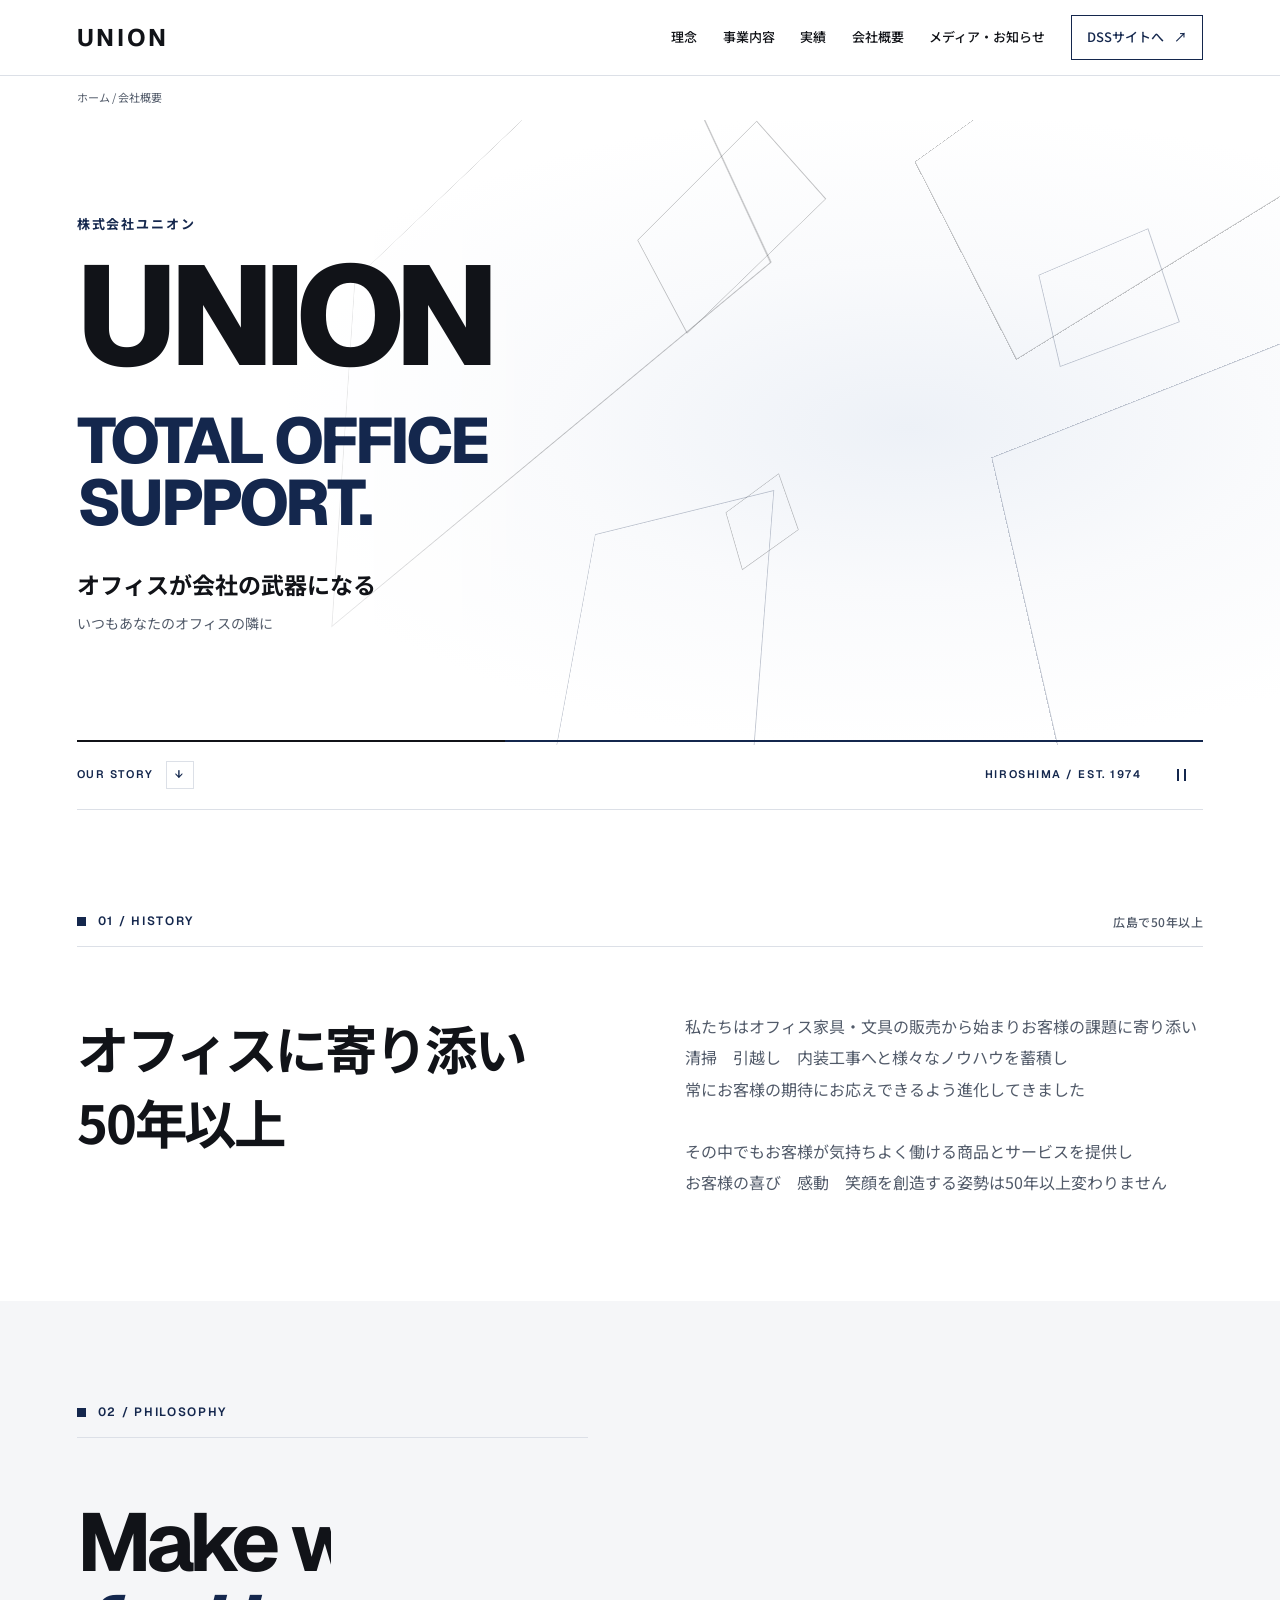
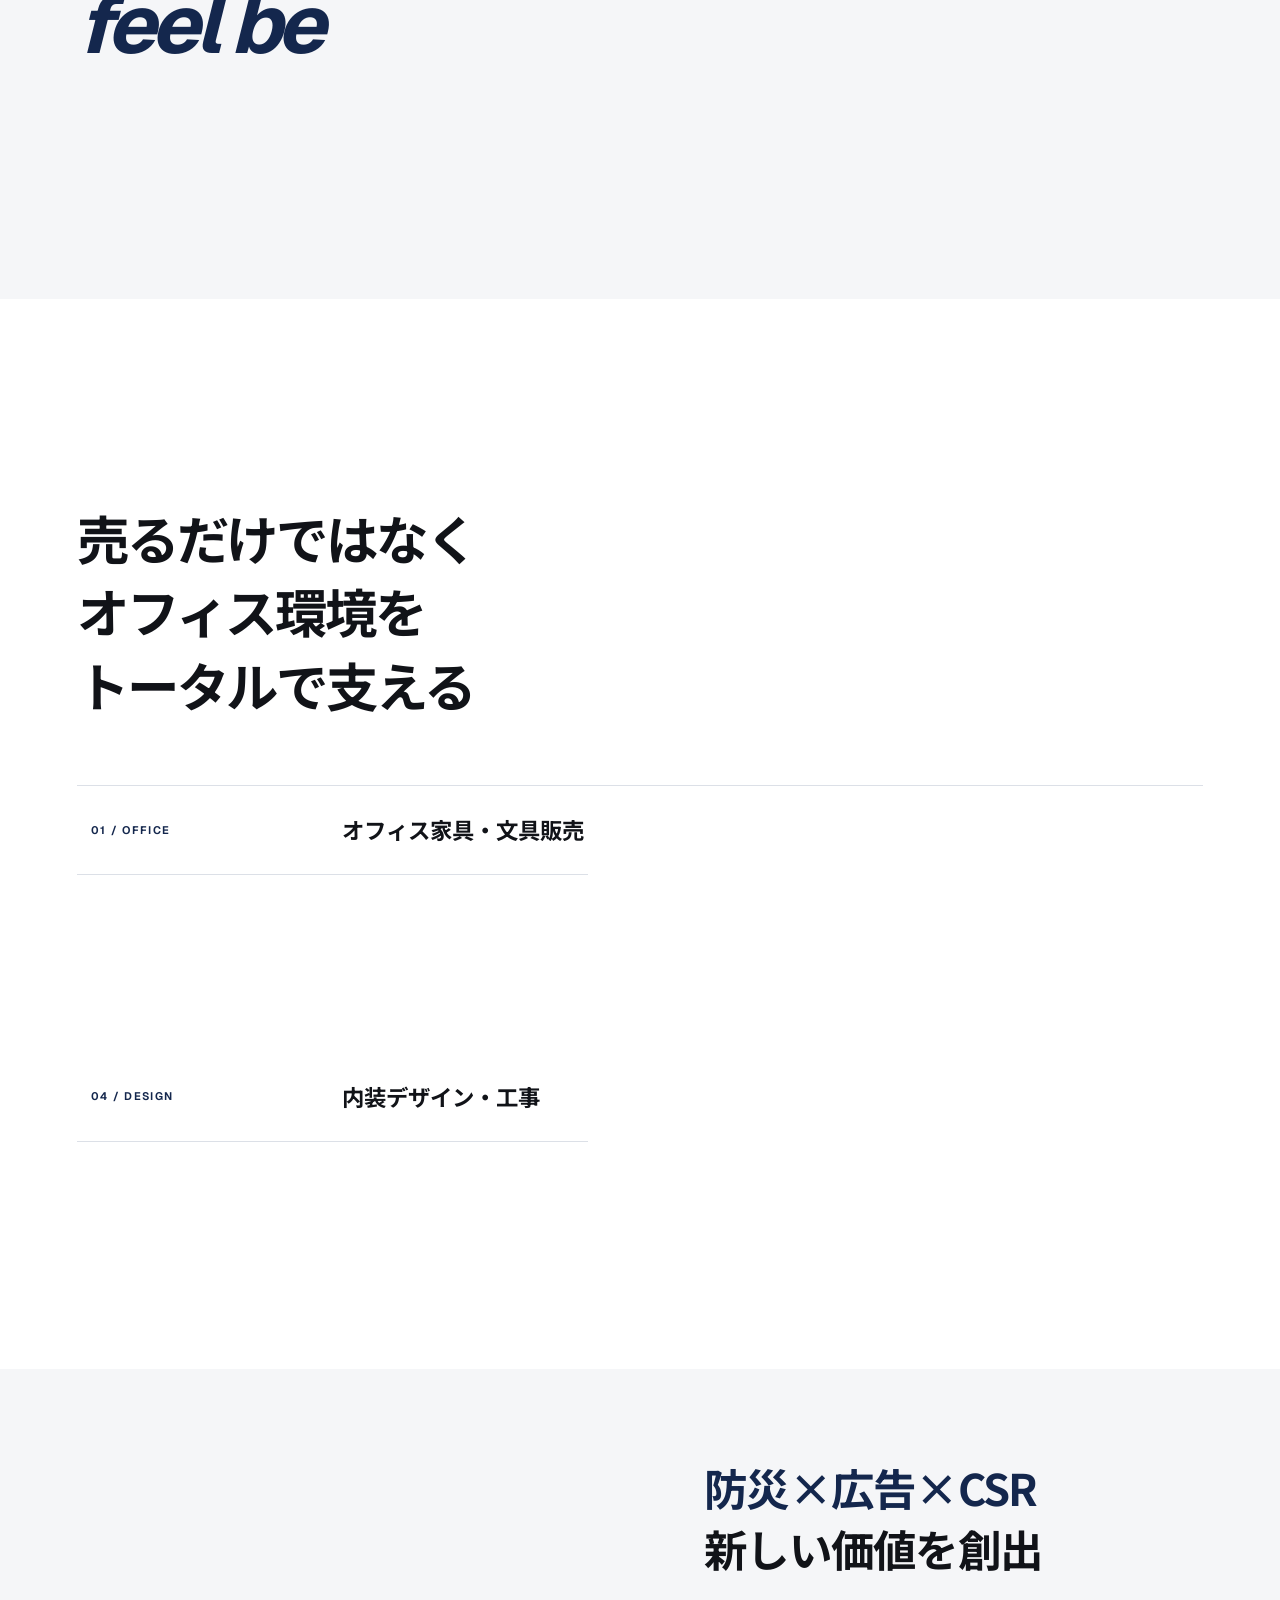
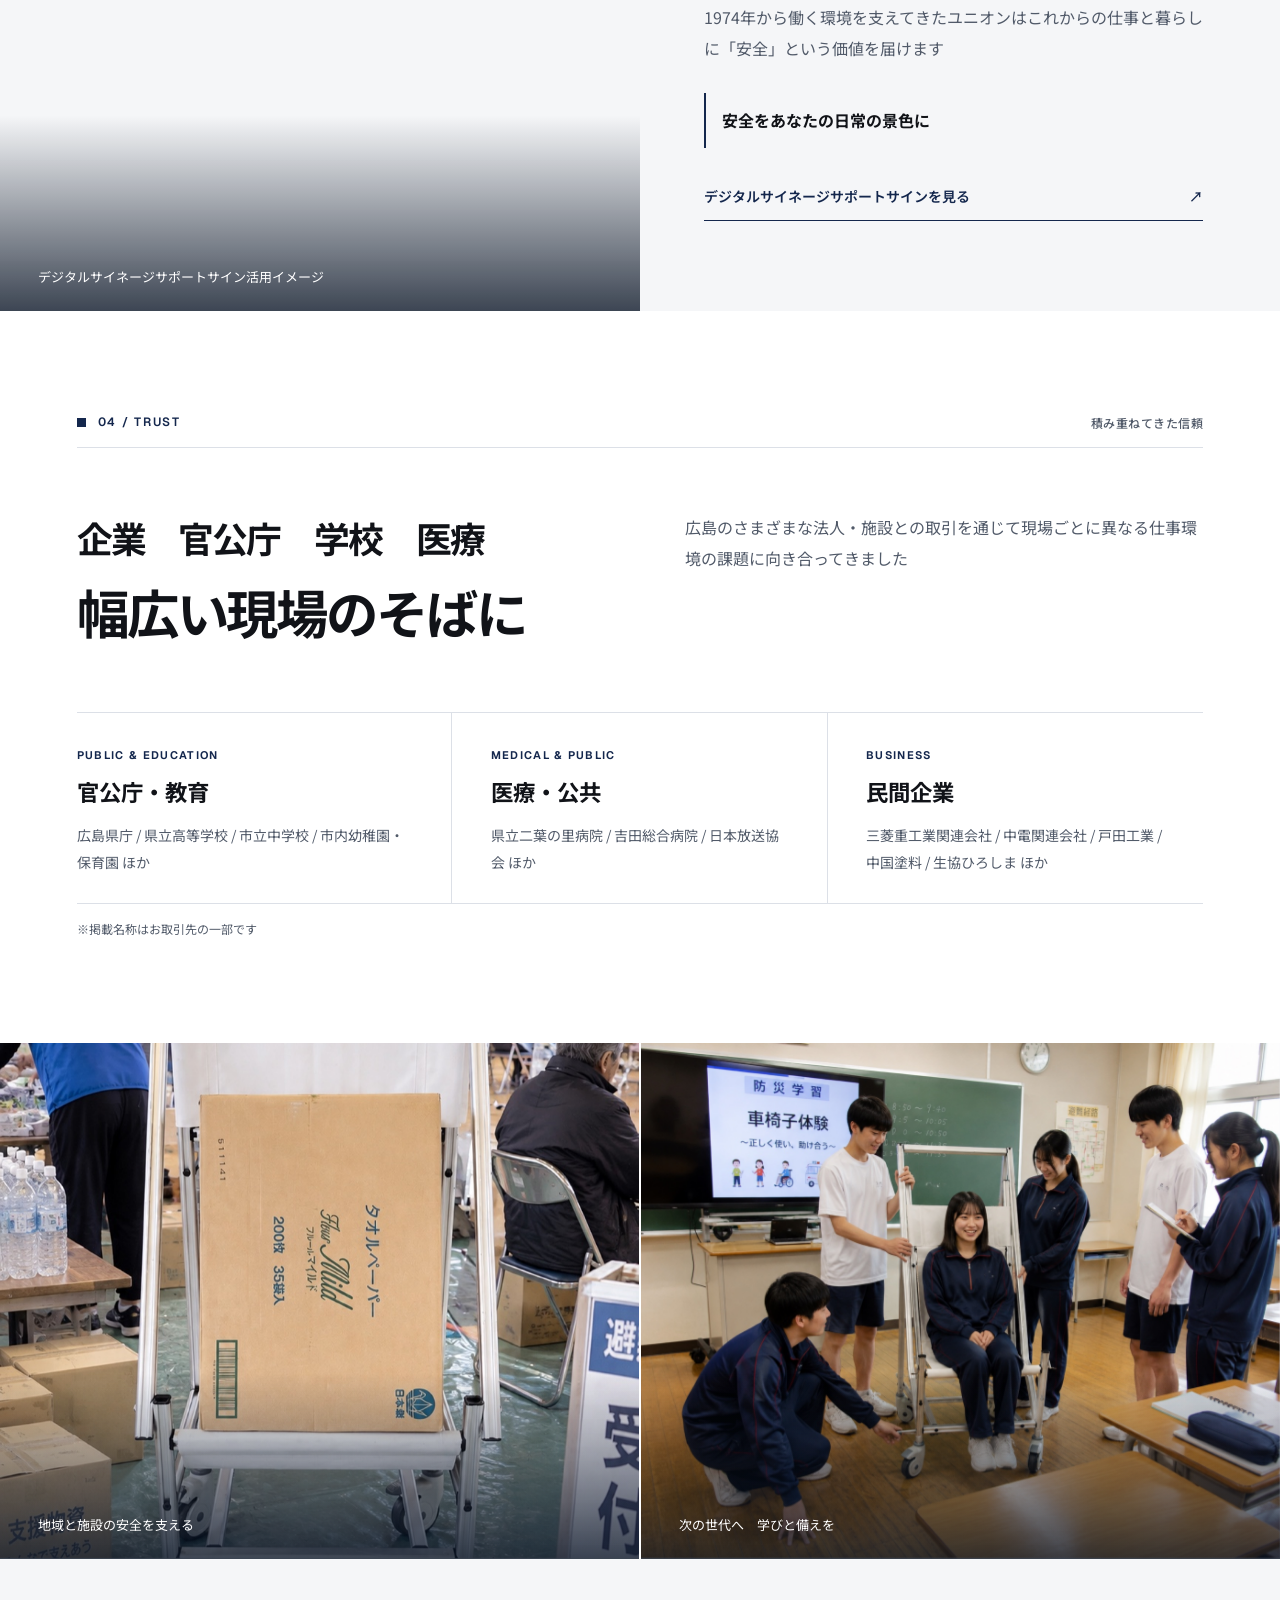
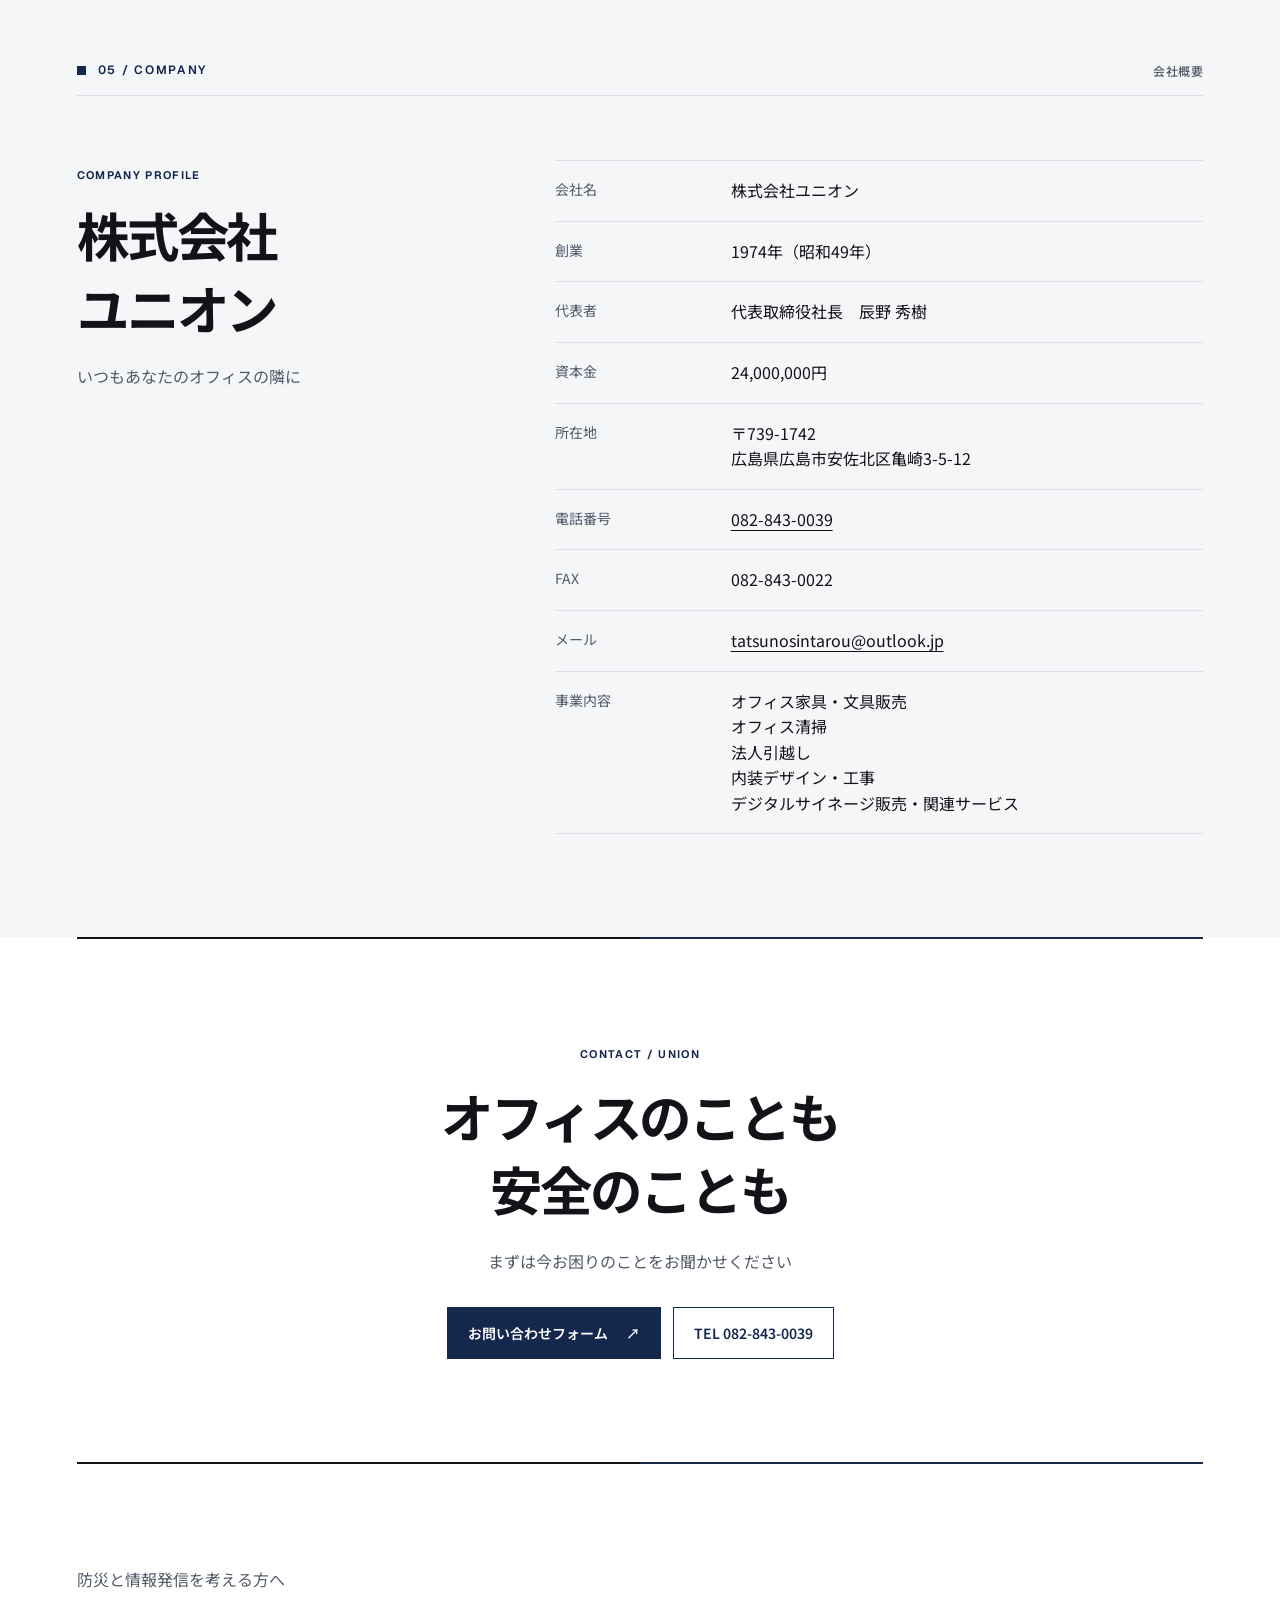
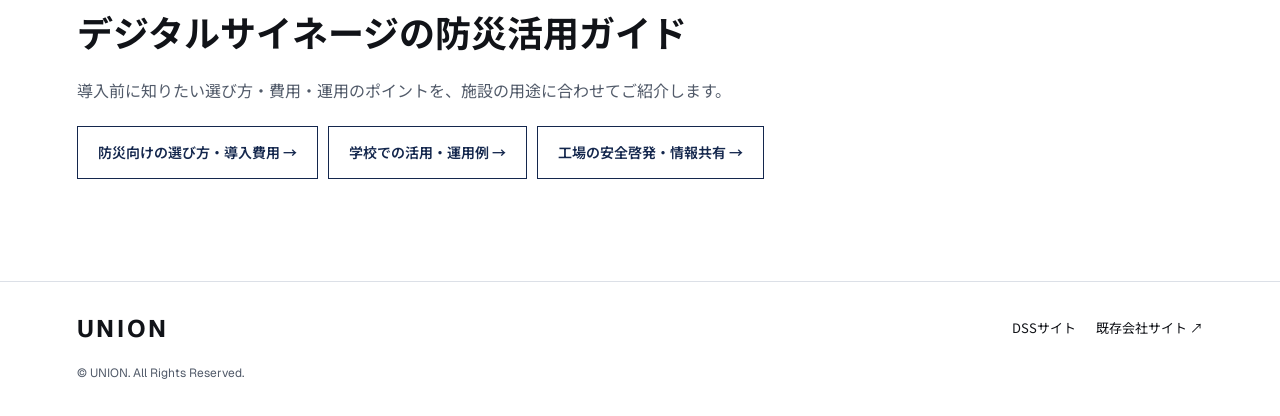
==== commit e68f2d3a: "Loop dimensional square motion on UNION company page" ====
--- a/company/index.html
+++ b/company/index.html
@@ -8,11 +8,11 @@
 <meta charset="UTF-8"><meta name="viewport" content="width=device-width,initial-scale=1"><meta name="theme-color" content="#ffffff">
 <title>株式会社ユニオンの会社概要｜広島のオフィス・サイネージ事業</title>
 <meta name="description" content="1974年創業、広島の株式会社ユニオンの会社概要。オフィス家具・文具、清掃、法人引越し、内装工事に加え、デジタルサイネージサポートサインを取り扱っています。">
-<link rel="icon" href="../assets/favicon.svg" type="image/svg+xml"><link rel="stylesheet" href="company.css?v=20261115"><script src="company.js?v=20261115" defer></script>
+<link rel="icon" href="../assets/favicon.svg" type="image/svg+xml"><link rel="stylesheet" href="company.css?v=20261115-2"><script src="company.js?v=20261115-2" defer></script>
 <link rel="canonical" href="https://tatuno21-dev.github.io/-GPT-HP/company/"><meta property="og:locale" content="ja_JP"><meta property="og:type" content="website"><meta property="og:title" content="株式会社ユニオンの会社概要｜広島のオフィス・サイネージ事業"><meta property="og:description" content="1974年創業、広島の株式会社ユニオンの会社概要。オフィス家具・文具、清掃、法人引越し、内装工事に加え、デジタルサイネージサポートサインを取り扱っています。"><meta property="og:url" content="https://tatuno21-dev.github.io/-GPT-HP/company/"><meta property="og:image" content="https://tatuno21-dev.github.io/-GPT-HP/assets/entrance.jpeg"><meta name="twitter:card" content="summary_large_image"><script type="application/ld+json">{"@context": "https://schema.org", "@graph": [{"@type": "WebPage", "@id": "https://tatuno21-dev.github.io/-GPT-HP/company/#webpage", "url": "https://tatuno21-dev.github.io/-GPT-HP/company/", "name": "株式会社ユニオンの会社概要｜広島のオフィス・サイネージ事業", "description": "1974年創業、広島の株式会社ユニオンの会社概要。オフィス家具・文具、清掃、法人引越し、内装工事に加え、デジタルサイネージサポートサインを取り扱っています。", "inLanguage": "ja", "publisher": {"@id": "https://tatuno21-dev.github.io/-GPT-HP/company/#organization"}}, {"@type": "BreadcrumbList", "itemListElement": [{"@type": "ListItem", "position": 1, "name": "ホーム", "item": "https://tatuno21-dev.github.io/-GPT-HP/"}, {"@type": "ListItem", "position": 2, "name": "会社概要", "item": "https://tatuno21-dev.github.io/-GPT-HP/company/"}]}, {"@type": "Organization", "@id": "https://tatuno21-dev.github.io/-GPT-HP/company/#organization", "name": "株式会社ユニオン", "url": "https://tatuno21-dev.github.io/-GPT-HP/company/", "telephone": "+81-82-843-0039"}]}</script></head>
 <body>
 <a class="skip" href="#main">本文へ移動</a>
-<header class="company-header"><a class="union-brand" href="../" aria-label="DSSサイトのトップへ"><span class="union-mark" aria-hidden="true"><i></i><i></i><i></i><i></i></span><span>UNION</span></a><nav aria-label="会社紹介メニュー"><a href="#philosophy">理念</a><a href="#business">事業内容</a><a href="#trust">実績</a><a href="#profile">会社概要</a><a href="../news/">メディア・お知らせ</a><a class="back-dss" href="../">DSSサイトへ <span>↗</span></a></nav><button class="menu-toggle" aria-expanded="false" aria-controls="company-mobile-nav" aria-label="メニューを開く"><span></span><span></span></button></header>
+<header class="company-header"><a class="union-brand" href="../" aria-label="DSSサイトのトップへ"><span>UNION</span></a><nav aria-label="会社紹介メニュー"><a href="#philosophy">理念</a><a href="#business">事業内容</a><a href="#trust">実績</a><a href="#profile">会社概要</a><a href="../news/">メディア・お知らせ</a><a class="back-dss" href="../">DSSサイトへ <span>↗</span></a></nav><button class="menu-toggle" aria-expanded="false" aria-controls="company-mobile-nav" aria-label="メニューを開く"><span></span><span></span></button></header>
 <nav id="company-mobile-nav" class="mobile-nav" hidden><a href="#philosophy">理念</a><a href="#business">事業内容</a><a href="#trust">実績</a><a href="#profile">会社概要</a><a href="../news/">メディア・お知らせ</a><a href="../">DSSサイトへ ↗</a></nav>
 <main id="main">
 <nav class="breadcrumbs" aria-label="パンくず"><a href="../">ホーム</a> / <span aria-current="page">会社概要</span></nav>
@@ -27,21 +27,24 @@
       <p class="hero-message">オフィスが会社の武器になる</p>
       <p class="hero-subtitle">いつもあなたのオフィスの隣に</p>
     </div>
-    <div class="hero-art" aria-hidden="true">
-      <div class="hero-art-grid"></div>
-      <div class="hero-art-axis hero-art-axis-x"></div>
-      <div class="hero-art-axis hero-art-axis-y"></div>
-      <div class="hero-logo">
-        <div class="logo-overlap"></div>
-        <div class="logo-frame logo-frame-black"></div>
-        <div class="logo-frame logo-frame-navy"></div>
-        <div class="logo-accent"></div>
+    <div id="hero-motion" class="hero-art" aria-hidden="true">
+      <div class="hero-space">
+        <span class="hero-square"></span>
+        <span class="hero-square"></span>
+        <span class="hero-square"></span>
+        <span class="hero-square"></span>
+        <span class="hero-square"></span>
+        <span class="hero-square"></span>
+        <span class="hero-square"></span>
       </div>
     </div>
   </div>
   <div class="hero-bottom">
     <a class="scroll" href="#history">OUR STORY <span aria-hidden="true">↓</span></a>
-    <span lang="en">HIROSHIMA / EST. 1974</span>
+    <div class="hero-meta">
+      <span lang="en">HIROSHIMA / EST. 1974</span>
+      <button class="motion-toggle" type="button" aria-controls="hero-motion" aria-label="背景のアニメーションを一時停止" aria-pressed="false" hidden><span aria-hidden="true"></span></button>
+    </div>
   </div>
 </section>
 
@@ -63,7 +66,7 @@
     <article class="reveal"><span>04 / DESIGN</span><h3>内装デザイン・工事</h3><p>働きやすさと企業らしさを形にする空間をご提案します</p></article>
     <article class="business-feature reveal"><span>05 / DIGITAL SIGNAGE</span><h3>デジタルサイネージ販売・関連サービス</h3><p>日常の情報発信から安全・防災の備えまで運用を含めて支えます</p></article></div></section>
 
-<section class="safety-bridge"><div class="bridge-image reveal"><img src="../assets/daily-use-image.jpeg" alt="商業施設の入口に設置されたデジタルサイネージサポートサイン" loading="lazy" decoding="async"><span>デジタルサイネージサポートサイン活用イメージ</span></div><div class="bridge-copy reveal"><span class="eyebrow">OFFICE TO SAFETY</span><h2>オフィスから<br>安全へ</h2><p>1974年から働く環境を支えてきたユニオンは<br>これからの仕事と暮らしに「安全」という価値を届けます</p><blockquote>安全をあなたの日常の景色に</blockquote><a href="../product/">デジタルサイネージサポートサインを見る <span>↗</span></a></div></section>
+<section class="safety-bridge"><div class="bridge-image reveal"><img src="../assets/daily-use-image.jpeg" alt="商業施設の入口に設置されたデジタルサイネージサポートサイン" loading="lazy" decoding="async"><span>デジタルサイネージサポートサイン活用イメージ</span></div><div class="bridge-copy reveal"><h2><span class="bridge-theme">防災×広告×CSR</span><br>新しい価値を創出</h2><p>1974年から働く環境を支えてきたユニオンは<br>これからの仕事と暮らしに「安全」という価値を届けます</p><blockquote>安全をあなたの日常の景色に</blockquote><a href="../product/">デジタルサイネージサポートサインを見る <span>↗</span></a></div></section>
 
 <section id="trust" class="trust section">
   <div class="section-label reveal"><span>04 / TRUST</span><span>積み重ねてきた信頼</span></div>
@@ -84,6 +87,6 @@
 
 <section class="company-contact reveal"><span>CONTACT / UNION</span><h2>オフィスのことも<br>安全のことも</h2><p>まずは今お困りのことをお聞かせください</p><div><a class="contact-primary" href="https://docs.google.com/forms/d/e/1FAIpQLSdQvwUCY77L22IvAKcECpF384Vm-meFKupwjZma_bfVFzkHiA/viewform?usp=publish-editor" target="_blank" rel="noopener noreferrer">お問い合わせフォーム <span>↗</span></a><a href="tel:0828430039">TEL 082-843-0039</a></div></section>
 <section class="dss-guides reveal" aria-labelledby="dss-guide-title"><p>防災と情報発信を考える方へ</p><h2 id="dss-guide-title">デジタルサイネージの防災活用ガイド</h2><p>導入前に知りたい選び方・費用・運用のポイントを、施設の用途に合わせてご紹介します。</p><div><a href="../disaster-prevention/">防災向けの選び方・導入費用 →</a><a href="../school/">学校での活用・運用例 →</a><a href="../factory/">工場の安全啓発・情報共有 →</a></div></section></main>
-<footer><a class="union-brand" href="../"><span class="union-mark" aria-hidden="true"><i></i><i></i><i></i><i></i></span><span>UNION</span></a><div><a href="../">DSSサイト</a><a href="https://www.bunguno-union.com/" target="_blank" rel="noopener noreferrer">既存会社サイト ↗</a></div><span>© UNION. All Rights Reserved.</span></footer>
+<footer><a class="union-brand" href="../"><span>UNION</span></a><div><a href="../">DSSサイト</a><a href="https://www.bunguno-union.com/" target="_blank" rel="noopener noreferrer">既存会社サイト ↗</a></div><span>© UNION. All Rights Reserved.</span></footer>
 </body>
 </html>
--- a/company/company.css
+++ b/company/company.css
@@ -50,11 +50,6 @@
   font: 700 24px/1 var(--english);
   letter-spacing: .11em;
 }
-.union-mark { display: inline-block; position: relative; flex: 0 0 28px; width: 28px; height: 28px; }
-.union-mark i { position: absolute; width: 19px; height: 19px; border: 2px solid var(--ink); left: 0; top: 0; }
-.union-mark i:nth-child(2) { left: 5px; top: 5px; border-color: var(--navy); }
-.union-mark i:nth-child(3) { left: 5px; top: 5px; width: 14px; height: 14px; border: 0; background: var(--navy); }
-.union-mark i:nth-child(4) { left: 24px; top: 0; width: 4px; height: 4px; border-width: 1px; border-color: var(--navy); }
 .company-header nav { display: flex; align-items: center; gap: clamp(14px, 2vw, 30px); font-size: 13px; font-weight: 500; }
 .company-header nav a:not(.back-dss):hover, footer a:hover { text-decoration: underline; text-underline-offset: 5px; }
 .back-dss { padding: 11px 15px; border: 1px solid var(--navy); color: var(--navy); }
@@ -68,12 +63,13 @@
 .company-hero { position: relative; overflow: hidden; padding: 12px var(--pad) 0; }
 .hero-content {
   display: grid;
-  grid-template-columns: 1.03fr 1fr;
-  align-items: center;
-  gap: clamp(24px, 6vw, 88px);
+  position: relative;
+  isolation: isolate;
+  grid-template-columns: minmax(0, 1fr);
+  align-items: center;
   min-height: clamp(475px, 65svh, 720px);
 }
-.hero-copy { padding-block: 26px; }
+.hero-copy { position: relative; z-index: 1; padding-block: 26px; }
 .hero-company { margin-bottom: 19px; color: var(--navy); font-size: 13px; font-weight: 700; letter-spacing: .14em; }
 .hero-copy h1 { font-family: var(--english); font-weight: 800; }
 .hero-word {
@@ -96,53 +92,94 @@
 .hero-message { margin-top: 28px; font-size: clamp(16px, 1.8vw, 26px); font-weight: 700; }
 .hero-subtitle { margin-top: 3px; color: var(--muted); font-size: 14px; }
 
+/* Thin outlines travel on separate depth planes and meet around a shared center. */
 .hero-art {
-  position: relative;
-  isolation: isolate;
-  width: min(100%, 560px);
+  position: absolute;
+  inset: -34px calc(-1 * var(--pad)) -28px 10%;
+  overflow: hidden;
+  pointer-events: none;
+  background: radial-gradient(ellipse at 66% 51%, #edf1f7, #f9fafc 35%, #fff 68%);
+  mask-image: linear-gradient(to right, transparent 1%, #000 33%);
+}
+.hero-space {
+  position: absolute;
+  inset: 0;
+  perspective: 820px;
+  perspective-origin: 65% 50%;
+}
+.hero-square {
+  position: absolute;
+  left: 65%;
+  top: 50%;
+  width: var(--size);
   aspect-ratio: 1;
-  justify-self: end;
-  overflow: hidden;
-  border: 1px solid var(--line);
-  background-color: #f8f9fb;
-}
-.hero-art-grid {
-  position: absolute;
-  inset: 0;
-  background-image: linear-gradient(to right, #172c5110 1px, transparent 1px),
-                    linear-gradient(to bottom, #172c5110 1px, transparent 1px);
-  background-size: 12.5% 12.5%;
-  background-position: center;
-}
-.hero-art-axis { position: absolute; background: var(--navy); opacity: .26; }
-.hero-art-axis-x { top: 65%; left: 0; width: 100%; height: 1px; animation: draw-x 1s var(--ease) both; }
-.hero-art-axis-y { top: 0; left: 65%; width: 1px; height: 100%; animation: draw-y 1s var(--ease) .16s both; }
-.hero-logo { position: absolute; inset: 0; }
-.logo-frame { position: absolute; width: 44%; height: 44%; border: clamp(4px, .8vw, 12px) solid; }
-.logo-frame-black {
-  top: 22%; left: 22%; border-color: var(--ink);
-  --start-x: -70%; --start-y: -35%;
-  animation: assemble 1s var(--ease) .12s both;
-}
-.logo-frame-navy {
-  top: 34%; left: 34%; border-color: var(--navy);
-  --start-x: 70%; --start-y: 35%;
-  animation: assemble 1.12s var(--ease) .2s both;
-}
-.logo-overlap {
-  position: absolute;
-  top: 34%; left: 34%; width: 32%; height: 32%;
-  background: var(--navy);
-  transform-origin: bottom left;
-  animation: fill-square .48s var(--ease) .94s both;
-}
-.logo-accent {
-  position: absolute;
-  top: 12%; right: 12%; width: 7%; height: 7%;
-  border: clamp(2px, .42vw, 6px) solid var(--navy);
-  --start-x: 130%; --start-y: -130%;
-  animation: assemble .62s var(--ease) .74s both;
-}
+  border: 1px solid currentColor;
+  color: var(--navy);
+  opacity: var(--near-opacity);
+  transform: translate(-50%, -50%) translate3d(var(--rest-x), var(--rest-y), var(--depth))
+             rotateX(12deg) rotateY(-18deg) rotateZ(var(--angle));
+  animation: square-orbit 9s infinite both;
+  animation-delay: var(--delay);
+}
+.hero-square:nth-child(odd) { color: var(--ink); }
+.hero-square:nth-child(1) {
+  --size: clamp(250px, 34vw, 530px);
+  --far-x: -76%; --far-y: -29%; --rest-x: -7%; --rest-y: -5%;
+  --depth: 120px; --angle: -11deg; --near-opacity: .38; --delay: -.35s;
+}
+.hero-square:nth-child(2) {
+  --size: clamp(210px, 30vw, 455px);
+  --far-x: 77%; --far-y: 34%; --rest-x: 12%; --rest-y: 5%;
+  --depth: 65px; --angle: 5deg; --near-opacity: .73; --delay: -.16s;
+}
+.hero-square:nth-child(3) {
+  --size: clamp(177px, 25vw, 390px);
+  --far-x: 61%; --far-y: -81%; --rest-x: -5%; --rest-y: -2%;
+  --depth: 10px; --angle: -5deg; --near-opacity: .55; --delay: .02s;
+}
+.hero-square:nth-child(4) {
+  --size: clamp(140px, 21vw, 325px);
+  --far-x: -92%; --far-y: 83%; --rest-x: 4%; --rest-y: 4%;
+  --depth: -42px; --angle: 14deg; --near-opacity: .82; --delay: -.24s;
+}
+.hero-square:nth-child(5) {
+  --size: clamp(113px, 16vw, 245px);
+  --far-x: -96%; --far-y: -110%; --rest-x: -10%; --rest-y: 5%;
+  --depth: -105px; --angle: -18deg; --near-opacity: .65; --delay: -.08s;
+}
+.hero-square:nth-child(6) {
+  --size: clamp(80px, 11vw, 170px);
+  --far-x: 173%; --far-y: -104%; --rest-x: 7%; --rest-y: -7%;
+  --depth: -148px; --angle: 8deg; --near-opacity: .88; --delay: -.31s;
+}
+.hero-square:nth-child(7) {
+  --size: clamp(53px, 7vw, 118px);
+  --far-x: -190%; --far-y: 138%; --rest-x: 3%; --rest-y: 8%;
+  --depth: -196px; --angle: -10deg; --near-opacity: .55; --delay: -.13s;
+}
+.hero-art.is-paused .hero-square { animation-play-state: paused; }
+
+@keyframes square-orbit {
+  0%, 100% {
+    transform: translate(-50%, -50%) translate3d(var(--far-x), var(--far-y), var(--depth))
+               rotateX(28deg) rotateY(-30deg) rotateZ(calc(var(--angle) - 14deg));
+    opacity: .27;
+    animation-timing-function: cubic-bezier(.25,.1,.21,1);
+  }
+  47% {
+    transform: translate(-50%, -50%) translate3d(0, 0, var(--depth))
+               rotateX(7deg) rotateY(-11deg) rotateZ(var(--angle));
+    opacity: var(--near-opacity);
+    animation-timing-function: ease-in-out;
+  }
+  57% {
+    transform: translate(-50%, -50%) translate3d(var(--rest-x), var(--rest-y), var(--depth))
+               rotateX(11deg) rotateY(-15deg) rotateZ(calc(var(--angle) + 3deg));
+    opacity: var(--near-opacity);
+    animation-timing-function: cubic-bezier(.54,0,.55,1);
+  }
+}
+
 .hero-bottom {
   position: relative;
   margin-top: 23px;
@@ -165,6 +202,25 @@
   height: 2px;
   background: linear-gradient(90deg, var(--ink) 0 38%, var(--navy) 38% 100%);
   animation: draw-x 1.2s var(--ease) .22s both;
+}
+.hero-meta { display: flex; align-items: center; gap: clamp(6px, 1.4vw, 18px); }
+.motion-toggle {
+  display: grid;
+  place-items: center;
+  width: 44px;
+  height: 44px;
+  padding: 0;
+  border: 0;
+  background: transparent;
+  cursor: pointer;
+}
+.motion-toggle > span { width: 9px; height: 12px; border-inline: 2px solid currentColor; }
+.motion-toggle[aria-pressed="true"] > span {
+  width: 0; height: 0;
+  border: 6px solid transparent;
+  border-left: 9px solid currentColor;
+  border-right: 0;
+  margin-left: 3px;
 }
 .scroll { display: inline-flex; align-items: center; gap: 12px; min-height: 44px; }
 .scroll span { display: grid; place-items: center; width: 28px; height: 28px; border: 1px solid var(--line); transition: transform .25s; }
@@ -241,7 +297,7 @@
   border-bottom: 1px solid var(--line);
 }
 .business-list article:hover { background-color: var(--fog); }
-.business-list article > span, .client-groups article > span, .eyebrow, .profile-title > span, .company-contact > span {
+.business-list article > span, .client-groups article > span, .profile-title > span, .company-contact > span {
   color: var(--navy);
   font: 650 11px/1.5 var(--english);
   letter-spacing: .12em;
@@ -271,7 +327,8 @@
   font-size: 13px;
 }
 .bridge-copy { padding: clamp(44px, 7vw, 105px) var(--pad) clamp(44px, 7vw, 105px) clamp(27px, 5vw, 84px); }
-.bridge-copy h2 { margin-block: 15px 22px; }
+.bridge-copy h2 { margin-block: 0 22px; font-size: clamp(25px, 3.4vw, 51px); }
+.bridge-theme { color: var(--navy); font-feature-settings: "palt"; }
 .bridge-copy p { color: var(--muted); }
 .bridge-copy p br { display: none; }
 .bridge-copy blockquote { margin-top: 28px; padding: 12px 0 12px 16px; border-left: 2px solid var(--navy); font-weight: 700; }
@@ -374,13 +431,9 @@
 .bridge-image.is-visible img, .field-gallery figure.is-visible img { animation: photo-in .95s var(--ease) both; }
 .bridge-copy.is-visible { animation: rise .75s var(--ease) both; }
 
-@keyframes assemble { from { opacity: 0; transform: translate(var(--start-x), var(--start-y)); } }
-@keyframes fill-square { from { transform: scale(.12); opacity: 0; } }
 @keyframes word-in { from { clip-path: inset(0 100% 0 0); transform: translateX(-9px); } }
 @keyframes draw-x { from { transform: scaleX(0); } }
-@keyframes draw-y { from { transform: scaleY(0); } }
-.hero-art-axis-x, .hero-bottom::before, .company-contact::before, .dss-guides::before { transform-origin: left; }
-.hero-art-axis-y { transform-origin: top; }
+.hero-bottom::before, .company-contact::before, .dss-guides::before { transform-origin: left; }
 @keyframes sweep {
   from { transform: scaleX(0); opacity: 1; transform-origin: left; }
   70% { transform: scaleX(1); opacity: 1; transform-origin: left; }
@@ -418,22 +471,25 @@
     border-bottom: 1px solid var(--line);
   }
   .mobile-nav a { padding-block: 13px; border-bottom: 1px solid var(--line); font-size: 14px; }
-  .hero-content { min-height: 0; }
+  .hero-content { min-height: 490px; }
 }
 
 @media (max-width: 700px) {
   :root { --pad: 6vw; }
   .union-brand { font-size: 21px; }
-  .hero-content { grid-template-columns: minmax(0, 1fr); gap: 19px; }
+  .hero-content { min-height: 0; padding-bottom: clamp(180px, 50vw, 330px); }
   .hero-copy { padding-block: 8px 0; }
   .hero-company { margin-bottom: 12px; }
   .hero-word { font-size: clamp(69px, 19vw, 114px); }
   .hero-tagline { margin-top: 12px; font-size: clamp(35px, 9.8vw, 57px); }
   .hero-message { margin-top: 17px; }
-  .hero-art { justify-self: center; width: min(100%, 430px); aspect-ratio: 1.45; }
-  .hero-logo { inset: 50% auto auto 50%; width: min(70%, 300px); aspect-ratio: 1; transform: translate(-50%, -50%); }
-  .hero-art-axis-x { top: 71%; }
-  .hero-art-axis-y { left: 61%; }
+  .hero-art {
+    inset: 100px calc(-1 * var(--pad)) -15px;
+    mask-image: linear-gradient(to bottom, transparent, #000 50%);
+    background: radial-gradient(ellipse at 64% 68%, #eff2f7, #fafbfd 49%, #fff 74%);
+  }
+  .hero-space { perspective: 690px; perspective-origin: 63% 64%; }
+  .hero-square { left: 63%; top: 64%; }
   .hero-bottom { margin-top: 15px; min-height: 57px; font-size: 10px; letter-spacing: .1em; }
   .history-lead, .philosophy-grid, .business-heading, .trust-heading, .profile-grid, .safety-bridge { grid-template-columns: minmax(0, 1fr); gap: 20px; }
   .history-title-line { white-space: normal; }
@@ -454,4 +510,5 @@
   html { scroll-behavior: auto; }
   *, *::before, *::after { animation: none !important; transition: none !important; }
   .scroll:hover span { transform: none; }
-}
+  .motion-toggle { display: none; }
+}
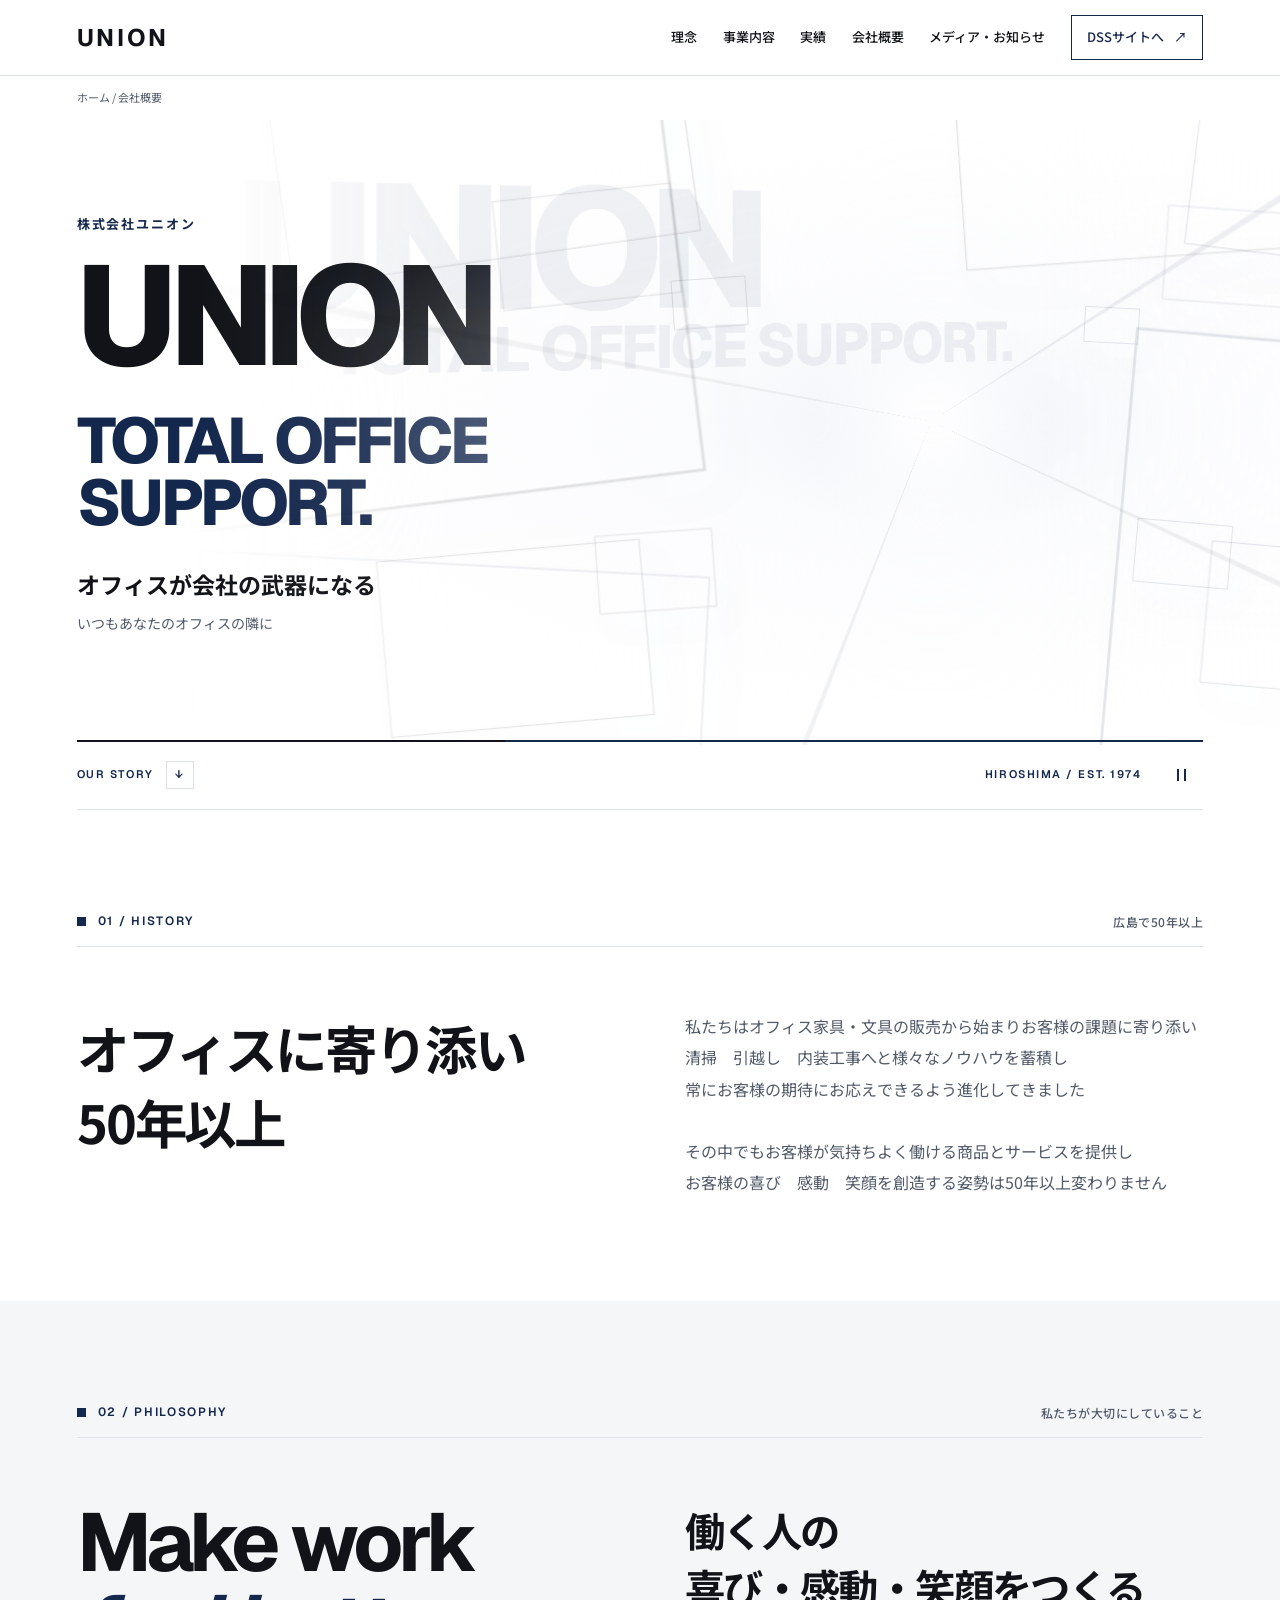
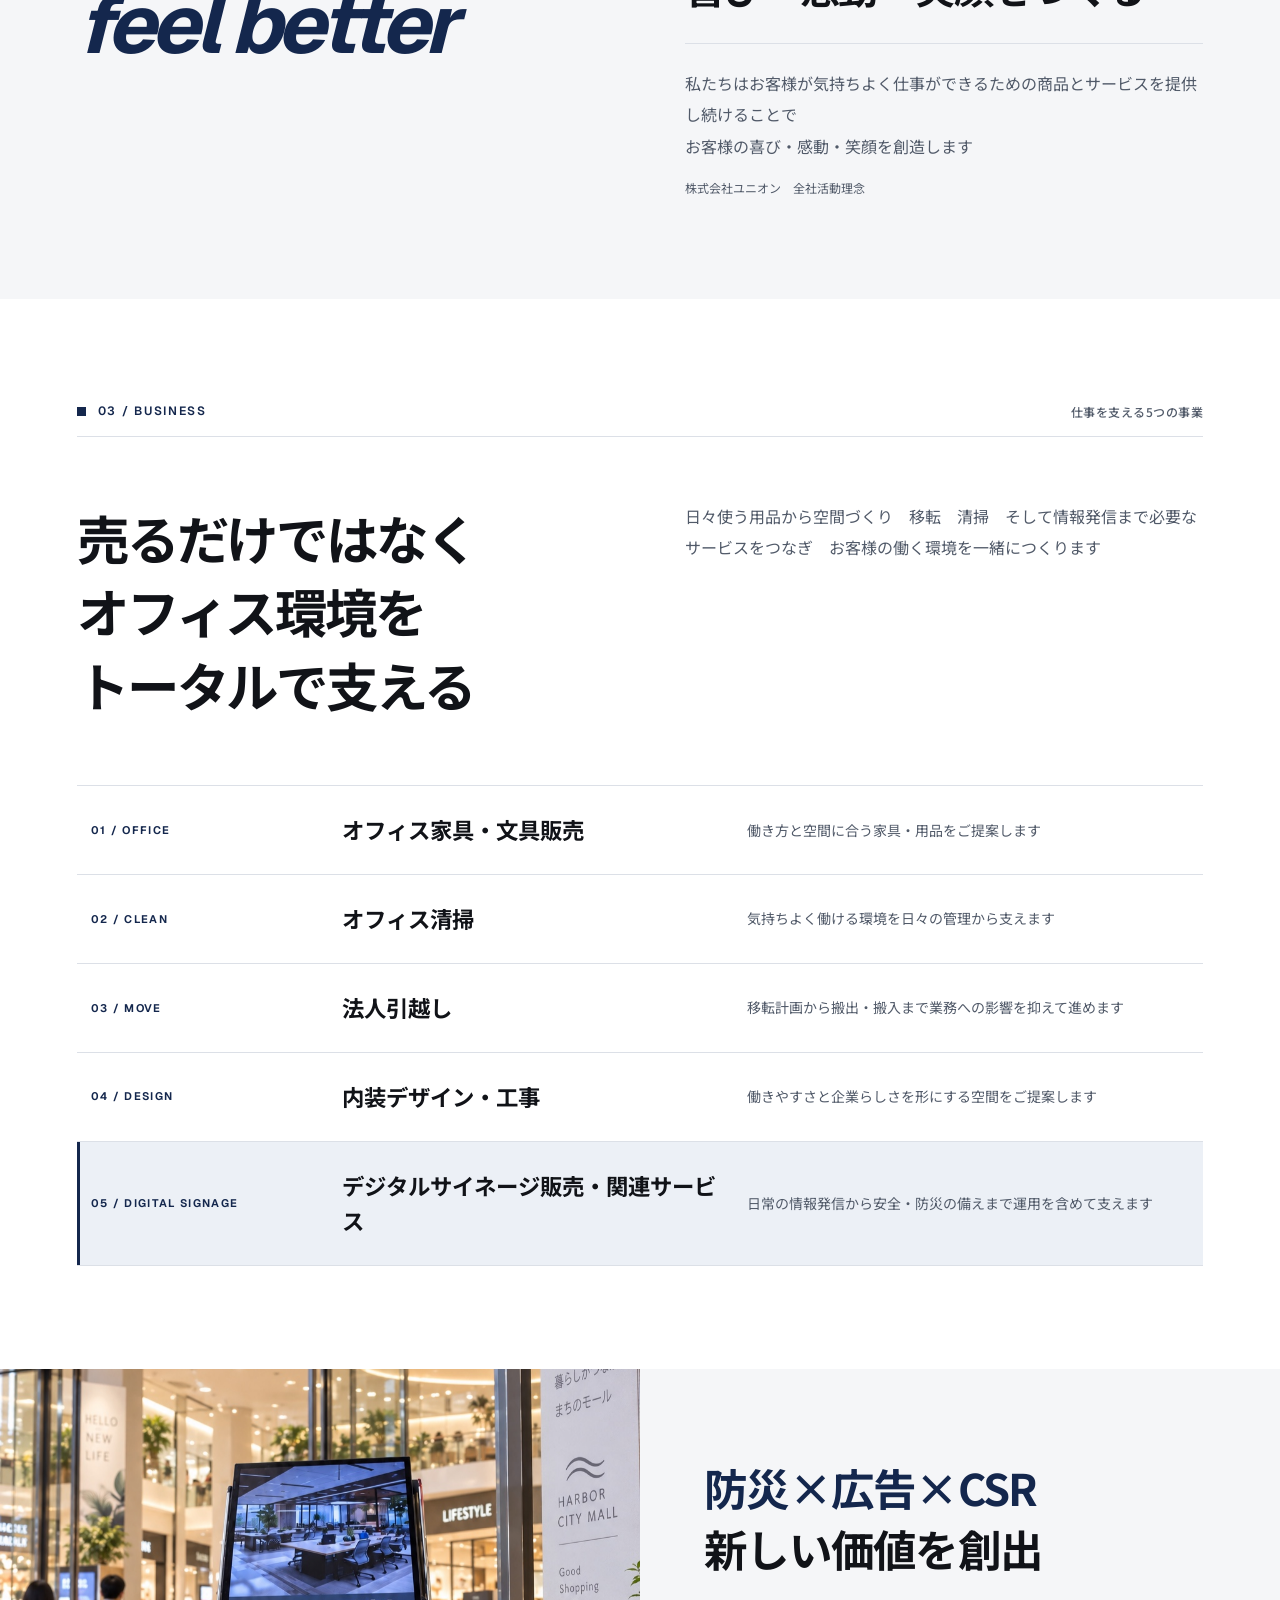
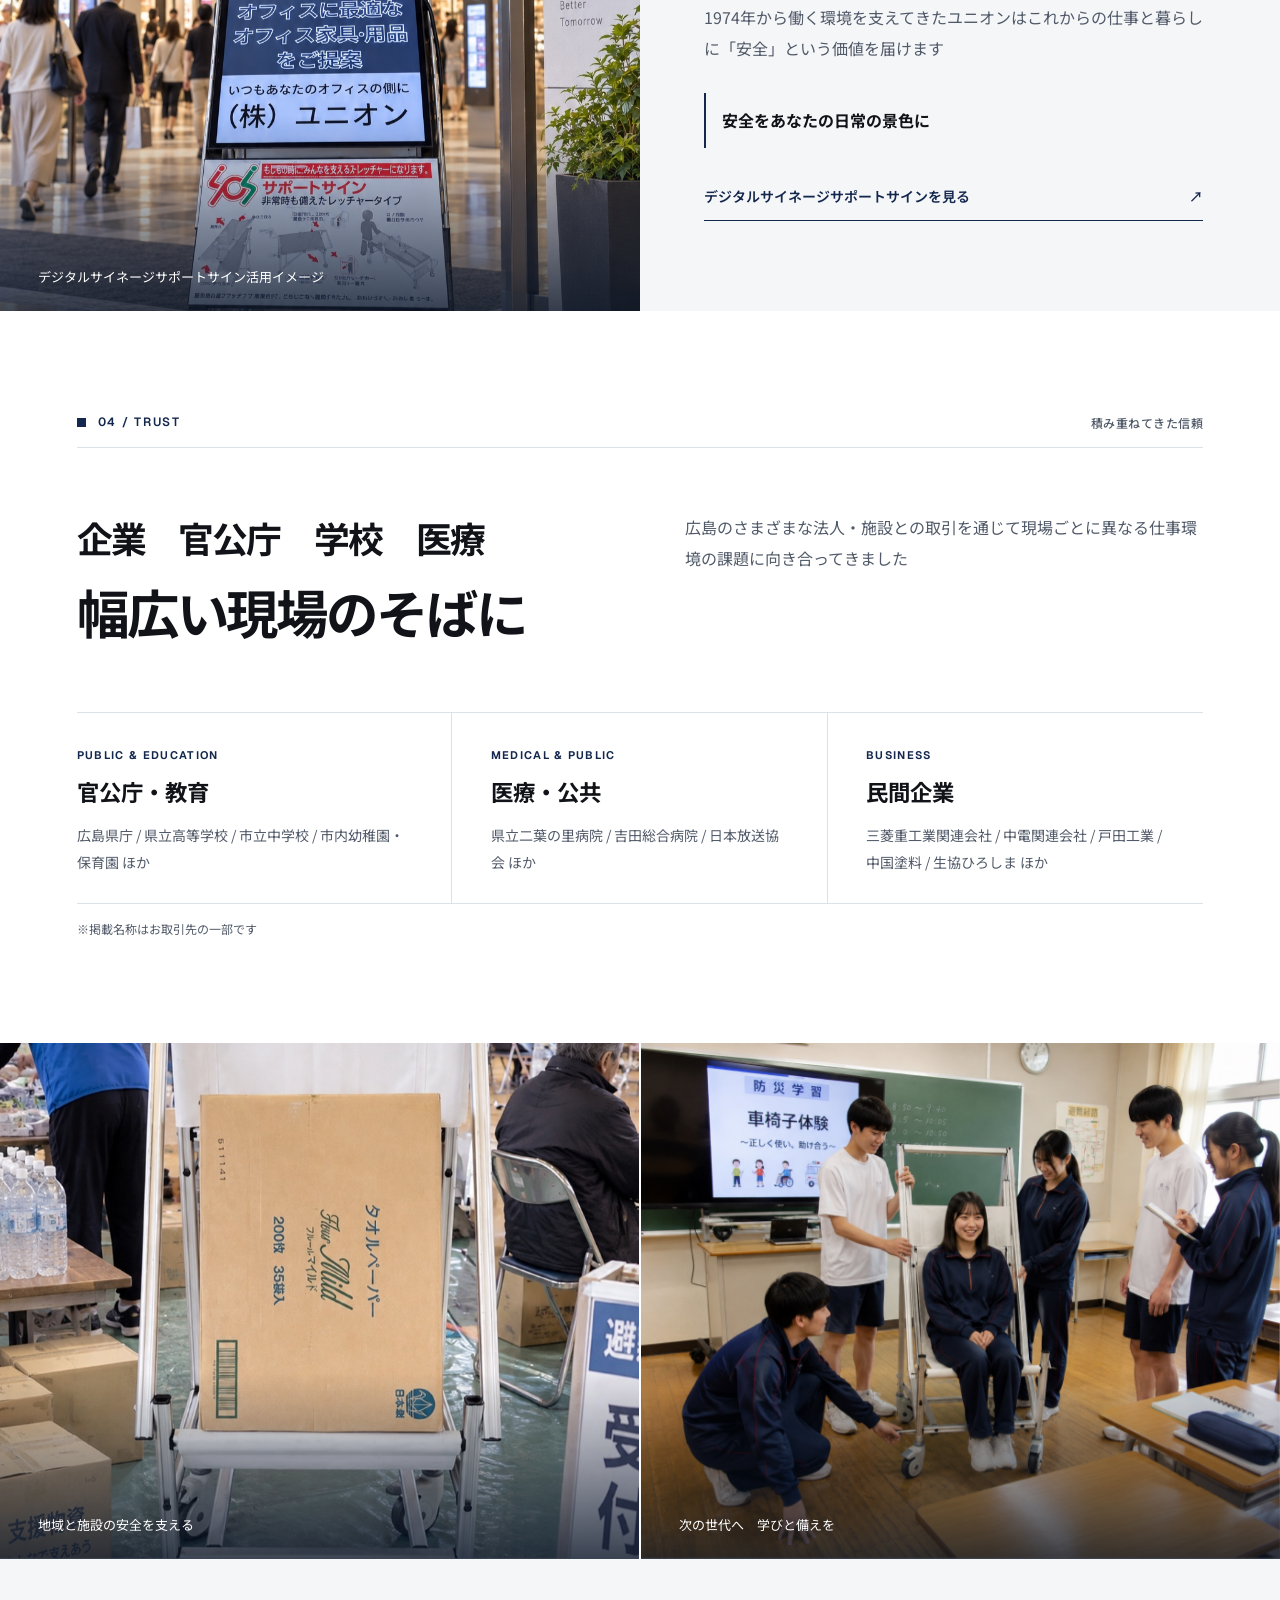
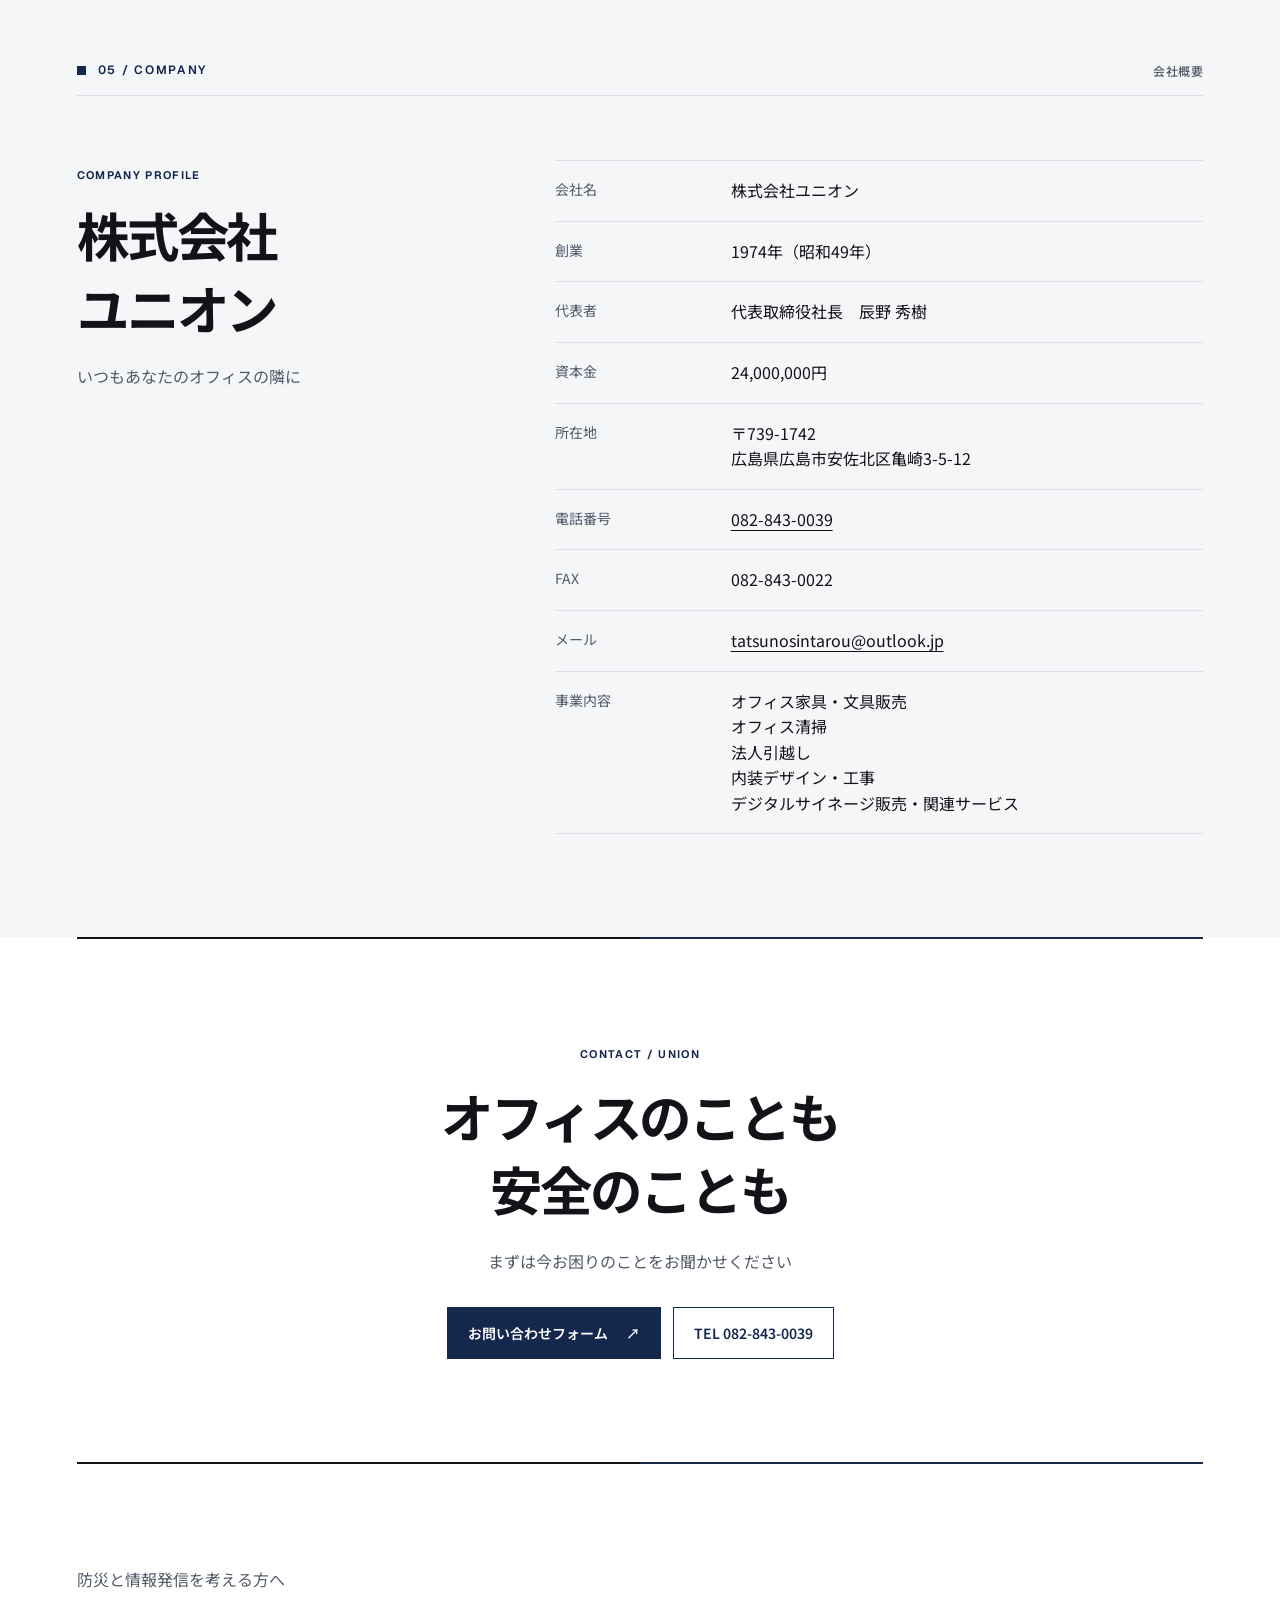
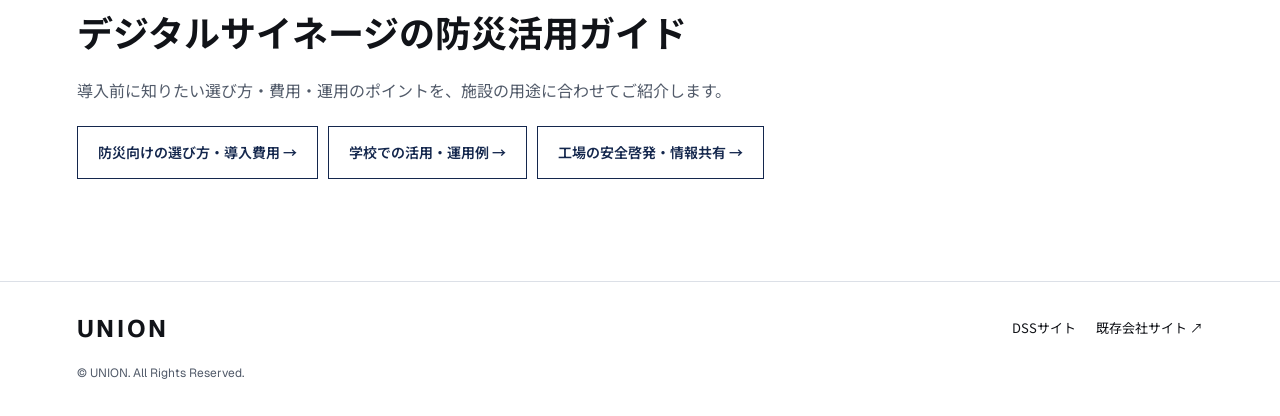
==== commit 817a714a: "Build a perspective frame corridor in UNION hero" ====
--- a/company/index.html
+++ b/company/index.html
@@ -8,7 +8,7 @@
 <meta charset="UTF-8"><meta name="viewport" content="width=device-width,initial-scale=1"><meta name="theme-color" content="#ffffff">
 <title>株式会社ユニオンの会社概要｜広島のオフィス・サイネージ事業</title>
 <meta name="description" content="1974年創業、広島の株式会社ユニオンの会社概要。オフィス家具・文具、清掃、法人引越し、内装工事に加え、デジタルサイネージサポートサインを取り扱っています。">
-<link rel="icon" href="../assets/favicon.svg" type="image/svg+xml"><link rel="stylesheet" href="company.css?v=20261115-2"><script src="company.js?v=20261115-2" defer></script>
+<link rel="icon" href="../assets/favicon.svg" type="image/svg+xml"><link rel="stylesheet" href="company.css?v=20261115-3"><script src="company.js?v=20261115-3" defer></script>
 <link rel="canonical" href="https://tatuno21-dev.github.io/-GPT-HP/company/"><meta property="og:locale" content="ja_JP"><meta property="og:type" content="website"><meta property="og:title" content="株式会社ユニオンの会社概要｜広島のオフィス・サイネージ事業"><meta property="og:description" content="1974年創業、広島の株式会社ユニオンの会社概要。オフィス家具・文具、清掃、法人引越し、内装工事に加え、デジタルサイネージサポートサインを取り扱っています。"><meta property="og:url" content="https://tatuno21-dev.github.io/-GPT-HP/company/"><meta property="og:image" content="https://tatuno21-dev.github.io/-GPT-HP/assets/entrance.jpeg"><meta name="twitter:card" content="summary_large_image"><script type="application/ld+json">{"@context": "https://schema.org", "@graph": [{"@type": "WebPage", "@id": "https://tatuno21-dev.github.io/-GPT-HP/company/#webpage", "url": "https://tatuno21-dev.github.io/-GPT-HP/company/", "name": "株式会社ユニオンの会社概要｜広島のオフィス・サイネージ事業", "description": "1974年創業、広島の株式会社ユニオンの会社概要。オフィス家具・文具、清掃、法人引越し、内装工事に加え、デジタルサイネージサポートサインを取り扱っています。", "inLanguage": "ja", "publisher": {"@id": "https://tatuno21-dev.github.io/-GPT-HP/company/#organization"}}, {"@type": "BreadcrumbList", "itemListElement": [{"@type": "ListItem", "position": 1, "name": "ホーム", "item": "https://tatuno21-dev.github.io/-GPT-HP/"}, {"@type": "ListItem", "position": 2, "name": "会社概要", "item": "https://tatuno21-dev.github.io/-GPT-HP/company/"}]}, {"@type": "Organization", "@id": "https://tatuno21-dev.github.io/-GPT-HP/company/#organization", "name": "株式会社ユニオン", "url": "https://tatuno21-dev.github.io/-GPT-HP/company/", "telephone": "+81-82-843-0039"}]}</script></head>
 <body>
 <a class="skip" href="#main">本文へ移動</a>
@@ -28,7 +28,18 @@
       <p class="hero-subtitle">いつもあなたのオフィスの隣に</p>
     </div>
     <div id="hero-motion" class="hero-art" aria-hidden="true">
+      <div class="hero-depth-type">
+        <span>UNION</span>
+        <span>TOTAL OFFICE SUPPORT.</span>
+      </div>
       <div class="hero-space">
+        <span class="hero-square"></span>
+        <span class="hero-square"></span>
+        <span class="hero-square"></span>
+        <span class="hero-square"></span>
+        <span class="hero-square"></span>
+        <span class="hero-square"></span>
+        <span class="hero-square"></span>
         <span class="hero-square"></span>
         <span class="hero-square"></span>
         <span class="hero-square"></span>
--- a/company/company.css
+++ b/company/company.css
@@ -69,7 +69,7 @@
   align-items: center;
   min-height: clamp(475px, 65svh, 720px);
 }
-.hero-copy { position: relative; z-index: 1; padding-block: 26px; }
+.hero-copy { position: relative; z-index: 2; padding-block: 26px; }
 .hero-company { margin-bottom: 19px; color: var(--navy); font-size: 13px; font-weight: 700; letter-spacing: .14em; }
 .hero-copy h1 { font-family: var(--english); font-weight: 800; }
 .hero-word {
@@ -92,92 +92,133 @@
 .hero-message { margin-top: 28px; font-size: clamp(16px, 1.8vw, 26px); font-weight: 700; }
 .hero-subtitle { margin-top: 3px; color: var(--muted); font-size: 14px; }
 
-/* Thin outlines travel on separate depth planes and meet around a shared center. */
+/* A typographic corridor of outline frames converges on one vanishing point. */
 .hero-art {
   position: absolute;
   inset: -34px calc(-1 * var(--pad)) -28px 10%;
   overflow: hidden;
   pointer-events: none;
-  background: radial-gradient(ellipse at 66% 51%, #edf1f7, #f9fafc 35%, #fff 68%);
-  mask-image: linear-gradient(to right, transparent 1%, #000 33%);
+  z-index: 3;
+  background:
+    radial-gradient(circle at 68% 50%, #ffffffd9 0 3%, transparent 15%),
+    radial-gradient(ellipse at 68% 50%, #e8edf5b3 0, #f5f7fa70 23%, transparent 66%);
+  mask-image: linear-gradient(to right, transparent 0, #000 24%);
+}
+.hero-art::after {
+  content: '';
+  position: absolute;
+  inset: 0;
+  background: linear-gradient(90deg, #fff 0, transparent 24% 78%, #fff 100%);
+  opacity: .12;
+  z-index: 1;
+}
+.hero-depth-type {
+  position: absolute;
+  inset: 12% 0 auto 4%;
+  z-index: 0;
+  color: var(--navy);
+  font: 800 clamp(95px, 15vw, 230px)/.72 var(--english);
+  letter-spacing: -.075em;
+  opacity: .07;
+  transform: perspective(900px) rotateY(12deg) translateZ(-150px);
+  animation: depth-type-breathe 9s ease-in-out infinite;
+  white-space: nowrap;
+}
+.hero-depth-type span { display: block; }
+.hero-depth-type span:last-child {
+  margin-top: .27em;
+  margin-left: 7vw;
+  font-size: .36em;
+  letter-spacing: -.035em;
 }
 .hero-space {
   position: absolute;
   inset: 0;
-  perspective: 820px;
-  perspective-origin: 65% 50%;
+  z-index: 2;
+  perspective: 960px;
+  perspective-origin: 68% 50%;
+  transform-style: preserve-3d;
+  background:
+    conic-gradient(from 28deg at 68% 50%, transparent 0 8%, #14274d12 8.1% 8.25%, transparent 8.35% 24%, #11131810 24.1% 24.22%, transparent 24.32% 48%, #14274d10 48.1% 48.22%, transparent 48.32% 70%, #1113180d 70.1% 70.22%, transparent 70.32%);
 }
 .hero-square {
   position: absolute;
-  left: 65%;
+  left: 68%;
   top: 50%;
-  width: var(--size);
-  aspect-ratio: 1;
-  border: 1px solid currentColor;
+  width: var(--width);
+  height: var(--height);
+  border: var(--stroke, 1px) solid currentColor;
   color: var(--navy);
   opacity: var(--near-opacity);
-  transform: translate(-50%, -50%) translate3d(var(--rest-x), var(--rest-y), var(--depth))
-             rotateX(12deg) rotateY(-18deg) rotateZ(var(--angle));
-  animation: square-orbit 9s infinite both;
+  box-shadow: 12px 16px 28px #14274d0a;
+  transform-style: preserve-3d;
+  transform: translate(-50%, -50%) translate3d(0, 0, var(--depth)) scale(.18) rotateZ(0deg);
+  will-change: transform, opacity, filter;
+  animation: frame-corridor 10s infinite both;
   animation-delay: var(--delay);
 }
 .hero-square:nth-child(odd) { color: var(--ink); }
 .hero-square:nth-child(1) {
-  --size: clamp(250px, 34vw, 530px);
-  --far-x: -76%; --far-y: -29%; --rest-x: -7%; --rest-y: -5%;
-  --depth: 120px; --angle: -11deg; --near-opacity: .38; --delay: -.35s;
+  --width: 48vw; --height: 32vw; --far-x: -93%; --far-y: -38%; --angle: -7deg;
+  --depth: 180px; --near-opacity: .52; --delay: -1.1s; --stroke: 2px;
 }
 .hero-square:nth-child(2) {
-  --size: clamp(210px, 30vw, 455px);
-  --far-x: 77%; --far-y: 34%; --rest-x: 12%; --rest-y: 5%;
-  --depth: 65px; --angle: 5deg; --near-opacity: .73; --delay: -.16s;
+  --width: 43vw; --height: 27vw; --far-x: 87%; --far-y: 44%; --angle: 5deg;
+  --depth: 150px; --near-opacity: .7; --delay: -.4s; --stroke: 2px;
 }
 .hero-square:nth-child(3) {
-  --size: clamp(177px, 25vw, 390px);
-  --far-x: 61%; --far-y: -81%; --rest-x: -5%; --rest-y: -2%;
-  --depth: 10px; --angle: -5deg; --near-opacity: .55; --delay: .02s;
+  --width: 34vw; --height: 25vw; --far-x: 63%; --far-y: -106%; --angle: -4deg;
+  --depth: 110px; --near-opacity: .58; --delay: -2s;
 }
 .hero-square:nth-child(4) {
-  --size: clamp(140px, 21vw, 325px);
-  --far-x: -92%; --far-y: 83%; --rest-x: 4%; --rest-y: 4%;
-  --depth: -42px; --angle: 14deg; --near-opacity: .82; --delay: -.24s;
+  --width: 31vw; --height: 20vw; --far-x: -112%; --far-y: 110%; --angle: 3deg;
+  --depth: 80px; --near-opacity: .76; --delay: -.7s;
 }
 .hero-square:nth-child(5) {
-  --size: clamp(113px, 16vw, 245px);
-  --far-x: -96%; --far-y: -110%; --rest-x: -10%; --rest-y: 5%;
-  --depth: -105px; --angle: -18deg; --near-opacity: .65; --delay: -.08s;
+  --width: 26vw; --height: 18vw; --far-x: -130%; --far-y: -125%; --angle: -8deg;
+  --depth: 45px; --near-opacity: .6; --delay: -1.5s;
 }
 .hero-square:nth-child(6) {
-  --size: clamp(80px, 11vw, 170px);
-  --far-x: 173%; --far-y: -104%; --rest-x: 7%; --rest-y: -7%;
-  --depth: -148px; --angle: 8deg; --near-opacity: .88; --delay: -.31s;
+  --width: 22vw; --height: 14vw; --far-x: 152%; --far-y: -145%; --angle: 7deg;
+  --depth: 10px; --near-opacity: .82; --delay: -.15s;
 }
 .hero-square:nth-child(7) {
-  --size: clamp(53px, 7vw, 118px);
-  --far-x: -190%; --far-y: 138%; --rest-x: 3%; --rest-y: 8%;
-  --depth: -196px; --angle: -10deg; --near-opacity: .55; --delay: -.13s;
-}
+  --width: 18vw; --height: 12vw; --far-x: -185%; --far-y: 145%; --angle: -5deg;
+  --depth: -25px; --near-opacity: .64; --delay: -1.8s;
+}
+.hero-square:nth-child(8) { --width: 15vw; --height: 10vw; --far-x: 210%; --far-y: 165%; --angle: 5deg; --depth: -55px; --near-opacity: .76; --delay: -.9s; }
+.hero-square:nth-child(9) { --width: 13vw; --height: 8vw; --far-x: -225%; --far-y: -185%; --angle: -6deg; --depth: -85px; --near-opacity: .5; --delay: -2.2s; }
+.hero-square:nth-child(10) { --width: 11vw; --height: 7vw; --far-x: 245%; --far-y: -205%; --angle: 4deg; --depth: -115px; --near-opacity: .72; --delay: -.55s; }
+.hero-square:nth-child(11) { --width: 9vw; --height: 6vw; --far-x: -275%; --far-y: 225%; --angle: -4deg; --depth: -145px; --near-opacity: .48; --delay: -1.3s; }
+.hero-square:nth-child(12) { --width: 7.5vw; --height: 5vw; --far-x: 310%; --far-y: 245%; --angle: 5deg; --depth: -175px; --near-opacity: .65; --delay: -.25s; }
+.hero-square:nth-child(13) { --width: 6vw; --height: 4vw; --far-x: -350%; --far-y: -280%; --angle: -4deg; --depth: -205px; --near-opacity: .44; --delay: -1.65s; }
+.hero-square:nth-child(14) { --width: 4.5vw; --height: 3vw; --far-x: 390%; --far-y: -310%; --angle: 3deg; --depth: -235px; --near-opacity: .7; --delay: -.75s; }
 .hero-art.is-paused .hero-square { animation-play-state: paused; }
-
-@keyframes square-orbit {
+.hero-art.is-paused .hero-depth-type { animation-play-state: paused; }
+
+@keyframes frame-corridor {
   0%, 100% {
-    transform: translate(-50%, -50%) translate3d(var(--far-x), var(--far-y), var(--depth))
-               rotateX(28deg) rotateY(-30deg) rotateZ(calc(var(--angle) - 14deg));
-    opacity: .27;
-    animation-timing-function: cubic-bezier(.25,.1,.21,1);
+    transform: translate(-50%, -50%) translate3d(var(--far-x), var(--far-y), var(--depth)) scale(1.18) rotateZ(var(--angle));
+    opacity: .12;
+    filter: blur(.3px);
+    animation-timing-function: cubic-bezier(.26,.04,.18,1);
   }
-  47% {
-    transform: translate(-50%, -50%) translate3d(0, 0, var(--depth))
-               rotateX(7deg) rotateY(-11deg) rotateZ(var(--angle));
+  43% {
+    transform: translate(-50%, -50%) translate3d(0, 0, var(--depth)) scale(.18) rotateZ(0deg);
     opacity: var(--near-opacity);
-    animation-timing-function: ease-in-out;
+    filter: blur(0);
+    animation-timing-function: cubic-bezier(.62,0,.73,.96);
   }
-  57% {
-    transform: translate(-50%, -50%) translate3d(var(--rest-x), var(--rest-y), var(--depth))
-               rotateX(11deg) rotateY(-15deg) rotateZ(calc(var(--angle) + 3deg));
+  52% {
+    transform: translate(-50%, -50%) translate3d(0, 0, var(--depth)) scale(.13) rotateZ(0deg);
     opacity: var(--near-opacity);
-    animation-timing-function: cubic-bezier(.54,0,.55,1);
+    filter: blur(0);
+    animation-timing-function: cubic-bezier(.21,.03,.34,1);
   }
+}
+@keyframes depth-type-breathe {
+  0%, 100% { transform: perspective(900px) rotateY(12deg) translate3d(-2%, 0, -150px); opacity: .045; }
+  48%, 55% { transform: perspective(900px) rotateY(2deg) translate3d(6%, 1%, -80px); opacity: .1; }
 }
 
 .hero-bottom {
@@ -486,10 +527,12 @@
   .hero-art {
     inset: 100px calc(-1 * var(--pad)) -15px;
     mask-image: linear-gradient(to bottom, transparent, #000 50%);
-    background: radial-gradient(ellipse at 64% 68%, #eff2f7, #fafbfd 49%, #fff 74%);
+    background: radial-gradient(ellipse at 63% 64%, #e9eef6a8, #fafbfd52 48%, transparent 76%);
   }
+  .hero-depth-type { inset: 21% auto auto -8%; font-size: clamp(82px, 28vw, 140px); }
+  .hero-depth-type span:last-child { font-size: .28em; margin-left: 9vw; }
   .hero-space { perspective: 690px; perspective-origin: 63% 64%; }
-  .hero-square { left: 63%; top: 64%; }
+  .hero-square { left: 63%; top: 64%; min-width: 60px; min-height: 38px; }
   .hero-bottom { margin-top: 15px; min-height: 57px; font-size: 10px; letter-spacing: .1em; }
   .history-lead, .philosophy-grid, .business-heading, .trust-heading, .profile-grid, .safety-bridge { grid-template-columns: minmax(0, 1fr); gap: 20px; }
   .history-title-line { white-space: normal; }
